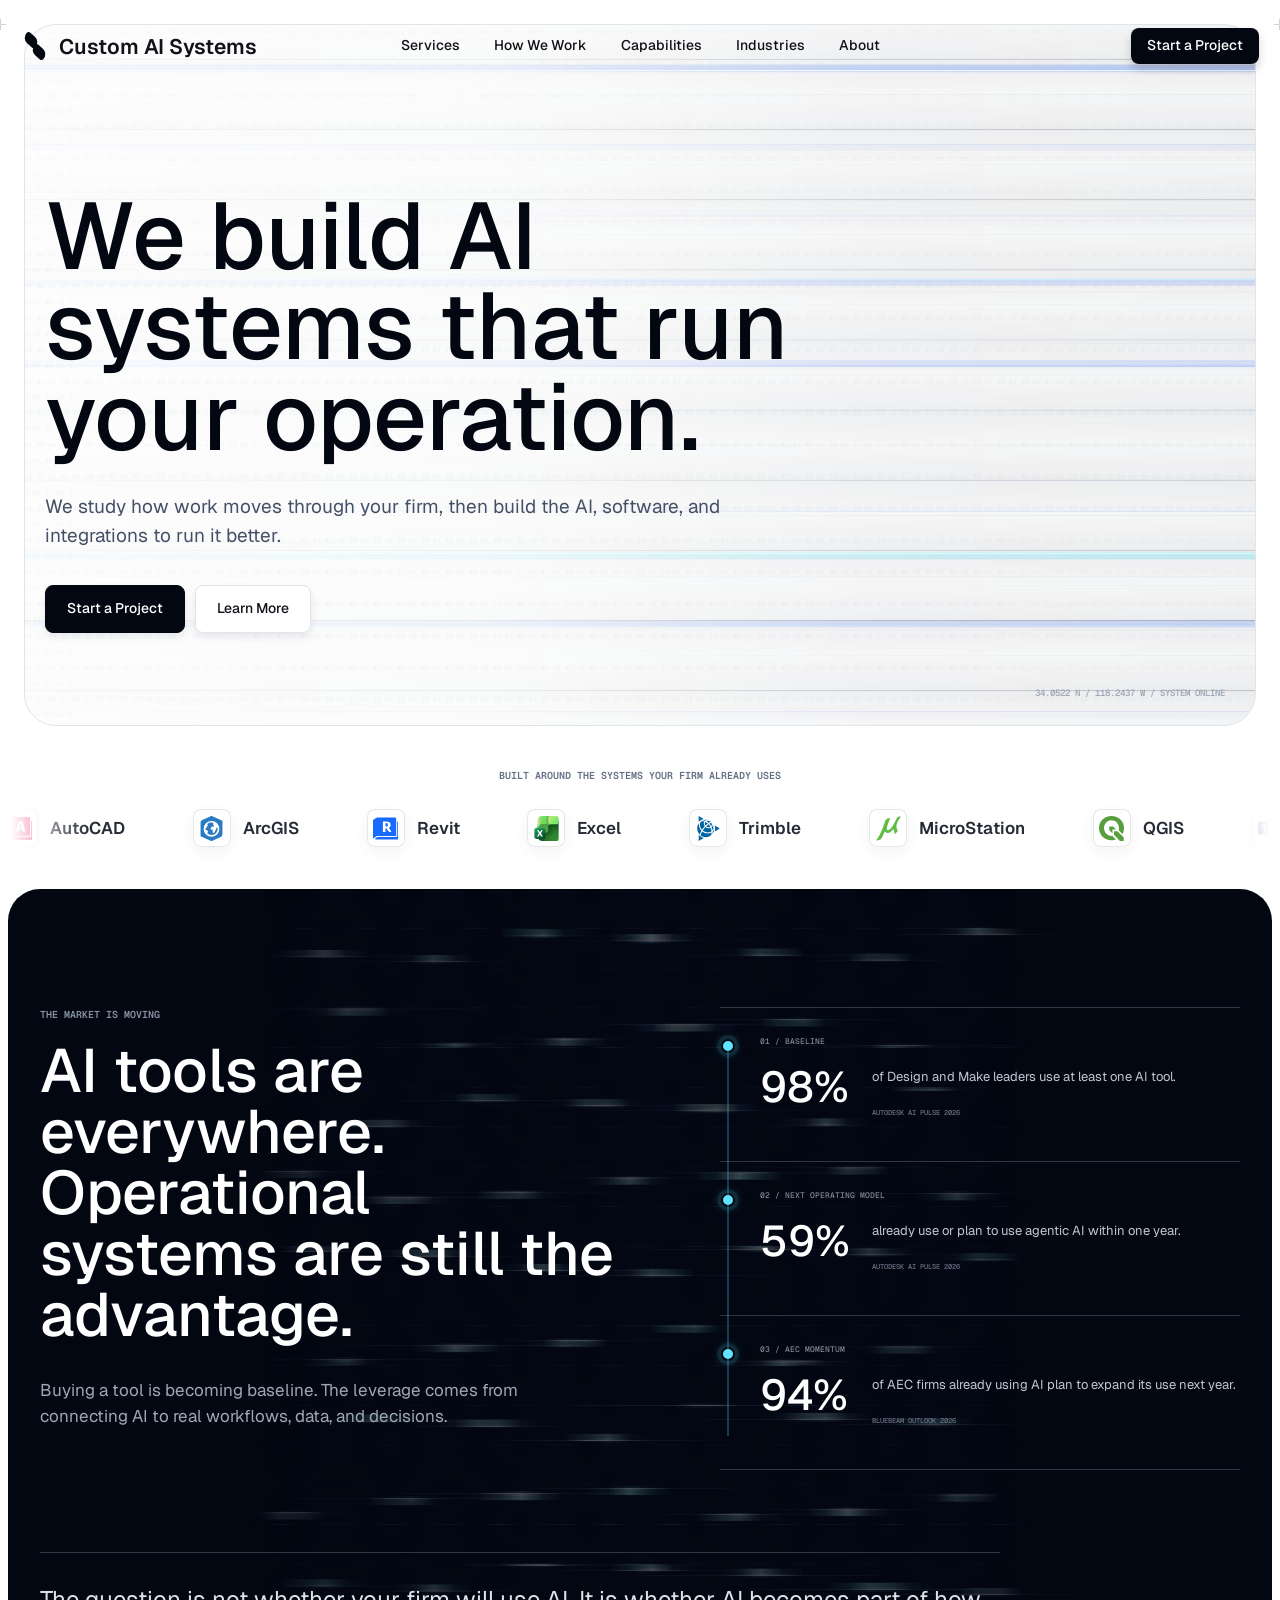
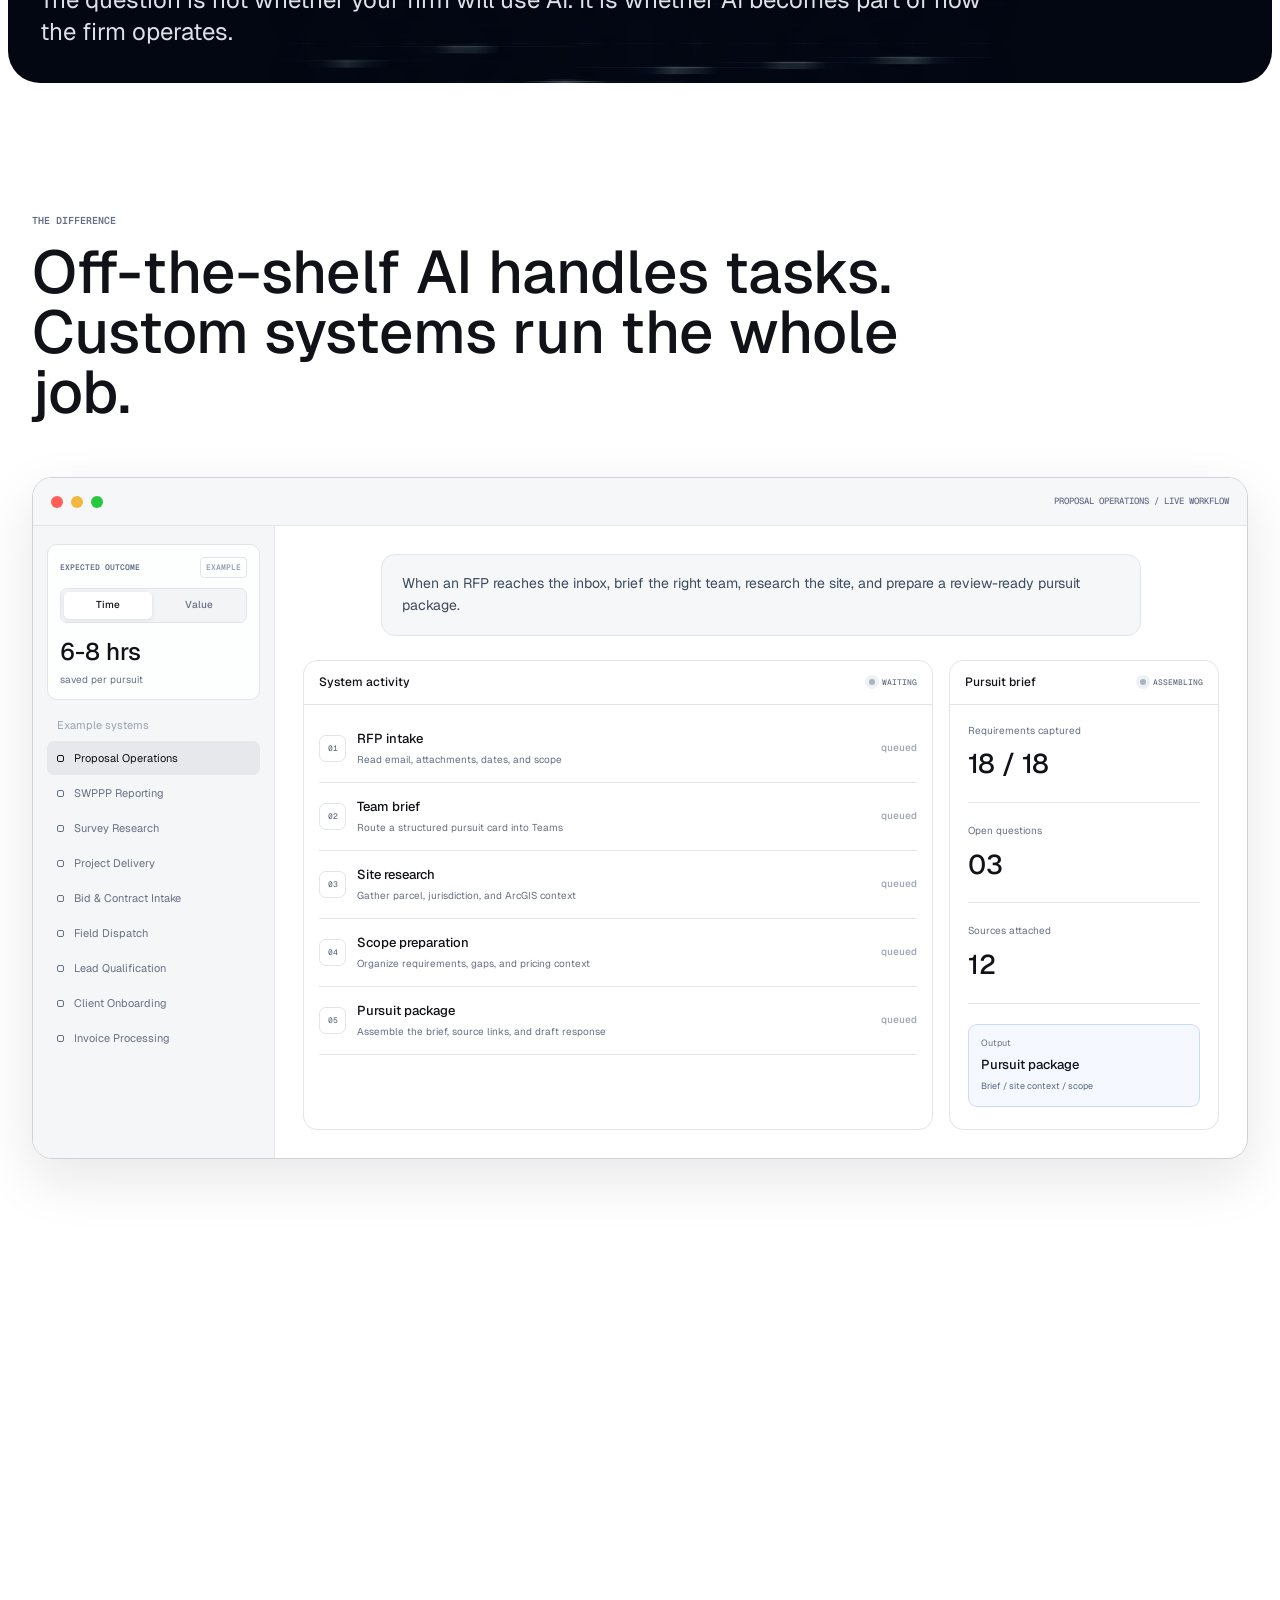
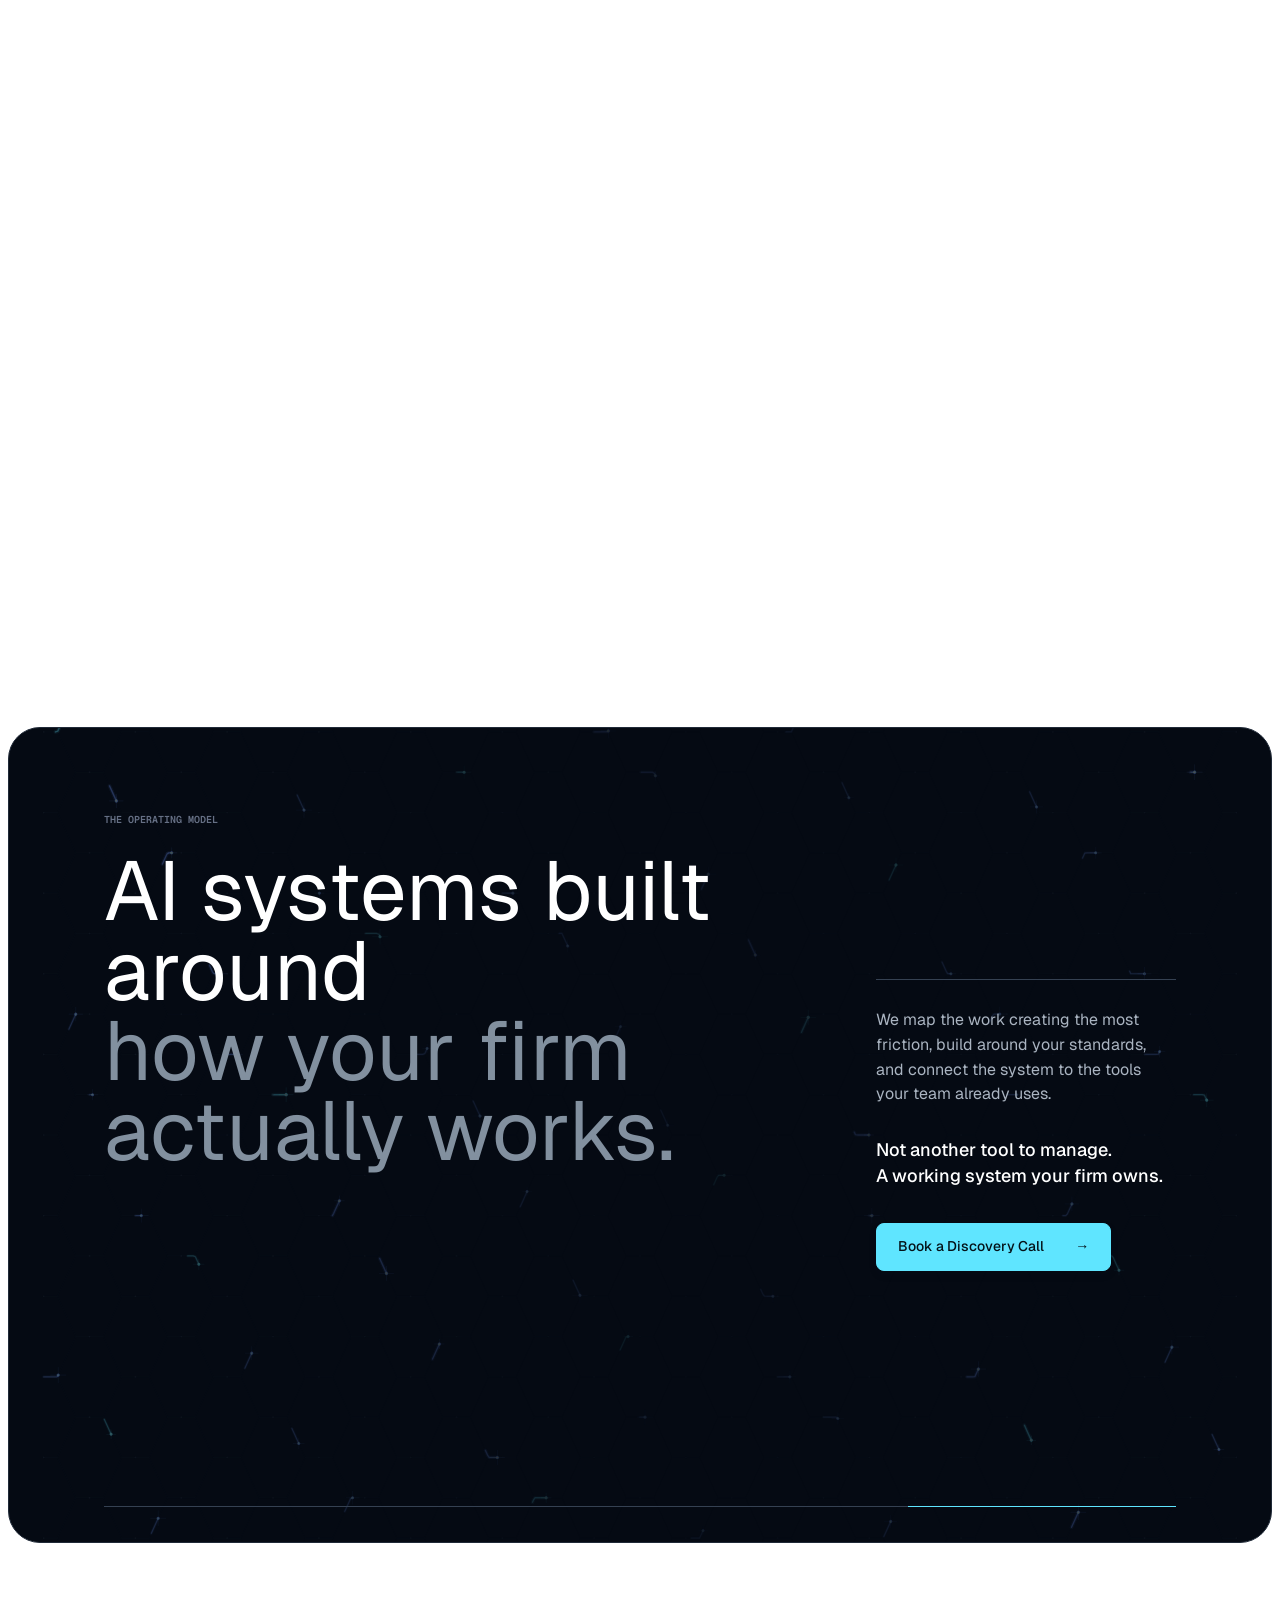
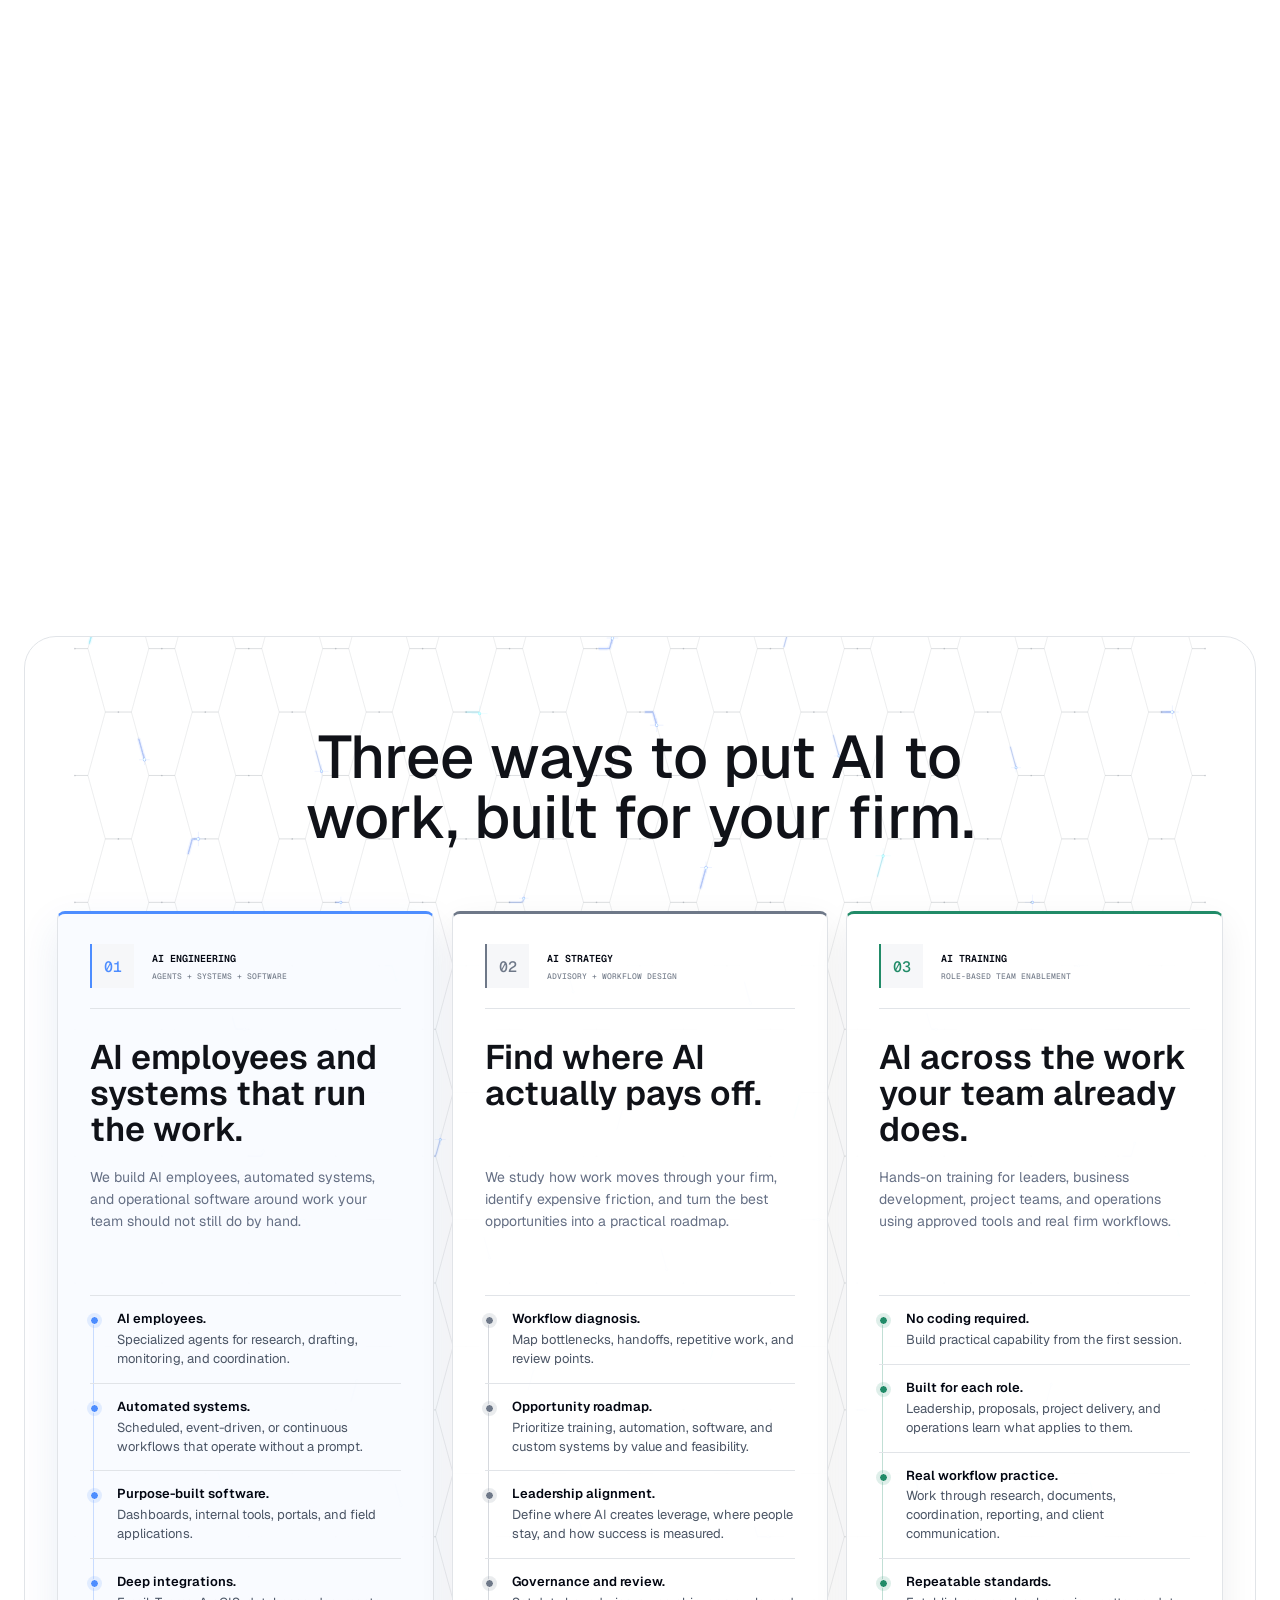
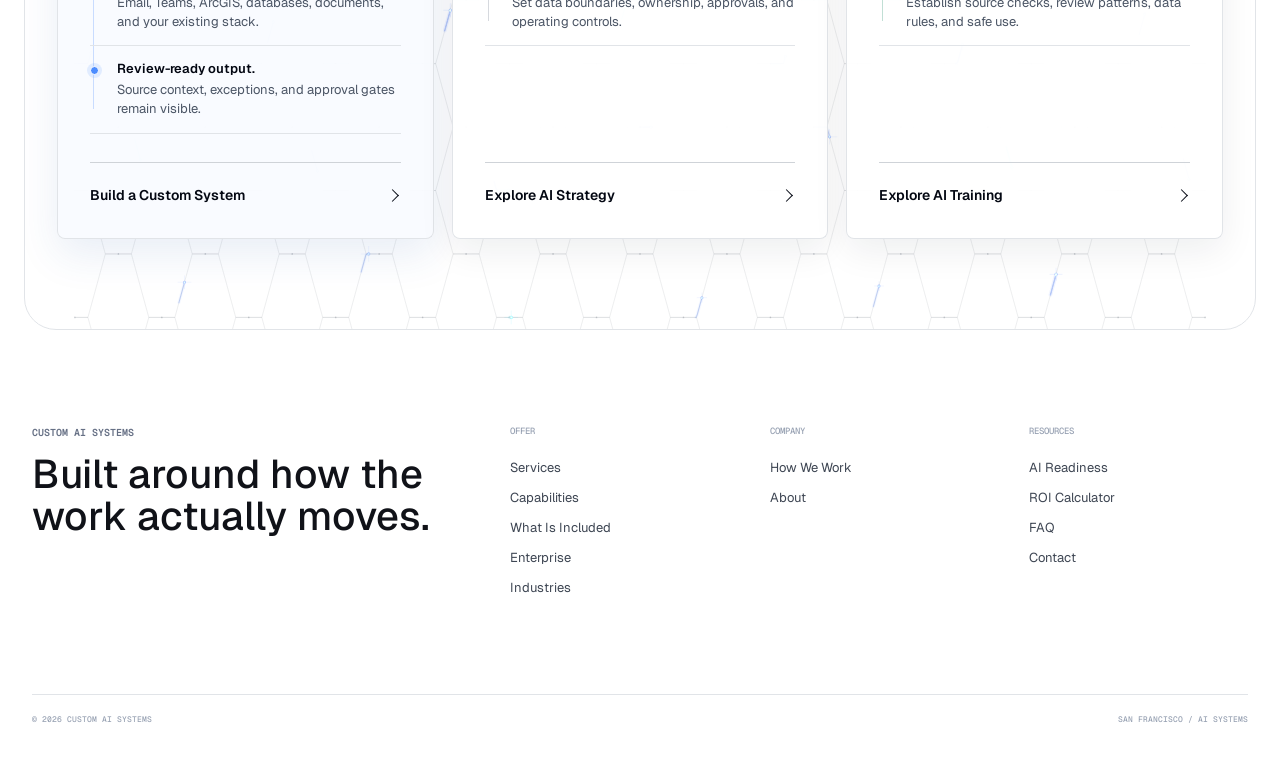
==== index.html @ 7b0bc975 "Refine website flows and add Calendly booking" ====
<!doctype html>
<html lang="en">
  <head>
    <meta charset="UTF-8" />
    <meta name="viewport" content="width=device-width, initial-scale=1.0" />
    <meta name="theme-color" content="#ffffff" />
    <meta name="description" content="Custom AI systems for civil engineering and land surveying operations." />
    <title>Custom AI Systems | Systems That Run the Work</title>
    <link rel="stylesheet" href="site.css?v=home-thesis-20260801-4" />
    <script src="site.js?v=home-thesis-20260801-4" defer></script>
  </head>
  <body class="home-page">
    <div data-site-header></div>

    <main>
      <section class="gamut-hero" aria-labelledby="hero-title">
        <div class="binary-layer" data-binary aria-hidden="true"></div>
        <canvas class="workflow-branch-visual" data-workflow-branch aria-hidden="true"></canvas>
        <div class="hero-content">
          <div class="hero-copy">
            <h1 id="hero-title">We build AI systems that run <span class="rotating-line" data-rotating-word data-words="your operation.|proposals end to end.|research at scale.|project delivery.|field reporting.|lead generation.|client follow-up.|compliance workflows.|document production.|back-office operations.|around the clock.|without a prompt." data-mobile-words="your firm.|proposals.|research.|projects.|fieldwork.|lead flow.|follow-up.|compliance.|documents.|back office.|24/7.|without prompts.">your operation.</span></h1>
            <p>We study how work moves through your firm, then build the AI, software, and integrations to run it better.</p>
            <div class="button-row"><a class="button button-dark" href="contact.html#schedule">Start a Project</a><a class="button button-light" href="#difference">Learn More</a></div>
          </div>
        </div>
        <span class="hero-coordinate">34.0522 N / 118.2437 W / SYSTEM ONLINE</span>
      </section>

      <section class="integration-strip" aria-label="Systems we work around">
        <p class="integration-label">Built around the systems your firm already uses</p>
        <div class="integration-track" aria-hidden="true">
          <div class="integration-set">
            <span class="integration-item"><i class="integration-logo"><img src="public/brand-icons/autocad.svg" alt="" /></i>AutoCAD</span>
            <span class="integration-item"><i class="integration-logo"><img src="public/brand-icons/arcgis.svg" alt="" /></i>ArcGIS</span>
            <span class="integration-item"><i class="integration-logo"><img src="public/brand-icons/revit.svg" alt="" /></i>Revit</span>
            <span class="integration-item"><i class="integration-logo"><img src="public/brand-icons/excel.svg" alt="" /></i>Excel</span>
            <span class="integration-item"><i class="integration-logo"><img src="public/brand-icons/trimble.svg" alt="" /></i>Trimble</span>
            <span class="integration-item"><i class="integration-logo"><img src="public/brand-icons/microstation.svg" alt="" /></i>MicroStation</span>
            <span class="integration-item"><i class="integration-logo"><img src="public/brand-icons/qgis.svg" alt="" /></i>QGIS</span>
            <span class="integration-item"><i class="integration-logo"><img src="public/brand-icons/teams.svg" alt="" /></i>Microsoft Teams</span>
            <span class="integration-item"><i class="integration-logo"><img src="public/brand-icons/outlook.svg" alt="" /></i>Outlook</span>
            <span class="integration-item"><i class="integration-logo"><img src="public/brand-icons/sharepoint.svg" alt="" /></i>SharePoint</span>
            <span class="integration-item"><i class="integration-logo"><img src="public/brand-icons/power-bi.svg" alt="" /></i>Power BI</span>
            <span class="integration-item"><i class="integration-logo"><img src="public/brand-icons/gmail.svg" alt="" /></i>Gmail</span>
            <span class="integration-item"><i class="integration-logo"><img src="public/brand-icons/google-drive.svg" alt="" /></i>Google Drive</span>
            <span class="integration-item"><i class="integration-logo"><img src="public/brand-icons/slack.svg" alt="" /></i>Slack</span>
            <span class="integration-item"><i class="integration-logo"><img src="public/brand-icons/monday.svg" alt="" /></i>monday.com</span>
            <span class="integration-item"><i class="integration-logo"><img src="public/brand-icons/onedrive.svg" alt="" /></i>OneDrive</span>
            <span class="integration-item"><i class="integration-logo"><img src="public/brand-icons/autodesk.svg" alt="" /></i>Autodesk</span>
            <span class="integration-item"><i class="integration-logo"><img src="public/brand-icons/airtable.svg" alt="" /></i>Airtable</span>
          </div>
          <div class="integration-set">
            <span class="integration-item"><i class="integration-logo"><img src="public/brand-icons/autocad.svg" alt="" /></i>AutoCAD</span>
            <span class="integration-item"><i class="integration-logo"><img src="public/brand-icons/arcgis.svg" alt="" /></i>ArcGIS</span>
            <span class="integration-item"><i class="integration-logo"><img src="public/brand-icons/revit.svg" alt="" /></i>Revit</span>
            <span class="integration-item"><i class="integration-logo"><img src="public/brand-icons/excel.svg" alt="" /></i>Excel</span>
            <span class="integration-item"><i class="integration-logo"><img src="public/brand-icons/trimble.svg" alt="" /></i>Trimble</span>
            <span class="integration-item"><i class="integration-logo"><img src="public/brand-icons/microstation.svg" alt="" /></i>MicroStation</span>
            <span class="integration-item"><i class="integration-logo"><img src="public/brand-icons/qgis.svg" alt="" /></i>QGIS</span>
            <span class="integration-item"><i class="integration-logo"><img src="public/brand-icons/teams.svg" alt="" /></i>Microsoft Teams</span>
            <span class="integration-item"><i class="integration-logo"><img src="public/brand-icons/outlook.svg" alt="" /></i>Outlook</span>
            <span class="integration-item"><i class="integration-logo"><img src="public/brand-icons/sharepoint.svg" alt="" /></i>SharePoint</span>
            <span class="integration-item"><i class="integration-logo"><img src="public/brand-icons/power-bi.svg" alt="" /></i>Power BI</span>
            <span class="integration-item"><i class="integration-logo"><img src="public/brand-icons/gmail.svg" alt="" /></i>Gmail</span>
            <span class="integration-item"><i class="integration-logo"><img src="public/brand-icons/google-drive.svg" alt="" /></i>Google Drive</span>
            <span class="integration-item"><i class="integration-logo"><img src="public/brand-icons/slack.svg" alt="" /></i>Slack</span>
            <span class="integration-item"><i class="integration-logo"><img src="public/brand-icons/monday.svg" alt="" /></i>monday.com</span>
            <span class="integration-item"><i class="integration-logo"><img src="public/brand-icons/onedrive.svg" alt="" /></i>OneDrive</span>
            <span class="integration-item"><i class="integration-logo"><img src="public/brand-icons/autodesk.svg" alt="" /></i>Autodesk</span>
            <span class="integration-item"><i class="integration-logo"><img src="public/brand-icons/airtable.svg" alt="" /></i>Airtable</span>
          </div>
        </div>
      </section>

      <section class="market-signal" data-market-signal aria-labelledby="market-signal-title">
        <canvas class="workflow-branch-visual" data-workflow-branch aria-hidden="true"></canvas>
        <div class="market-signal-inner">
          <div class="market-signal-copy">
            <p class="scramble-label" data-label="The market is moving">The market is moving</p>
            <h2 id="market-signal-title">AI tools are everywhere. Operational systems are still the advantage.</h2>
            <p>Buying a tool is becoming baseline. The leverage comes from connecting AI to real workflows, data, and decisions.</p>
          </div>

          <div class="market-trajectory" aria-label="AI adoption trajectory">
            <div class="market-trajectory-line" aria-hidden="true"><i></i></div>
            <article>
              <span>01 / Baseline</span>
              <strong><b data-market-count="98">0</b>%</strong>
              <p>of Design and Make leaders use at least one AI tool.</p>
              <a href="https://www.autodesk.com/design-make/articles/2026-ai-pulse" target="_blank" rel="noopener noreferrer">Autodesk AI Pulse 2026</a>
            </article>
            <article>
              <span>02 / Next operating model</span>
              <strong><b data-market-count="59">0</b>%</strong>
              <p>already use or plan to use agentic AI within one year.</p>
              <a href="https://www.autodesk.com/design-make/articles/2026-ai-pulse" target="_blank" rel="noopener noreferrer">Autodesk AI Pulse 2026</a>
            </article>
            <article>
              <span>03 / AEC momentum</span>
              <strong><b data-market-count="94">0</b>%</strong>
              <p>of AEC firms already using AI plan to expand its use next year.</p>
              <a href="https://press.bluebeam.com/2025/10/new-bluebeam-report-shows-early-ai-adopters-in-aec-seeing-significant-roi-despite-uneven-adoption/" target="_blank" rel="noopener noreferrer">Bluebeam Outlook 2026</a>
            </article>
          </div>
        </div>
        <p class="market-signal-thesis">The question is not whether your firm will use AI. It is whether AI becomes part of how the firm operates.</p>
      </section>

      <section class="content-section" id="difference" aria-labelledby="difference-title">
        <p class="scramble-label" data-label="The difference">The difference</p>
        <h2 class="difference-title reveal" id="difference-title">Off-the-shelf AI handles tasks.<br />Custom systems run the whole job.</h2>

        <div class="product-scroll-stage" data-demo-scroll>
          <div class="product-window reveal" data-product-demo>
            <div class="window-bar"><div class="window-dots"><i></i><i></i><i></i></div><span class="window-title">Proposal Operations / Live Workflow</span></div>
            <div class="window-body">
              <aside class="demo-sidebar">
                <div class="demo-outcome-card">
                  <div class="demo-outcome-head"><span>Expected outcome</span><i>Example</i></div>
                  <div class="demo-outcome-tabs" role="tablist" aria-label="Illustrative workflow outcome">
                    <button class="is-active" type="button" role="tab" aria-selected="true" data-outcome-tab="time">Time</button>
                    <button type="button" role="tab" aria-selected="false" data-outcome-tab="value">Value</button>
                  </div>
                  <div class="demo-outcome-panel" data-outcome-panel="time"><strong>6-8 hrs</strong><span>saved per pursuit</span></div>
                  <div class="demo-outcome-panel" data-outcome-panel="value" hidden><strong>$450-700</strong><span>capacity per pursuit</span></div>
                </div>
                <p class="demo-sidebar-label">Example systems</p>
                <div class="demo-system-list">
                  <div class="demo-nav-item is-active"><i></i>Proposal Operations</div>
                  <div class="demo-nav-item"><i></i>SWPPP Reporting</div>
                  <div class="demo-nav-item"><i></i>Survey Research</div>
                  <div class="demo-nav-item"><i></i>Project Delivery</div>
                  <div class="demo-nav-item"><i></i>Bid &amp; Contract Intake</div>
                  <div class="demo-nav-item"><i></i>Field Dispatch</div>
                  <div class="demo-nav-item"><i></i>Lead Qualification</div>
                  <div class="demo-nav-item"><i></i>Client Onboarding</div>
                  <div class="demo-nav-item"><i></i>Invoice Processing</div>
                </div>
              </aside>
              <div class="demo-main">
                <div class="demo-prompt">When an RFP reaches the inbox, brief the right team, research the site, and prepare a review-ready pursuit package.</div>
                <div class="demo-grid">
                  <div class="demo-log">
                    <div class="demo-panel-head"><span>System activity</span><span class="status-live" data-demo-status data-state="idle">waiting</span></div>
                    <div class="demo-steps">
                      <div class="demo-step"><span class="demo-step-icon">01</span><div><strong>RFP intake</strong><small>Read email, attachments, dates, and scope</small></div><span class="step-check">queued</span></div>
                      <div class="demo-step"><span class="demo-step-icon">02</span><div><strong>Team brief</strong><small>Route a structured pursuit card into Teams</small></div><span class="step-check">queued</span></div>
                      <div class="demo-step"><span class="demo-step-icon">03</span><div><strong>Site research</strong><small>Gather parcel, jurisdiction, and ArcGIS context</small></div><span class="step-check">queued</span></div>
                      <div class="demo-step"><span class="demo-step-icon">04</span><div><strong>Scope preparation</strong><small>Organize requirements, gaps, and pricing context</small></div><span class="step-check">queued</span></div>
                      <div class="demo-step"><span class="demo-step-icon">05</span><div><strong>Pursuit package</strong><small>Assemble the brief, source links, and draft response</small></div><span class="step-check">queued</span></div>
                    </div>
                  </div>
                  <aside class="demo-summary">
                    <div class="demo-panel-head"><span>Pursuit brief</span><span class="status-live" data-demo-summary-status data-state="idle">assembling</span></div>
                    <div class="summary-body">
                      <div class="summary-metric" data-summary-step="1"><span>Requirements captured</span><strong>18 / 18</strong></div>
                      <div class="summary-metric" data-summary-step="3"><span>Open questions</span><strong>03</strong></div>
                      <div class="summary-metric" data-summary-step="3"><span>Sources attached</span><strong>12</strong></div>
                      <div class="summary-result" data-summary-step="5"><span>Output</span><strong>Pursuit package</strong><small>Brief / site context / scope</small></div>
                    </div>
                  </aside>
                </div>
              </div>
            </div>
          </div>
        </div>
      </section>

      <section class="system-thesis" aria-labelledby="system-thesis-title">
        <div class="system-thesis-pin">
          <canvas class="workflow-branch-visual" data-workflow-branch aria-hidden="true"></canvas>
          <div class="system-thesis-grid">
            <div class="system-thesis-statement reveal">
              <p class="scramble-label" data-label="The operating model">The operating model</p>
              <h2 id="system-thesis-title">AI systems built around<br /><span class="system-thesis-resolve" data-scroll-words><i>how</i> <i>your</i> <i>firm</i> <i>actually</i> <i>works.</i></span></h2>
            </div>
            <div class="system-thesis-detail reveal">
              <p>We map the work creating the most friction, build around your standards, and connect the system to the tools your team already uses.</p>
              <strong>Not another tool to manage.<br />A working system your firm owns.</strong>
              <a class="button button-teal" href="contact.html#schedule">Book a Discovery Call <span aria-hidden="true">&rarr;</span></a>
            </div>
          </div>
          <div class="system-thesis-rail" aria-hidden="true"><i></i><i></i><i></i><i></i></div>
        </div>
      </section>

      <section class="offer-field" aria-labelledby="offers-title">
        <canvas class="workflow-branch-visual" data-workflow-branch aria-hidden="true"></canvas>
        <div class="offer-field-heading reveal"><h2 id="offers-title">Three ways to put AI to work, built for your firm.</h2></div>
        <div class="offer-grid">
          <article class="offer-card offer-card-primary reveal">
            <div class="offer-card-top"><span class="offer-number">01</span><div><p class="micro-label">AI Engineering</p><p class="offer-kicker">Agents + systems + software</p></div></div>
            <h3>AI employees and systems that run the work.</h3>
            <p class="offer-summary">We build AI employees, automated systems, and operational software around work your team should not still do by hand.</p>
            <ul class="offer-list">
              <li><span><strong>AI employees.</strong> Specialized agents for research, drafting, monitoring, and coordination.</span></li>
              <li><span><strong>Automated systems.</strong> Scheduled, event-driven, or continuous workflows that operate without a prompt.</span></li>
              <li><span><strong>Purpose-built software.</strong> Dashboards, internal tools, portals, and field applications.</span></li>
              <li><span><strong>Deep integrations.</strong> Email, Teams, ArcGIS, databases, documents, and your existing stack.</span></li>
              <li><span><strong>Review-ready output.</strong> Source context, exceptions, and approval gates remain visible.</span></li>
            </ul>
            <a class="offer-link" href="contact.html">Build a Custom System</a>
          </article>
          <article class="offer-card reveal">
            <div class="offer-card-top"><span class="offer-number">02</span><div><p class="micro-label">AI Strategy</p><p class="offer-kicker">Advisory + workflow design</p></div></div>
            <h3>Find where AI actually pays off.</h3>
            <p class="offer-summary">We study how work moves through your firm, identify expensive friction, and turn the best opportunities into a practical roadmap.</p>
            <ul class="offer-list">
              <li><span><strong>Workflow diagnosis.</strong> Map bottlenecks, handoffs, repetitive work, and review points.</span></li>
              <li><span><strong>Opportunity roadmap.</strong> Prioritize training, automation, software, and custom systems by value and feasibility.</span></li>
              <li><span><strong>Leadership alignment.</strong> Define where AI creates leverage, where people stay, and how success is measured.</span></li>
              <li><span><strong>Governance and review.</strong> Set data boundaries, ownership, approvals, and operating controls.</span></li>
            </ul>
            <a class="offer-link" href="services.html#strategy">Explore AI Strategy</a>
          </article>
          <article class="offer-card offer-card-training reveal">
            <div class="offer-card-top"><span class="offer-number">03</span><div><p class="micro-label">AI Training</p><p class="offer-kicker">Role-based team enablement</p></div></div>
            <h3>AI across the work your team already does.</h3>
            <p class="offer-summary">Hands-on training for leaders, business development, project teams, and operations using approved tools and real firm workflows.</p>
            <ul class="offer-list">
              <li><span><strong>No coding required.</strong> Build practical capability from the first session.</span></li>
              <li><span><strong>Built for each role.</strong> Leadership, proposals, project delivery, and operations learn what applies to them.</span></li>
              <li><span><strong>Real workflow practice.</strong> Work through research, documents, coordination, reporting, and client communication.</span></li>
              <li><span><strong>Repeatable standards.</strong> Establish source checks, review patterns, data rules, and safe use.</span></li>
            </ul>
            <a class="offer-link" href="services.html#training">Explore AI Training</a>
          </article>
        </div>
      </section>
    </main>

    <div data-site-footer></div>
  </body>
</html>
---- site.css ----
@font-face {
  font-family: "Geist";
  src: url("public/fonts/geist-400.woff2") format("woff2");
  font-weight: 400;
  font-style: normal;
  font-display: swap;
}

@font-face {
  font-family: "Geist";
  src: url("public/fonts/geist-500.woff2") format("woff2");
  font-weight: 500;
  font-style: normal;
  font-display: swap;
}

@font-face {
  font-family: "Geist";
  src: url("public/fonts/geist-600.woff2") format("woff2");
  font-weight: 600;
  font-style: normal;
  font-display: swap;
}

@font-face {
  font-family: "Geist Mono";
  src: url("public/fonts/geist-mono-500.woff2") format("woff2");
  font-weight: 500;
  font-style: normal;
  font-display: swap;
}

@font-face {
  font-family: "Geist Mono";
  src: url("public/fonts/geist-mono-600.woff2") format("woff2");
  font-weight: 600;
  font-style: normal;
  font-display: swap;
}

:root {
  --ink: #030712;
  --text: #101218;
  --muted: #667085;
  --faint: #98a2b3;
  --line: #e1e4e8;
  --line-strong: #cfd3d8;
  --soft: #f6f7f8;
  --panel: #ededee;
  --white: #ffffff;
  --blue: #4d8dff;
  --green: #20b86a;
  --amber: #f3b63f;
  --red: #ff5f57;
  --sans: "Geist", Arial, sans-serif;
  --mono: "Geist Mono", "SFMono-Regular", Consolas, monospace;
  --max: 1280px;
  --gutter: 32px;
  --nav-h: 70px;
  --radius-lg: 32px;
  --radius-md: 24px;
  --radius-sm: 8px;
  --shadow: 0 20px 55px rgba(16, 24, 40, 0.1);
}

* {
  box-sizing: border-box;
  letter-spacing: 0;
}

html {
  color: var(--text);
  background: var(--white);
  scroll-behavior: smooth;
}

body {
  margin: 0;
  overflow-x: clip;
  color: var(--text);
  background: var(--white);
  font-family: var(--sans);
  font-size: 16px;
  line-height: 1.55;
  -webkit-font-smoothing: antialiased;
}

body.menu-open {
  overflow: hidden;
}

img,
svg {
  display: block;
  max-width: 100%;
}

button,
input,
select,
textarea {
  color: inherit;
  font: inherit;
}

button,
a {
  -webkit-tap-highlight-color: transparent;
}

a {
  color: inherit;
  text-decoration: none;
}

h1,
h2,
h3,
h4,
p {
  margin-top: 0;
}

h1,
h2,
h3,
h4 {
  font-weight: 500;
}

::selection {
  color: var(--white);
  background: var(--ink);
}

.site-header {
  position: fixed;
  z-index: 100;
  top: 0;
  right: 0;
  left: 0;
  height: var(--nav-h);
  border-top: 1px solid rgba(207, 211, 216, 0.7);
  border-bottom: 1px solid rgba(207, 211, 216, 0.8);
  background: rgba(255, 255, 255, 0.97);
}

.home-page .site-header:not(.is-scrolled) {
  border-color: transparent;
  background: transparent;
  backdrop-filter: none;
}

.home-page .site-header:not(.is-scrolled) .nav-inner {
  border-color: transparent;
}

.nav-inner {
  position: relative;
  display: grid;
  grid-template-columns: minmax(250px, 1fr) auto minmax(250px, 1fr);
  align-items: center;
  max-width: var(--max);
  height: 100%;
  margin: 0 auto;
  padding: 0 20px;
  border-right: 1px solid rgba(207, 211, 216, 0.75);
  border-left: 1px solid rgba(207, 211, 216, 0.75);
  transition: transform 220ms cubic-bezier(.22, .61, .36, 1);
}

.nav-inner::before,
.nav-inner::after {
  position: absolute;
  top: 7px;
  width: 11px;
  height: 11px;
  content: "";
  background: linear-gradient(var(--line-strong), var(--line-strong)) center / 1px 11px no-repeat,
    linear-gradient(90deg, var(--line-strong), var(--line-strong)) center / 11px 1px no-repeat;
}

.nav-inner::before { left: -6px; }
.nav-inner::after { right: -6px; }

.brand {
  display: inline-flex;
  gap: 10px;
  align-items: center;
  width: max-content;
  font-size: 21px;
  font-weight: 600;
  line-height: 1;
}

.brand-mark {
  position: relative;
  display: block;
  width: 28px;
  height: 28px;
}

.brand-mark::before,
.brand-mark::after {
  position: absolute;
  width: 16px;
  height: 10px;
  border-radius: 3px 8px 3px 8px;
  content: "";
  background: var(--ink);
}

.brand-mark::before {
  top: 3px;
  left: 2px;
  transform: rotate(42deg);
}

.brand-mark::after {
  right: 2px;
  bottom: 3px;
  transform: rotate(42deg);
}

.site-nav {
  display: flex;
  gap: 34px;
  align-items: center;
}

.site-nav a,
.header-link {
  font-size: 14px;
  font-weight: 500;
}

.site-nav a {
  transition: color 180ms ease;
}

.site-nav a:hover,
.site-nav a[aria-current="page"] {
  color: var(--blue);
}

.header-actions {
  display: flex;
  justify-content: flex-end;
}

.header-link {
  display: inline-flex;
  min-height: 36px;
  padding: 0 16px;
  align-items: center;
  border-radius: var(--radius-sm);
  color: var(--white);
  background: var(--ink);
  box-shadow: 0 5px 10px rgba(3, 7, 18, 0.18);
  transition: transform 180ms ease, box-shadow 180ms ease;
}

.header-link:hover {
  transform: translateY(-1px);
  box-shadow: 0 8px 18px rgba(3, 7, 18, 0.2);
}

.menu-toggle {
  display: none;
  width: 42px;
  height: 42px;
  padding: 0;
  border: 0;
  background: transparent;
  cursor: pointer;
}

.menu-toggle span {
  display: block;
  width: 19px;
  height: 1px;
  margin: 5px auto;
  background: var(--ink);
  transition: transform 180ms ease;
}

.menu-open .menu-toggle span:first-child {
  transform: translateY(3px) rotate(45deg);
}

.menu-open .menu-toggle span:last-child {
  transform: translateY(-3px) rotate(-45deg);
}

.mobile-menu {
  position: fixed;
  z-index: 90;
  inset: var(--nav-h) 0 0;
  display: none;
  padding: 25px 24px 100px;
  background: rgba(255, 255, 255, 0.98);
  transform: translateY(-110%);
  transition: transform 280ms cubic-bezier(0.77, 0, 0.18, 1);
}

.mobile-menu a {
  display: flex;
  min-height: 58px;
  align-items: center;
  border-bottom: 1px solid var(--line);
  font-size: 24px;
  font-weight: 500;
}

.mobile-menu small {
  display: block;
  margin-top: 28px;
  color: var(--muted);
  font-family: var(--mono);
  font-size: 10px;
  text-transform: uppercase;
}

.menu-open .mobile-menu {
  transform: translateY(0);
}

.scroll-progress {
  position: absolute;
  right: 0;
  bottom: -1px;
  left: 0;
  height: 2px;
  background: var(--ink);
  transform: scaleX(0);
  transform-origin: left;
}

.mobile-sticky-cta {
  position: fixed;
  z-index: 85;
  right: 16px;
  bottom: 16px;
  left: 16px;
  display: none;
  min-height: 46px;
  align-items: center;
  justify-content: center;
  border-radius: 7px;
  color: var(--white);
  background: var(--ink);
  box-shadow: 0 9px 28px rgba(3, 7, 18, 0.26);
  font-size: 14px;
  font-weight: 500;
}

.button-row {
  display: flex;
  flex-wrap: wrap;
  gap: 10px;
  align-items: center;
}

.button {
  display: inline-flex;
  min-height: 48px;
  padding: 0 21px;
  align-items: center;
  justify-content: center;
  border: 1px solid var(--line);
  border-radius: var(--radius-sm);
  font-size: 14px;
  font-weight: 500;
  background: var(--white);
  box-shadow: 0 4px 8px rgba(16, 24, 40, 0.08);
  cursor: pointer;
  transition: transform 180ms ease, box-shadow 180ms ease, border-color 180ms ease;
}

.button:hover {
  border-color: var(--line-strong);
  transform: translateY(-2px);
  box-shadow: 0 8px 18px rgba(16, 24, 40, 0.12);
}

.button-dark,
.button-blue {
  color: var(--white);
  border-color: var(--ink);
  background: var(--ink);
}

.button-light,
.button-outline {
  color: var(--text);
  border-color: var(--line);
  background: var(--white);
}

.text-link {
  display: inline-flex;
  gap: 8px;
  align-items: center;
  font-size: 14px;
  font-weight: 500;
}

.text-link::after {
  content: "\2192";
  transition: transform 180ms ease;
}

.text-link:hover::after {
  transform: translateX(4px);
}

.eyebrow,
.section-index,
.micro-label,
.scramble-label,
.breadcrumbs,
.rule-label {
  margin: 0;
  color: var(--muted);
  font-family: var(--mono);
  font-size: 10px;
  font-weight: 600;
  line-height: 1.5;
  text-transform: uppercase;
}

.gamut-hero,
.page-hero,
.offer-field {
  position: relative;
  max-width: calc(100% - 48px);
  margin: 24px auto 0;
  overflow: hidden;
  border: 1px solid var(--line);
  border-radius: var(--radius-lg);
  background: var(--white);
}

.gamut-hero {
  min-height: 700px;
}

.binary-layer {
  position: absolute;
  z-index: 0;
  inset: 0;
  overflow: hidden;
  color: #edf1f4;
  font-family: var(--mono);
  font-size: 6px;
  line-height: 2.65;
  opacity: .46;
  word-break: break-all;
  white-space: pre-wrap;
  pointer-events: none;
  user-select: none;
}

.hero-content {
  position: relative;
  z-index: 3;
  display: flex;
  flex-direction: column;
  justify-content: center;
  min-height: 700px;
  max-width: var(--max);
  margin: 0 auto;
  padding: 150px 20px 76px;
}

.hero-copy {
  max-width: 820px;
}

.hero-copy h1 {
  max-width: 820px;
  min-height: 184px;
  margin: 0 0 30px;
  color: var(--ink);
  font-size: 94px;
  font-weight: 500;
  line-height: 0.96;
}

.rotating-line {
  display: block;
  width: max-content;
  max-width: none;
  white-space: nowrap;
  transform-origin: left center;
  transition: opacity 220ms ease, transform 220ms ease;
}

.rotating-line.is-changing {
  opacity: 0;
  transform: translateY(10px);
}

.hero-copy > p {
  max-width: 690px;
  margin-bottom: 34px;
  color: #445066;
  font-size: 19px;
  line-height: 1.55;
}

.ascii-visual {
  position: absolute;
  z-index: 1;
  top: 155px;
  right: 4%;
  bottom: -40px;
  width: 58%;
  overflow: hidden;
  color: #10141c;
  font-family: var(--mono);
  font-size: 9px;
  line-height: 0.9;
  white-space: pre;
  opacity: 0.88;
  pointer-events: none;
  transform: translateY(var(--ascii-shift, 0));
  will-change: transform;
}

.workflow-branch-visual {
  position: absolute;
  z-index: 1;
  top: -14px;
  right: 0;
  bottom: auto;
  width: 100%;
  height: calc(100% + 28px);
  opacity: .5;
  pointer-events: none;
  -webkit-mask-image: linear-gradient(90deg, rgba(0, 0, 0, .16) 0%, rgba(0, 0, 0, .3) 38%, rgba(0, 0, 0, .82) 68%, #000 100%);
  mask-image: linear-gradient(90deg, rgba(0, 0, 0, .16) 0%, rgba(0, 0, 0, .3) 38%, rgba(0, 0, 0, .82) 68%, #000 100%);
}

.hero-coordinate {
  position: absolute;
  z-index: 2;
  right: 30px;
  bottom: 24px;
  color: var(--faint);
  font-family: var(--mono);
  font-size: 9px;
}

.integration-strip {
  position: relative;
  padding: 42px 0 34px;
  overflow: hidden;
}

.integration-strip::before,
.integration-strip::after {
  position: absolute;
  z-index: 2;
  top: 78px;
  bottom: 18px;
  width: clamp(38px, 7vw, 110px);
  content: "";
  pointer-events: none;
}

.integration-strip::before {
  left: 0;
  background: linear-gradient(90deg, var(--white) 12%, rgba(255, 255, 255, 0));
}

.integration-strip::after {
  right: 0;
  background: linear-gradient(270deg, var(--white) 12%, rgba(255, 255, 255, 0));
}

.integration-label {
  margin-bottom: 25px;
  color: var(--muted);
  font-family: var(--mono);
  font-size: 10px;
  font-weight: 600;
  text-align: center;
  text-transform: uppercase;
}

.integration-track {
  display: flex;
  width: max-content;
  align-items: center;
  animation: marquee 52s linear infinite;
  will-change: transform;
}

.integration-set {
  display: flex;
  flex: none;
  gap: clamp(48px, 5.3vw, 78px);
  align-items: center;
  padding-right: clamp(48px, 5.3vw, 78px);
}

.integration-item {
  position: relative;
  display: inline-flex;
  gap: 12px;
  align-items: center;
  color: #252a34;
  font-size: 17px;
  font-weight: 600;
  white-space: nowrap;
  transition: color 180ms ease, transform 180ms ease;
}

.integration-logo {
  display: grid;
  width: 38px;
  height: 38px;
  place-items: center;
  border: 1px solid rgba(17, 24, 39, .1);
  border-radius: 8px;
  background: rgba(255, 255, 255, .9);
  box-shadow: 0 5px 16px rgba(17, 24, 39, .05);
  font-style: normal;
  transition: border-color 180ms ease, box-shadow 180ms ease, transform 180ms ease;
}

.integration-logo img {
  display: block;
  width: 25px;
  height: 25px;
  object-fit: contain;
}

.integration-item:hover {
  color: var(--text);
  transform: translateY(-2px);
}

.integration-item:hover .integration-logo {
  border-color: rgba(62, 139, 255, .34);
  box-shadow: 0 8px 22px rgba(39, 116, 255, .12);
  transform: scale(1.04);
}

.integration-strip:hover .integration-track {
  animation-play-state: paused;
}

@keyframes marquee {
  to { transform: translateX(-50%); }
}

.content-section,
.section {
  position: relative;
  max-width: var(--max);
  margin: 0 auto;
  padding: 122px var(--gutter);
}

.section-inner {
  max-width: var(--max);
  margin: 0 auto;
}

.section-paper,
.section-white {
  color: var(--text);
  background: var(--white);
}

.section-blue {
  color: var(--text);
  background: var(--panel);
}

.section-black {
  max-width: calc(100% - 16px);
  margin: 8px auto;
  padding-right: max(var(--gutter), calc((100vw - var(--max)) / 2 + var(--gutter)));
  padding-left: max(var(--gutter), calc((100vw - var(--max)) / 2 + var(--gutter)));
  border-radius: var(--radius-lg);
  color: var(--white);
  background: var(--ink);
}

.section-head {
  display: grid;
  grid-template-columns: minmax(0, 1fr) minmax(260px, 380px);
  gap: 70px;
  align-items: end;
  margin-bottom: 64px;
}

.section-head h2,
.section-title,
.editorial-title {
  max-width: 880px;
  margin: 14px 0 0;
  color: inherit;
  font-size: 60px;
  font-weight: 500;
  line-height: 1;
}

.section-head > p {
  margin: 0;
  color: var(--muted);
}

.section-black .section-head > p,
.section-black .section-index,
.dark-band .scramble-label,
.dark-band .feature-copy {
  color: #98a2b3;
}

.difference-title {
  max-width: 940px;
  margin: 14px 0 55px;
  font-size: 60px;
  font-weight: 500;
  line-height: 1;
}

.market-signal {
  position: relative;
  max-width: calc(100% - 16px);
  min-height: 760px;
  margin: 8px auto;
  padding: 118px max(var(--gutter), calc((100vw - var(--max)) / 2 + var(--gutter))) 0;
  overflow: hidden;
  border-radius: var(--radius-lg);
  color: var(--white);
  background: var(--ink);
}

.market-signal > .workflow-branch-visual {
  inset: -14px 0 auto;
  width: 100%;
  height: calc(100% + 28px);
  opacity: .28;
  filter: brightness(2.1);
  -webkit-mask-image: linear-gradient(90deg, rgba(0, 0, 0, .18), #000 48%, rgba(0, 0, 0, .54));
  mask-image: linear-gradient(90deg, rgba(0, 0, 0, .18), #000 48%, rgba(0, 0, 0, .54));
}

.market-signal-inner,
.market-signal-thesis {
  position: relative;
  z-index: 2;
}

.market-signal-inner {
  display: grid;
  grid-template-columns: minmax(0, 1.05fr) minmax(430px, .95fr);
  gap: 105px;
  align-items: start;
}

.market-signal .scramble-label {
  color: #8490a2;
}

.market-signal-copy h2 {
  max-width: 650px;
  margin: 18px 0 32px;
  color: var(--white);
  font-size: 61px;
  line-height: 1;
}

.market-signal-copy > p:last-child {
  max-width: 520px;
  margin: 0;
  color: #9da7b6;
  font-size: 17px;
}

.market-trajectory {
  --trajectory-x: 8px;
  --trajectory-color: #5fe5ff;
  position: relative;
  border-top: 1px solid #303744;
}

.market-trajectory-line {
  position: absolute;
  z-index: 1;
  top: 34px;
  bottom: 34px;
  left: var(--trajectory-x);
  width: 1px;
  transform: translateX(-50%);
  overflow: hidden;
  background: rgba(95, 229, 255, .16);
}

.market-trajectory-line i {
  display: block;
  width: 100%;
  height: 100%;
  background: rgba(95, 229, 255, .7);
  box-shadow: 0 0 11px rgba(95, 229, 255, .3);
  transform: scaleY(0);
  transform-origin: top;
}

.market-signal.is-visible .market-trajectory-line i {
  transform: scaleY(1);
  transition: transform 1150ms cubic-bezier(.22, .61, .36, 1) 180ms;
}

.market-trajectory article {
  position: relative;
  display: grid;
  min-height: 154px;
  padding: 27px 0 27px 40px;
  grid-template-columns: 92px minmax(0, 1fr);
  gap: 7px 20px;
  border-bottom: 1px solid #303744;
  opacity: .24;
  transform: translateX(18px);
}

.market-trajectory article::before {
  position: absolute;
  z-index: 2;
  top: 31px;
  left: var(--trajectory-x);
  width: 10px;
  height: 10px;
  transform: translateX(-50%);
  border: 2px solid var(--ink);
  border-radius: 50%;
  content: "";
  background: #4b5565;
}

.market-signal.is-visible .market-trajectory article {
  opacity: 1;
  transform: translateX(0);
  transition: opacity 560ms ease 300ms, transform 560ms cubic-bezier(.22, .61, .36, 1) 300ms;
}

.market-signal.is-visible .market-trajectory article:nth-of-type(2) { transition-delay: 510ms; }
.market-signal.is-visible .market-trajectory article:nth-of-type(3) { transition-delay: 720ms; }

.market-signal.is-visible .market-trajectory article::before {
  background: var(--trajectory-color);
  box-shadow: 0 0 0 4px rgba(95, 229, 255, .09), 0 0 11px rgba(95, 229, 255, .34);
  transition: background 300ms ease 620ms, box-shadow 300ms ease 620ms;
}

.market-trajectory article > span {
  grid-column: 1 / -1;
  color: #7f8998;
  font-family: var(--mono);
  font-size: 8px;
  text-transform: uppercase;
}

.market-trajectory article > strong {
  grid-row: 2 / span 2;
  color: var(--white);
  font-size: 43px;
  font-weight: 500;
  line-height: 1;
}

.market-trajectory article > strong b {
  font-weight: inherit;
}

.market-trajectory article > p {
  margin: 2px 0 0;
  color: #c1c8d2;
  font-size: 13px;
  line-height: 1.45;
}

.market-trajectory article > a {
  width: max-content;
  color: #697486;
  font-family: var(--mono);
  font-size: 7px;
  text-transform: uppercase;
  transition: color 180ms ease;
}

.market-trajectory article > a:hover {
  color: var(--blue);
}

.system-thesis {
  position: relative;
  min-height: 165vh;
  margin: 8px;
}

.system-thesis-pin {
  position: sticky;
  top: 76px;
  min-height: min(690px, calc(100vh - 84px));
  height: calc(100vh - 84px);
  overflow: hidden;
  border: 1px solid #202a38;
  border-radius: var(--radius-lg);
  color: var(--white);
  background: #050a13;
}

.system-thesis-pin > .workflow-branch-visual {
  inset: -16px;
  width: calc(100% + 32px);
  height: calc(100% + 32px);
  opacity: .43;
  mask-image: linear-gradient(90deg, rgba(0, 0, 0, .84), rgba(0, 0, 0, .2) 54%, rgba(0, 0, 0, .74));
}

.system-thesis-grid {
  position: relative;
  z-index: 2;
  display: grid;
  min-height: 615px;
  padding: 84px 7.5% 70px;
  grid-template-columns: minmax(0, 1.45fr) minmax(300px, .55fr);
  align-items: end;
  gap: clamp(50px, 8vw, 140px);
}

.system-thesis-statement { align-self: start; }

.system-thesis-statement h2 {
  max-width: 980px;
  margin: 24px 0 0;
  font-size: clamp(58px, 6.5vw, 108px);
  font-weight: 400;
  line-height: .96;
}

.system-thesis-resolve { color: inherit; }

.system-thesis-resolve i {
  color: #82909f;
  font-style: normal;
  transition: color 420ms cubic-bezier(.22, .61, .36, 1), text-shadow 420ms ease;
}

.system-thesis-resolve i.is-lit {
  color: var(--white);
  text-shadow: 0 0 18px rgba(95, 229, 255, .08);
}

.system-thesis-detail {
  padding: 28px 0 2px;
  border-top: 1px solid #354152;
}

.system-thesis-detail > p {
  margin: 0 0 30px;
  color: #aab4c1;
  font-size: 16px;
  line-height: 1.55;
}

.system-thesis-detail > strong {
  display: block;
  margin-bottom: 34px;
  font-size: 18px;
  font-weight: 500;
  line-height: 1.45;
}

.button.button-teal {
  justify-content: space-between;
  min-width: 235px;
  color: #041117;
  border-color: #5fe5ff;
  background: #5fe5ff;
}

.button.button-teal:hover {
  color: #041117;
  background: #8bedff;
}

.system-thesis-rail {
  position: absolute;
  z-index: 2;
  right: 7.5%;
  bottom: 35px;
  left: 7.5%;
  display: grid;
  grid-template-columns: repeat(4, 1fr);
}

.system-thesis-rail i {
  height: 1px;
  background: #354152;
  transform: scaleX(0);
  transform-origin: left;
}

.system-thesis:has(.reveal.is-visible) .system-thesis-rail i {
  transform: scaleX(1);
  transition: transform 700ms cubic-bezier(.22, .61, .36, 1);
}

.system-thesis-rail i:nth-child(2) { transition-delay: 120ms !important; }
.system-thesis-rail i:nth-child(3) { transition-delay: 240ms !important; }
.system-thesis-rail i:nth-child(4) { transition-delay: 360ms !important; background: #5fe5ff; }

.market-signal-thesis {
  max-width: 960px;
  margin: 82px 0 0;
  padding: 31px 0 35px;
  border-top: 1px solid #303744;
  color: #dce1e8;
  font-size: 24px;
  line-height: 1.35;
}

.product-scroll-stage {
  position: relative;
  min-height: calc(100vh + 820px);
}

.product-window {
  position: relative;
  min-height: 680px;
  overflow: hidden;
  border: 1px solid var(--line-strong);
  border-radius: 20px;
  background: var(--white);
  box-shadow: var(--shadow);
}

.product-scroll-stage .product-window {
  position: sticky;
  top: calc(var(--nav-h) + 18px);
}

.window-bar {
  display: flex;
  height: 48px;
  padding: 0 18px;
  align-items: center;
  border-bottom: 1px solid var(--line);
  background: var(--soft);
}

.window-dots {
  display: flex;
  gap: 8px;
}

.window-dots i {
  display: block;
  width: 12px;
  height: 12px;
  border-radius: 50%;
  background: var(--red);
}

.window-dots i:nth-child(2) { background: var(--amber); }
.window-dots i:nth-child(3) { background: #27c840; }

.window-title {
  margin-left: auto;
  color: var(--muted);
  font-family: var(--mono);
  font-size: 9px;
  text-transform: uppercase;
}

.window-body {
  display: grid;
  grid-template-columns: 242px minmax(0, 1fr);
  min-height: 632px;
}

.demo-sidebar {
  padding: 18px 14px;
  border-right: 1px solid var(--line);
  background: #f5f6f7;
}

.demo-outcome-card {
  padding: 12px;
  border: 1px solid var(--line);
  border-radius: 10px;
  background: rgba(255, 255, 255, .86);
}

.demo-outcome-head {
  display: flex;
  margin-bottom: 10px;
  align-items: center;
  justify-content: space-between;
  color: var(--muted);
  font-family: var(--mono);
  font-size: 8px;
  font-weight: 600;
  text-transform: uppercase;
}

.demo-outcome-head i {
  padding: 3px 5px;
  border: 1px solid var(--line);
  border-radius: 4px;
  color: var(--faint);
  font-style: normal;
}

.demo-outcome-tabs {
  display: grid;
  grid-template-columns: 1fr 1fr;
  gap: 3px;
  padding: 3px;
  border: 1px solid var(--line);
  border-radius: 7px;
  background: #f2f4f6;
}

.demo-outcome-tabs button {
  min-height: 27px;
  padding: 0 8px;
  border: 0;
  border-radius: 5px;
  color: var(--muted);
  background: transparent;
  font: 500 10px/1 var(--sans);
  cursor: pointer;
}

.demo-outcome-tabs button.is-active {
  color: var(--text);
  background: var(--white);
  box-shadow: 0 1px 4px rgba(17, 24, 39, .1);
}

.demo-outcome-panel {
  min-height: 61px;
  padding-top: 10px;
}

.demo-outcome-panel strong,
.demo-outcome-panel span {
  display: block;
}

.demo-outcome-panel strong {
  margin-bottom: 2px;
  font-size: 24px;
  font-weight: 500;
  letter-spacing: 0;
}

.demo-outcome-panel span {
  color: var(--muted);
  font-size: 10px;
}

.demo-sidebar-label {
  margin: 17px 10px 7px;
  color: var(--faint);
  font-size: 11px;
}

.demo-system-list {
  display: grid;
  gap: 1px;
}

.demo-nav-item {
  display: flex;
  gap: 10px;
  min-height: 34px;
  padding: 0 10px;
  align-items: center;
  border-radius: 7px;
  color: var(--muted);
  font-size: 11px;
}

.demo-nav-item.is-active {
  color: var(--text);
  background: #e6e8eb;
}

.demo-nav-item i {
  width: 7px;
  height: 7px;
  border: 1px solid currentColor;
  border-radius: 2px;
}

.demo-main {
  display: grid;
  grid-template-rows: auto 1fr;
  min-width: 0;
  padding: 28px;
}

.demo-prompt {
  max-width: 760px;
  margin: 0 auto 24px;
  padding: 18px 20px;
  border: 1px solid var(--line);
  border-radius: 14px;
  color: #3e4a5d;
  background: var(--soft);
  font-size: 14px;
}

.demo-grid {
  display: grid;
  grid-template-columns: minmax(0, 1.4fr) minmax(250px, 0.6fr);
  gap: 16px;
  min-height: 465px;
}

.demo-log,
.demo-summary {
  border: 1px solid var(--line);
  border-radius: 14px;
  background: var(--white);
}

.demo-panel-head {
  display: flex;
  min-height: 44px;
  padding: 0 15px;
  align-items: center;
  justify-content: space-between;
  border-bottom: 1px solid var(--line);
  font-size: 12px;
  font-weight: 500;
}

.status-live {
  display: inline-flex;
  gap: 7px;
  align-items: center;
  color: var(--muted);
  font-family: var(--mono);
  font-size: 8px;
  text-transform: uppercase;
}

.status-live::before {
  width: 6px;
  height: 6px;
  border-radius: 50%;
  content: "";
  background: var(--green);
  box-shadow: 0 0 0 4px rgba(32, 184, 106, 0.12);
}

.status-live[data-state="idle"]::before {
  background: #aab2bf;
  box-shadow: 0 0 0 4px rgba(102, 112, 133, .1);
}

.status-live[data-state="working"]::before {
  background: var(--blue);
  box-shadow: 0 0 0 4px rgba(70, 124, 255, .12);
  animation: status-pulse 1.4s ease-in-out infinite;
}

.status-live[data-state="complete"]::before {
  background: var(--green);
  box-shadow: 0 0 0 4px rgba(32, 184, 106, .12);
}

@keyframes status-pulse {
  50% { box-shadow: 0 0 0 7px rgba(70, 124, 255, 0); }
}

.demo-steps {
  padding: 10px 15px;
}

.demo-step {
  display: grid;
  grid-template-columns: 28px 1fr auto;
  gap: 10px;
  min-height: 68px;
  padding: 12px 0;
  align-items: center;
  border-bottom: 1px solid var(--line);
  opacity: 0.36;
  transform: translateY(8px);
  transition: opacity 420ms ease, transform 420ms ease;
}

.demo-step.is-complete {
  opacity: 1;
  transform: translateY(0);
}

.demo-step.is-active {
  opacity: 1;
  transform: translateY(0);
  background: linear-gradient(90deg, rgba(70, 124, 255, .08), rgba(70, 124, 255, 0) 82%);
}

.demo-step.is-active .demo-step-icon {
  border-color: rgba(70, 124, 255, .42);
  color: var(--blue);
  background: rgba(70, 124, 255, .06);
}

.demo-step.is-active .step-check {
  color: var(--blue);
}

.demo-step-icon {
  display: grid;
  width: 27px;
  height: 27px;
  place-items: center;
  border: 1px solid var(--line);
  border-radius: 7px;
  color: var(--muted);
  font-family: var(--mono);
  font-size: 8px;
}

.demo-step strong,
.demo-step small {
  display: block;
}

.demo-step strong {
  margin-bottom: 3px;
  font-size: 13px;
  font-weight: 500;
}

.demo-step small {
  color: var(--muted);
  font-size: 10px;
}

.step-check {
  color: var(--faint);
  font-family: var(--mono);
  font-size: 10px;
}

.demo-step.is-complete .step-check {
  color: var(--green);
}

.summary-body {
  padding: 18px;
}

.summary-metric {
  margin-bottom: 20px;
  padding-bottom: 17px;
  border-bottom: 1px solid var(--line);
  opacity: .2;
  transform: translateY(6px);
  transition: opacity 320ms ease, transform 320ms ease;
}

.summary-metric.is-visible {
  opacity: 1;
  transform: translateY(0);
}

.summary-metric span,
.summary-metric strong {
  display: block;
}

.summary-metric span {
  color: var(--muted);
  font-size: 10px;
}

.summary-metric strong {
  margin-top: 5px;
  font-size: 27px;
  font-weight: 500;
}

.summary-result {
  padding: 12px;
  border: 1px solid rgba(70, 124, 255, .24);
  border-radius: 9px;
  background: rgba(70, 124, 255, .05);
  opacity: .16;
  transform: translateY(6px);
  transition: opacity 320ms ease, transform 320ms ease;
}

.summary-result.is-visible {
  opacity: 1;
  transform: translateY(0);
}

.summary-result strong,
.summary-result span,
.summary-result small {
  display: block;
}

.summary-result span { margin-bottom: 4px; color: var(--muted); font-size: 9px; }
.summary-result strong { margin-bottom: 5px; font-size: 13px; font-weight: 500; }
.summary-result small { color: #526783; font-size: 9px; }

.feature-grid {
  display: grid;
  grid-template-columns: repeat(6, 1fr);
  gap: 14px;
}

.feature-card {
  position: relative;
  min-height: 430px;
  padding: 34px;
  contain: layout paint;
  overflow: hidden;
  border: 1px solid var(--line);
  border-radius: var(--radius-md);
  background: var(--soft);
}

.feature-card.feature-wide { grid-column: span 3; min-height: 520px; }
.feature-card.feature-third { grid-column: span 2; }
.feature-card.feature-half { grid-column: span 3; min-height: 350px; }

.dot-field {
  background-color: #fafafa;
  background-image: radial-gradient(#cfd5dd 0.8px, transparent 0.8px);
  background-size: 11px 11px;
}

.feature-card h3 {
  position: relative;
  z-index: 3;
  max-width: 480px;
  margin: 12px 0 12px;
  font-size: 30px;
  font-weight: 500;
  line-height: 1.08;
}

.feature-card p {
  position: relative;
  z-index: 3;
  max-width: 430px;
  margin: 0;
  color: var(--muted);
  font-size: 14px;
}

.feature-visual {
  position: absolute;
  right: 26px;
  bottom: 0;
  left: 26px;
  height: 55%;
}

.mini-browser,
.mini-dashboard,
.mini-log,
.mini-review {
  overflow: hidden;
  border: 1px solid var(--line-strong);
  border-radius: 14px 14px 0 0;
  background: var(--white);
  box-shadow: 0 18px 40px rgba(16, 24, 40, 0.12);
}

.mini-browser {
  display: grid;
  grid-template-rows: 35px 1fr;
  height: 100%;
}

.mini-browser-bar {
  display: flex;
  gap: 6px;
  padding: 0 12px;
  align-items: center;
  border-bottom: 1px solid var(--line);
}

.mini-browser-bar i {
  width: 7px;
  height: 7px;
  border-radius: 50%;
  background: var(--red);
}

.mini-browser-bar i:nth-child(2) { background: var(--amber); }
.mini-browser-bar i:nth-child(3) { background: #27c840; }

.parcel-map {
  position: relative;
  display: grid;
  grid-template-columns: 1.3fr .7fr;
  padding: 18px;
  background-image: linear-gradient(#e9edf2 1px, transparent 1px), linear-gradient(90deg, #e9edf2 1px, transparent 1px);
  background-size: 25px 25px;
}

.parcel-lines {
  position: relative;
  min-height: 175px;
  border: 2px solid var(--blue);
  clip-path: polygon(5% 12%, 90% 0, 100% 78%, 28% 100%, 0 70%);
}

.parcel-lines::before,
.parcel-lines::after {
  position: absolute;
  content: "";
  border: 1px solid var(--blue);
}

.parcel-lines::before { inset: 24px 35px; }
.parcel-lines::after { inset: 56px 16px 20px 70px; }

.map-facts {
  padding: 10px;
}

.map-facts span {
  display: block;
  margin-bottom: 10px;
  padding-bottom: 8px;
  border-bottom: 1px solid var(--line);
  color: var(--muted);
  font-size: 9px;
}

.mini-dashboard {
  position: relative;
  height: 100%;
  border-radius: 14px 14px 0 0;
  background-image: radial-gradient(#d3d7dc 0.8px, transparent 0.8px);
  background-size: 11px 11px;
}

.widget {
  position: absolute;
  min-width: 130px;
  padding: 12px;
  border: 1px solid var(--line);
  border-radius: 10px;
  background: var(--white);
  box-shadow: 0 8px 20px rgba(16, 24, 40, 0.1);
}

.widget span { color: var(--muted); font-size: 9px; }
.widget strong { display: block; margin-top: 7px; font-size: 22px; font-weight: 500; }
.widget:nth-child(1) { top: 42px; left: 28px; }
.widget:nth-child(2) { top: 30px; right: 27px; }
.widget:nth-child(3) { bottom: 28px; left: 35%; }

.app-cloud {
  display: flex;
  flex-wrap: wrap;
  gap: 9px;
  align-content: flex-end;
  height: 100%;
  padding-bottom: 34px;
}

.app-pill {
  display: inline-flex;
  gap: 8px;
  min-height: 40px;
  padding: 0 12px;
  align-items: center;
  border: 1px solid var(--line);
  border-radius: 10px;
  background: var(--white);
  box-shadow: 0 6px 16px rgba(16, 24, 40, 0.07);
  font-size: 11px;
}

.app-pill i {
  display: grid;
  width: 20px;
  height: 20px;
  place-items: center;
  border-radius: 6px;
  color: var(--white);
  background: var(--blue);
  font-family: var(--mono);
  font-size: 8px;
  font-style: normal;
}

.mini-log {
  height: 100%;
  padding: 20px;
  border-radius: 14px 14px 0 0;
}

.log-row {
  display: grid;
  grid-template-columns: 42px 1fr auto;
  gap: 10px;
  padding: 13px 0;
  border-bottom: 1px solid var(--line);
  color: var(--muted);
  font-family: var(--mono);
  font-size: 9px;
}

.log-row b { color: var(--text); font-weight: 500; }
.log-row em { color: var(--green); font-style: normal; }

.mini-review {
  height: 100%;
  padding: 22px;
  border-radius: 14px 14px 0 0;
}

.review-document {
  height: 100%;
  padding: 16px;
  border: 1px solid var(--line);
  border-radius: 10px;
}

.review-document span {
  display: block;
  height: 6px;
  margin-bottom: 9px;
  border-radius: 3px;
  background: #e5e7eb;
}

.review-document span:nth-child(2) { width: 76%; }
.review-document span:nth-child(3) { width: 90%; }

.review-actions {
  display: flex;
  gap: 8px;
  margin-top: 22px;
}

.review-actions i {
  display: grid;
  min-width: 76px;
  min-height: 34px;
  place-items: center;
  border-radius: 7px;
  color: var(--white);
  background: var(--blue);
  font-size: 9px;
  font-style: normal;
}

.review-actions i:last-child {
  color: var(--muted);
  background: var(--soft);
}

/* Gamut-style illustrated capability field */
.feature-card.feature-showcase {
  display: grid;
  min-height: 720px;
  padding: 0;
  grid-template-rows: minmax(420px, 1fr) auto;
}

.feature-card.feature-showcase.feature-compact {
  min-height: 650px;
  grid-template-rows: minmax(350px, 1fr) auto;
}

.capability-grid {
  grid-auto-rows: 680px;
}

.capability-grid .dot-field { background: #fafafa; }

.capability-grid .capability-hex-field {
  position: absolute;
  z-index: 0;
  inset: -12px;
  width: calc(100% + 24px);
  height: calc(100% + 24px);
  opacity: .34;
  pointer-events: none;
  mask-image: linear-gradient(180deg, #000 0%, rgba(0, 0, 0, .72) 72%, rgba(0, 0, 0, .34) 100%);
}

.capability-grid .feature-stage,
.capability-grid .feature-copy-block {
  position: relative;
  z-index: 2;
}

.capability-grid .feature-card.feature-compact {
  height: 100%;
  min-height: 0;
  grid-template-rows: 365px minmax(0, 1fr);
}

.capability-grid .feature-stage,
.capability-grid .precision-target-stage,
.capability-grid .interface-stage,
.capability-grid .connected-stage,
.capability-grid .trigger-stage,
.capability-grid .anywhere-stage,
.capability-grid .model-stage {
  min-height: 0;
}

.capability-grid .feature-copy-block {
  padding: 27px 30px 31px;
}

.capability-grid .feature-card h3 {
  font-size: 28px;
}

.capability-grid .feature-card p {
  font-size: 13px;
}

.feature-stage {
  position: relative;
  min-height: 350px;
  overflow: hidden;
}

.feature-stage canvas,
.vault-canvas {
  position: absolute;
  inset: 0;
  width: 100%;
  height: 100%;
}

.feature-copy-block {
  position: relative;
  z-index: 4;
  padding: 30px 34px 38px;
}

.feature-copy-block h3 {
  margin-top: 14px;
}

.precision-target-stage {
  min-height: 465px;
  isolation: isolate;
}

.interface-stage {
  min-height: 465px;
}

.floating-control {
  position: absolute;
  z-index: 3;
  border: 1px solid var(--line);
  border-radius: 12px;
  color: #596478;
  background: rgba(255,255,255,.96);
  box-shadow: 0 10px 24px rgba(16,24,40,.12);
  font-size: 11px;
  animation: float-control 5s ease-in-out infinite;
}

.search-control {
  top: 27%;
  left: 8%;
  width: 42%;
  padding: 15px 17px;
}

.search-control::before {
  margin-right: 10px;
  content: "\2315";
  color: #8d98a9;
}

.search-control b {
  margin-left: 8px;
  color: var(--blue);
  font-weight: 400;
}

.toggle-control {
  top: 27%;
  right: 7%;
  display: flex;
  min-width: 190px;
  padding: 12px 14px;
  align-items: center;
  justify-content: space-between;
  animation-delay: -1.2s;
}

.toggle-control span,
.toggle-control small {
  display: block;
}

.toggle-control small {
  color: var(--faint);
  font-size: 9px;
}

.toggle-control i {
  position: relative;
  width: 43px;
  height: 23px;
  border-radius: 12px;
  background: var(--blue);
}

.toggle-control i::after {
  position: absolute;
  top: 3px;
  right: 3px;
  width: 17px;
  height: 17px;
  border-radius: 50%;
  content: "";
  background: var(--white);
}

.approve-control {
  bottom: 17%;
  left: 10%;
  display: flex;
  gap: 12px;
  padding: 11px;
  align-items: center;
  animation-delay: -2s;
}

.approve-control strong {
  padding: 9px 13px;
  border-radius: 8px;
  color: var(--white);
  background: var(--blue);
  font-weight: 500;
}

.approve-control span {
  padding: 0 10px;
}

.range-control {
  right: 31%;
  bottom: 16%;
  width: 190px;
  padding: 13px 15px 18px;
  outline: 2px solid var(--blue);
  animation-delay: -.7s;
}

.range-control span {
  display: flex;
  justify-content: space-between;
}

.range-control i {
  position: relative;
  display: block;
  height: 5px;
  margin-top: 13px;
  border-radius: 4px;
  background: linear-gradient(90deg, var(--blue) 0 68%, #dce2ea 68%);
}

.range-control i::after {
  position: absolute;
  top: -5px;
  left: 65%;
  width: 14px;
  height: 14px;
  border: 1px solid var(--line-strong);
  border-radius: 50%;
  content: "";
  background: var(--white);
}

.check-control {
  right: 5%;
  bottom: 12%;
  display: grid;
  min-width: 155px;
  gap: 6px;
  padding: 14px;
  animation-delay: -3s;
}

.check-control strong {
  color: var(--text);
  font-weight: 500;
}

.capability-grid .interface-stage .floating-control {
  border-radius: 10px;
  font-size: 9px;
}

.capability-grid .search-control {
  top: 18%;
  left: 7%;
  width: 48%;
  padding: 12px 13px;
}

.capability-grid .toggle-control {
  top: 18%;
  right: 5%;
  min-width: 145px;
  padding: 9px 10px;
}

.capability-grid .toggle-control i {
  width: 36px;
  height: 20px;
}

.capability-grid .toggle-control i::after {
  width: 14px;
  height: 14px;
}

.capability-grid .approve-control {
  bottom: 13%;
  left: 7%;
  padding: 8px;
}

.capability-grid .approve-control strong {
  padding: 7px 10px;
}

.capability-grid .range-control {
  right: 6%;
  bottom: 13%;
  width: 145px;
  padding: 10px 12px 14px;
}

.capability-grid .check-control {
  display: none;
}

.connected-stage,
.trigger-stage,
.anywhere-stage {
  min-height: 365px;
}

.integration-sphere-stage {
  isolation: isolate;
}

.integration-tool-node {
  position: absolute;
  z-index: 3;
  display: grid;
  width: 42px;
  height: 42px;
  padding: 0;
  align-items: center;
  justify-content: center;
  border: 1px solid var(--line);
  border-radius: 10px;
  background: rgba(255,255,255,.96);
  box-shadow: 0 7px 18px rgba(16,24,40,.1);
  pointer-events: none;
  animation: integration-node-hover 5.4s ease-in-out infinite;
  will-change: transform;
}

.integration-tool-node img {
  display: block;
  width: 24px;
  height: 24px;
  object-fit: contain;
}

.node-outlook { --float-x: 3px; --float-y: -4px; top: 7%; left: 8%; animation-delay: -.8s; }
.node-teams { --float-x: -2px; --float-y: 5px; top: 6%; left: 50%; translate: -50% 0; animation-delay: -2.1s; }
.node-arcgis { --float-x: -4px; --float-y: -3px; top: 7%; right: 8%; animation-delay: -3.4s; }
.node-autocad { --float-x: 4px; --float-y: 3px; top: 46%; left: 5%; animation-delay: -1.5s; }
.node-excel { --float-x: -4px; --float-y: 4px; top: 46%; right: 5%; animation-delay: -4.2s; }
.node-sharepoint { --float-x: 3px; --float-y: -5px; bottom: 7%; left: 8%; animation-delay: -2.8s; }
.node-slack { --float-x: -3px; --float-y: 4px; bottom: 6%; left: 50%; translate: -50% 0; animation-delay: -4.8s; }
.node-revit { --float-x: 4px; --float-y: -3px; right: 8%; bottom: 7%; animation-delay: -.2s; }

@keyframes integration-node-hover {
  0%, 100% { transform: translate3d(0, 0, 0); }
  50% { transform: translate3d(var(--float-x), var(--float-y), 0); }
}

.agent-hierarchy-stage {
  isolation: isolate;
}

.hierarchy-terminal,
.hierarchy-agent {
  position: absolute;
  z-index: 3;
  box-sizing: border-box;
  border: 1px solid var(--line);
  border-radius: 8px;
  background: rgba(255, 255, 255, .96);
  box-shadow: 0 7px 18px rgba(16, 24, 40, .08);
  pointer-events: none;
}

.hierarchy-terminal {
  left: 50%;
  display: flex;
  width: 110px;
  height: 30px;
  align-items: center;
  justify-content: center;
  gap: 7px;
  color: var(--muted);
  font-family: var(--mono);
  font-size: 8px;
  text-transform: uppercase;
  translate: -50% 0;
}

.hierarchy-terminal i {
  width: 6px;
  height: 6px;
  border-radius: 50%;
  background: var(--blue);
  box-shadow: 0 0 0 4px rgba(77, 141, 255, .1);
}

.hierarchy-task {
  top: 5%;
}

.hierarchy-result {
  bottom: 5%;
}

.hierarchy-agent {
  display: flex;
  width: 98px;
  height: 46px;
  padding: 0 8px;
  align-items: center;
  gap: 7px;
}

.hierarchy-agent b {
  display: grid;
  width: 24px;
  height: 24px;
  flex: none;
  border-radius: 7px;
  place-items: center;
  color: #59677c;
  background: #edf1f6;
  font-family: var(--mono);
  font-size: 9px;
  font-weight: 600;
}

.hierarchy-agent > span,
.hierarchy-agent strong,
.hierarchy-agent small {
  display: block;
}

.hierarchy-agent > span {
  min-width: 0;
  line-height: 1.05;
}

.hierarchy-agent strong {
  margin-bottom: 4px;
  color: var(--text);
  font-size: 9px;
  font-weight: 600;
  white-space: nowrap;
}

.hierarchy-agent small {
  color: var(--faint);
  font-size: 7px;
  white-space: nowrap;
}

.hierarchy-root {
  top: 23%;
  left: 50%;
  width: 120px;
  border-color: rgba(77, 141, 255, .42);
  box-shadow: 0 8px 22px rgba(77, 141, 255, .1);
  translate: -50% 0;
}

.hierarchy-root b {
  color: var(--white);
  background: var(--blue);
}

.hierarchy-atlas {
  top: 56%;
  left: 3%;
}

.hierarchy-plato {
  top: 56%;
  left: 50%;
  translate: -50% 0;
}

.hierarchy-daedalus {
  top: 56%;
  right: 3%;
}

.channel-badge {
  position: absolute;
  z-index: 3;
  display: grid;
  width: 43px;
  height: 43px;
  padding: 8px;
  border: 1px solid var(--line);
  border-radius: 11px;
  place-items: center;
  background: rgba(255, 255, 255, .97);
  box-shadow: 0 8px 20px rgba(16, 24, 40, .1);
  animation: channel-drift 6s ease-in-out infinite;
  will-change: transform;
}

.channel-badge img {
  display: block;
  width: 26px;
  height: 26px;
  object-fit: contain;
}

.badge-teams { --channel-x: 3px; --channel-y: -3px; top: 9%; left: 8%; animation-delay: -.6s; }
.badge-slack { --channel-x: -3px; --channel-y: 3px; top: 8%; right: 8%; animation-delay: -2.8s; }
.badge-telegram { --channel-x: 4px; --channel-y: 2px; top: 43%; left: 4%; animation-delay: -4.4s; }
.badge-messenger { --channel-x: -4px; --channel-y: -2px; top: 44%; right: 4%; animation-delay: -1.7s; }
.badge-whatsapp { --channel-x: 3px; --channel-y: -4px; bottom: 5%; left: 50%; translate: -50% 0; animation-delay: -3.6s; }

@keyframes channel-drift {
  0%, 100% { transform: translate3d(0, 0, 0); }
  50% { transform: translate3d(var(--channel-x), var(--channel-y), 0); }
}

.is-page-scrolling .integration-track,
.is-page-scrolling .integration-tool-node,
.is-page-scrolling .channel-badge,
.is-page-scrolling .floating-control {
  animation-play-state: paused;
}

.feature-card.feature-full {
  grid-column: 1 / -1;
}

.feature-card.feature-horizontal {
  display: grid;
  min-height: 380px;
  padding: 0;
  grid-template-columns: 1fr 1fr;
}

.feature-horizontal .feature-copy-block {
  display: flex;
  flex-direction: column;
  justify-content: center;
  padding: 58px;
}

.feature-horizontal .feature-copy-block h3 {
  max-width: 630px;
  font-size: 39px;
}

.feature-horizontal .feature-copy-block > p {
  max-width: 650px;
}

.provider-line {
  display: flex;
  flex-wrap: wrap;
  gap: 0;
  margin-top: 30px;
  color: #718096;
  font-family: var(--mono);
  font-size: 9px;
}

.capability-grid .provider-line {
  margin-top: 18px;
  line-height: 1.7;
}

.provider-line span + span::before {
  margin: 0 10px;
  content: "/";
  color: var(--line-strong);
}

.model-stage {
  display: grid;
  min-height: 380px;
  place-items: center;
}

.model-routing {
  width: min(410px, 82%);
  overflow: hidden;
  border: 1px solid var(--line-strong);
  border-radius: 14px;
  background: rgba(255,255,255,.96);
  box-shadow: 0 12px 28px rgba(16,24,40,.1);
}

.model-routing > div {
  display: flex;
  min-height: 44px;
  padding: 0 15px;
  align-items: center;
  justify-content: space-between;
  border-bottom: 1px solid var(--line);
  color: var(--faint);
  font-family: var(--mono);
  font-size: 9px;
}

.model-routing em {
  color: var(--green);
  font-style: normal;
}

.model-routing p {
  display: grid;
  grid-template-columns: 88px 1fr;
  gap: 12px;
  margin: 0;
  padding: 13px 15px;
  align-items: center;
  border-bottom: 1px solid var(--line);
  color: var(--faint);
  font-size: 10px;
}

.model-routing b {
  display: flex;
  gap: 8px;
  min-height: 34px;
  padding: 0 10px;
  align-items: center;
  border: 1px solid var(--line);
  border-radius: 9px;
  color: #495365;
  background: var(--soft);
  font-family: var(--mono);
  font-size: 8px;
  font-weight: 500;
}

.model-routing b i {
  width: 7px;
  height: 7px;
  border-radius: 50%;
  background: var(--blue);
}

.deployment-stage {
  min-height: 380px;
}

.vault-canvas {
  position: relative;
  width: 100%;
  height: 100%;
  min-height: 560px;
}

@keyframes float-control {
  50% { transform: translateY(-7px); }
}

.system-band {
  max-width: calc(100% - 16px);
  min-height: 790px;
  margin: 8px auto;
  padding: 110px max(72px, calc((100vw - var(--max)) / 2 + 32px));
  overflow: hidden;
  border: 1px solid var(--line);
  border-radius: var(--radius-lg);
  background: var(--panel);
}

.system-band.dark-band {
  color: var(--white);
  border-color: #161a21;
  background: #05070b;
}

.band-grid {
  display: grid;
  grid-template-columns: minmax(0, .96fr) minmax(460px, 1.04fr);
  gap: 70px;
  min-height: 560px;
}

.band-copy {
  display: flex;
  flex-direction: column;
}

.band-copy h2 {
  max-width: 600px;
  margin: 16px 0 48px;
  font-size: 60px;
  font-weight: 500;
  line-height: 1;
}

.band-tabs {
  display: grid;
  grid-template-columns: repeat(4, minmax(90px, 1fr));
  gap: 8px;
  margin-bottom: 42px;
}

.band-scroll-progress {
  display: none;
}

.band-tab {
  display: flex;
  min-height: 37px;
  padding: 0 11px;
  align-items: center;
  justify-content: space-between;
  border: 1px solid var(--line-strong);
  border-radius: 7px;
  color: var(--faint);
  background: transparent;
  font-family: var(--mono);
  font-size: 8px;
  text-transform: uppercase;
  cursor: pointer;
}

.band-tab.is-active {
  color: var(--text);
  border-color: #969da6;
}

.dark-band .band-tab {
  border-color: #272c35;
  color: #666e7b;
}

.dark-band .band-tab.is-active {
  color: var(--white);
  border-color: #737b88;
}

.band-detail {
  display: none;
  max-width: 560px;
}

.band-detail.is-active {
  display: block;
  animation: detail-in 360ms ease both;
}

@keyframes detail-in {
  from { opacity: 0; transform: translateY(8px); }
  to { opacity: 1; transform: translateY(0); }
}

.band-detail h3 {
  margin: 0 0 18px;
  font-size: 34px;
  font-weight: 500;
  line-height: 1.08;
}

.band-detail p {
  max-width: 500px;
  color: var(--muted);
}

.dark-band .band-detail p {
  color: #9ba3b0;
}

.band-visual {
  position: relative;
  min-height: 560px;
  overflow: hidden;
  border: 1px solid var(--line-strong);
  border-radius: 18px;
  background: var(--white);
}

.thread-head {
  display: flex;
  height: 52px;
  padding: 0 18px;
  align-items: center;
  border-bottom: 1px solid var(--line);
  font-size: 12px;
  font-weight: 500;
}

.thread-body {
  padding: 28px 28px 90px;
}

.message {
  display: grid;
  grid-template-columns: 30px 1fr;
  gap: 10px;
  margin-bottom: 22px;
}

.message-avatar {
  display: grid;
  width: 30px;
  height: 30px;
  place-items: center;
  border-radius: 50%;
  color: var(--white);
  background: var(--ink);
  font-size: 9px;
  font-weight: 600;
}

.message.agent .message-avatar {
  background: var(--blue);
}

.message strong {
  display: block;
  margin-bottom: 5px;
  font-size: 12px;
  font-weight: 500;
}

.message p {
  margin: 0;
  padding: 12px 14px;
  border-radius: 0 12px 12px 12px;
  color: #3e4a5d;
  background: var(--soft);
  font-size: 13px;
}

.thread-input {
  position: absolute;
  right: 18px;
  bottom: 18px;
  left: 18px;
  display: flex;
  min-height: 48px;
  padding: 0 8px 0 14px;
  align-items: center;
  justify-content: space-between;
  border: 1px solid var(--line);
  border-radius: 12px;
  color: var(--faint);
  font-size: 12px;
  background: var(--white);
  box-shadow: 0 4px 10px rgba(16,24,40,.08);
}

.thread-input i {
  display: grid;
  width: 30px;
  height: 30px;
  place-items: center;
  border-radius: 8px;
  color: var(--white);
  background: var(--ink);
  font-style: normal;
}

.security-visual {
  display: grid;
  min-height: 560px;
  place-items: center;
}

.security-flow-copy h2 {
  margin-bottom: 22px;
}

.security-exit-line {
  margin: 0 0 34px;
  color: #9ba3b0;
  font-size: 18px;
}

.security-flow-tabs {
  display: grid;
  grid-template-columns: repeat(3, minmax(0, 1fr));
  gap: 8px;
  margin-bottom: 12px;
}

.security-flow-tab {
  display: flex;
  min-height: 40px;
  padding: 0 11px;
  align-items: center;
  justify-content: space-between;
  border: 1px solid #272c35;
  border-radius: 7px;
  color: #666e7b;
  background: transparent;
  font-family: var(--mono);
  font-size: 8px;
  text-transform: uppercase;
  cursor: pointer;
  transition: color 180ms ease, border-color 180ms ease, background 180ms ease;
}

.security-flow-tab span {
  color: #4f5866;
}

.security-flow-tab.is-complete {
  color: #a0a9b7;
  border-color: #3a424f;
}

.security-flow-tab.is-active {
  color: var(--white);
  border-color: rgba(77, 141, 255, .78);
  background: rgba(77, 141, 255, .08);
}

.security-flow-tab.is-active span {
  color: #79a9ff;
}

.security-flow-progress {
  position: relative;
  height: 3px;
  margin: 0 1px 38px;
  border-radius: 2px;
  background: #232936;
}

.security-flow-progress i {
  position: absolute;
  inset: 0;
  border-radius: inherit;
  background: var(--blue);
  transform: scaleX(var(--security-scroll-progress, 0));
  transform-origin: left;
}

.security-flow-progress b {
  position: absolute;
  top: 50%;
  left: 0;
  width: 9px;
  height: 9px;
  border: 2px solid #05070b;
  border-radius: 50%;
  background: #71a6ff;
  box-shadow: 0 0 0 3px rgba(77, 141, 255, .17);
  transform: translate(-50%, -50%);
}

.security-flow-details {
  min-height: 136px;
}

.security-flow-detail {
  display: none;
  max-width: 520px;
}

.security-flow-detail.is-active {
  display: block;
  animation: detail-in 360ms ease both;
}

.security-flow-detail h3 {
  margin: 0 0 16px;
  color: var(--white);
  font-size: 34px;
  font-weight: 500;
  line-height: 1.08;
}

.security-flow-detail p {
  max-width: 480px;
  margin: 0;
  color: #9ba3b0;
}

.security-lock-visual {
  position: relative;
  overflow: hidden;
}

.security-lock-canvas {
  display: block;
  width: 100%;
  height: 100%;
  min-height: 560px;
}

.security-orbit {
  position: relative;
  width: 270px;
  height: 270px;
  transform: rotate(var(--orbit-rotation, 0deg));
  transition: transform 600ms ease;
}

.security-orbit i {
  position: absolute;
  inset: 0;
  border: 1px solid #d9dde4;
  border-radius: 50%;
}

.security-orbit i:nth-child(1) { transform: scaleX(.35); }
.security-orbit i:nth-child(2) { transform: scaleY(.35); }
.security-orbit i:nth-child(3) { transform: rotate(45deg) scaleX(.35); }
.security-orbit i:nth-child(4) { transform: rotate(-45deg) scaleX(.35); }

.security-orbit::after {
  position: absolute;
  top: 50%;
  left: 50%;
  width: 5px;
  height: 5px;
  border-radius: 50%;
  content: "";
  background: var(--white);
  transform: translate(-50%, -50%);
  box-shadow: 0 0 0 8px rgba(255,255,255,.06);
}

.offer-field {
  min-height: 790px;
  padding: 90px max(32px, calc((100vw - var(--max)) / 2 + 20px));
}

.offer-field > .workflow-branch-visual {
  opacity: .5;
  -webkit-mask-image: none;
  mask-image: none;
}

.offer-field-heading {
  position: relative;
  z-index: 3;
  max-width: 780px;
  margin: 0 auto 64px;
  text-align: center;
}

.offer-field-heading h2 {
  margin: 0;
  font-size: 60px;
  line-height: 1;
}

.offer-grid {
  position: relative;
  z-index: 3;
  display: grid;
  grid-template-columns: repeat(3, 1fr);
  gap: 18px;
}

.offer-card {
  --offer-accent: #6e7888;
  position: relative;
  display: flex;
  flex-direction: column;
  min-height: 820px;
  padding: 30px 32px 28px;
  border: 1px solid var(--line);
  border-top: 3px solid var(--offer-accent);
  border-radius: var(--radius-sm);
  background: rgba(255,255,255,.96);
  box-shadow: 0 12px 36px rgba(16,24,40,.07);
}

.offer-card-training {
  --offer-accent: #218b68;
}

.offer-card-primary {
  --offer-accent: var(--blue);
  background: rgba(249,251,255,.97);
  box-shadow: 0 16px 40px rgba(39,88,165,.1);
}

.offer-card-top {
  display: grid;
  grid-template-columns: 46px 1fr;
  gap: 16px;
  min-height: 0;
  padding-bottom: 20px;
  align-items: center;
  border-bottom: 1px solid var(--line);
}

.offer-number {
  display: grid;
  width: 44px;
  height: 44px;
  margin: 0;
  place-items: center;
  border-left: 2px solid var(--offer-accent);
  color: var(--offer-accent);
  background: #f6f7f9;
  font-family: var(--mono);
  font-size: 15px;
  line-height: 1;
}

.offer-card-top .micro-label {
  color: var(--ink);
}

.offer-kicker {
  margin: 4px 0 0;
  color: #7b8390;
  font-family: var(--mono);
  font-size: 8px;
  text-transform: uppercase;
}

.offer-card h3 {
  min-height: 112px;
  margin: 30px 0 16px;
  font-size: 34px;
  font-weight: 600;
  line-height: 1.06;
}

.offer-summary {
  min-height: 126px;
  margin: 0;
  color: var(--muted);
  font-size: 14px;
  line-height: 1.55;
}

.offer-list {
  position: relative;
  margin: 2px 0 28px;
  padding: 0;
  border-top: 1px solid var(--line);
  list-style: none;
}

.offer-list::before {
  position: absolute;
  top: 25px;
  bottom: 25px;
  left: 3px;
  width: 1px;
  content: "";
  background: color-mix(in srgb, var(--offer-accent) 28%, transparent);
}

.offer-list li {
  position: relative;
  padding: 14px 0 14px 27px;
  border-bottom: 1px solid var(--line);
  color: #4b5565;
  font-size: 13px;
  line-height: 1.45;
}

.offer-list li + li {
  margin-top: 0;
}

.offer-list strong {
  display: block;
  margin-bottom: 2px;
  color: var(--ink);
  font-weight: 600;
}

.offer-list li::before {
  position: absolute;
  top: 20px;
  left: 0;
  width: 7px;
  height: 7px;
  border: 1px solid var(--white);
  border-radius: 50%;
  content: "";
  background: var(--offer-accent);
  box-shadow: 0 0 0 3px color-mix(in srgb, var(--offer-accent) 14%, transparent);
}

.offer-link {
  display: flex;
  min-height: 48px;
  margin-top: auto;
  padding-top: 18px;
  align-items: center;
  justify-content: space-between;
  border-top: 1px solid var(--line-strong);
  color: var(--ink);
  font-size: 14px;
  font-weight: 600;
  text-decoration: none;
}

.offer-link::after {
  width: 8px;
  height: 8px;
  margin-right: 4px;
  border-top: 1.5px solid currentColor;
  border-right: 1.5px solid currentColor;
  content: "";
  transform: rotate(45deg);
  transition: transform 180ms ease;
}

.offer-link:hover {
  color: var(--offer-accent);
}

.offer-link:hover::after {
  transform: translateX(4px) rotate(45deg);
}

.service-stack {
  display: grid;
  gap: 16px;
}

.service-row {
  display: grid;
  grid-template-columns: 70px minmax(330px, .9fr) minmax(390px, 1.1fr);
  gap: 34px;
  min-height: 500px;
  padding: 42px;
  overflow: hidden;
  border: 1px solid var(--line);
  border-radius: var(--radius-md);
  background: var(--soft);
}

.service-number {
  color: var(--faint);
  font-family: var(--mono);
  font-size: 11px;
}

.service-main {
  display: flex;
  flex-direction: column;
}

.service-main h3 {
  max-width: 520px;
  margin: 52px 0 20px;
  font-size: 48px;
  line-height: 1;
}

.service-main > p {
  max-width: 530px;
  color: var(--muted);
  font-size: 14px;
}

.service-main .text-link {
  margin-top: auto;
}

.service-points {
  margin: 34px 0 35px;
  padding: 0;
  list-style: none;
}

.service-points li {
  padding: 10px 0;
  border-bottom: 1px solid var(--line);
  color: #465064;
  font-size: 13px;
}

.service-points strong {
  color: var(--text);
  font-weight: 500;
}

.service-visual {
  position: relative;
  min-height: 410px;
  overflow: hidden;
  border: 1px solid var(--line);
  border-radius: 18px;
  background: #f4f6f8;
}

.service-visual > .workflow-branch-visual {
  inset: -14px 0 auto;
  width: 100%;
  height: calc(100% + 28px);
  opacity: .3;
  -webkit-mask-image: linear-gradient(90deg, rgba(0, 0, 0, .65), #000 50%, rgba(0, 0, 0, .65));
  mask-image: linear-gradient(90deg, rgba(0, 0, 0, .65), #000 50%, rgba(0, 0, 0, .65));
}

.service-ui {
  position: absolute;
  z-index: 2;
  inset: 44px 34px;
  display: flex;
  flex-direction: column;
  overflow: hidden;
  border: 1px solid var(--line-strong);
  border-radius: 14px;
  background: rgba(255, 255, 255, .95);
  box-shadow: 0 18px 45px rgba(16, 24, 40, .09);
  backdrop-filter: blur(2px);
  transform-origin: 50% 55%;
}

.service-ui-head {
  display: flex;
  min-height: 52px;
  padding: 0 18px;
  align-items: center;
  justify-content: space-between;
  border-bottom: 1px solid var(--line);
  font-size: 12px;
  font-weight: 500;
}

.service-ui-status {
  display: inline-flex;
  gap: 8px;
  align-items: center;
  color: var(--muted);
  font-family: var(--mono);
  font-size: 8px;
  font-weight: 400;
  text-transform: uppercase;
}

.service-ui-status::before {
  width: 6px;
  height: 6px;
  border-radius: 50%;
  content: "";
  background: var(--green);
  box-shadow: 0 0 0 4px rgba(32, 184, 106, .12);
  animation: service-status-pulse 2.8s ease-in-out infinite;
}

.service-ui-status[data-tone="blue"]::before {
  background: var(--blue);
  box-shadow: 0 0 0 4px rgba(70, 124, 255, .12);
}

.service-system-map,
.service-decision-map,
.service-enablement-map {
  display: flex;
  flex: 1;
  min-height: 0;
  padding: 18px;
  flex-direction: column;
  justify-content: center;
}

.service-system-flow {
  display: grid;
  grid-template-columns: minmax(0, 1fr) 22px minmax(0, 1.15fr) 22px minmax(0, 1fr);
  align-items: center;
}

.service-system-flow article {
  position: relative;
  min-height: 112px;
  padding: 17px 13px;
  border: 1px solid var(--line);
  border-radius: 8px;
  background: rgba(255, 255, 255, .92);
}

.service-system-flow article:nth-of-type(2) {
  border-color: rgba(77, 141, 255, .44);
  box-shadow: 0 8px 24px rgba(77, 141, 255, .09);
}

.service-system-flow article::before {
  position: absolute;
  top: 13px;
  right: 12px;
  width: 6px;
  height: 6px;
  border-radius: 50%;
  content: "";
  background: var(--blue);
  box-shadow: 0 0 0 4px rgba(77, 141, 255, .1);
}

.service-system-flow > i {
  position: relative;
  height: 1px;
  overflow: hidden;
  background: var(--line-strong);
}

.service-system-flow > i::after {
  position: absolute;
  inset: 0;
  content: "";
  background: var(--blue);
  transform: scaleX(0);
  transform-origin: left;
}

.service-system-flow span,
.service-control-grid span,
.service-criteria-grid span,
.service-priority > span,
.service-role-grid span,
.service-decision-foot span {
  display: block;
  color: var(--muted);
  font-family: var(--mono);
  font-size: 7px;
  line-height: 1.45;
  text-transform: uppercase;
}

.service-system-flow strong {
  display: block;
  margin-top: 35px;
  font-size: 10px;
  line-height: 1.3;
}

.service-control-grid {
  display: grid;
  margin-top: 14px;
  grid-template-columns: repeat(3, minmax(0, 1fr));
  border-top: 1px solid var(--line);
  border-left: 1px solid var(--line);
}

.service-control-grid article {
  min-height: 66px;
  padding: 12px;
  border-right: 1px solid var(--line);
  border-bottom: 1px solid var(--line);
}

.service-control-grid strong,
.service-criteria-grid strong {
  display: block;
  margin-top: 9px;
  font-size: 10px;
  font-weight: 500;
}

.service-priority {
  position: relative;
  padding: 4px 0 17px 16px;
  border-bottom: 1px solid var(--line);
  border-left: 2px solid var(--blue);
}

.service-priority::after {
  position: absolute;
  top: 0;
  right: 0;
  width: 9px;
  height: 9px;
  border: 2px solid var(--white);
  border-radius: 50%;
  content: "";
  background: var(--blue);
  box-shadow: 0 0 0 3px rgba(77, 141, 255, .12);
}

.service-priority strong,
.service-priority small {
  display: block;
}

.service-priority strong {
  margin-top: 8px;
  font-size: 19px;
  line-height: 1.1;
}

.service-priority small {
  margin-top: 5px;
  color: var(--muted);
  font-size: 9px;
}

.service-criteria-grid {
  display: grid;
  margin-top: 15px;
  grid-template-columns: repeat(2, minmax(0, 1fr));
  border-top: 1px solid var(--line);
  border-left: 1px solid var(--line);
}

.service-criteria-grid article {
  min-height: 57px;
  padding: 10px 12px;
  border-right: 1px solid var(--line);
  border-bottom: 1px solid var(--line);
}

.service-decision-foot {
  display: flex;
  margin-top: auto;
  padding-top: 12px;
  align-items: center;
  justify-content: space-between;
}

.service-decision-foot strong {
  color: var(--blue);
  font-family: var(--mono);
  font-size: 8px;
  font-weight: 500;
  text-transform: uppercase;
}

.service-role-grid {
  display: grid;
  grid-template-columns: repeat(3, minmax(0, 1fr));
  border-top: 1px solid var(--line);
  border-left: 1px solid var(--line);
}

.service-role-grid article {
  min-height: 150px;
  padding: 16px 13px;
  border-right: 1px solid var(--line);
  border-bottom: 1px solid var(--line);
  background: rgba(255, 255, 255, .78);
}

.service-role-grid strong,
.service-role-grid small {
  display: block;
}

.service-role-grid strong {
  margin-top: 47px;
  font-size: 15px;
  line-height: 1.1;
}

.service-role-grid small {
  margin-top: 7px;
  color: var(--muted);
  font-size: 8px;
  line-height: 1.35;
}

.service-adoption-path {
  display: grid;
  position: relative;
  margin-top: 24px;
  grid-template-columns: repeat(3, 1fr);
}

.service-adoption-path::before,
.service-adoption-path::after {
  position: absolute;
  top: 4px;
  right: 16.66%;
  left: 16.66%;
  height: 1px;
  content: "";
  background: var(--line-strong);
}

.service-adoption-path::after {
  background: var(--blue);
  transform: scaleX(0);
  transform-origin: left;
}

.service-adoption-path span {
  position: relative;
  padding-top: 19px;
  color: var(--muted);
  font-family: var(--mono);
  font-size: 7px;
  text-align: center;
  text-transform: uppercase;
}

.service-adoption-path span::before {
  position: absolute;
  z-index: 1;
  top: 0;
  left: 50%;
  width: 8px;
  height: 8px;
  border: 1px solid var(--blue);
  border-radius: 50%;
  content: "";
  background: var(--white);
  transform: translateX(-50%);
}

.motion .service-row .service-ui {
  opacity: .2;
  transform: translateY(24px) scale(.985);
}

.motion .service-row.is-visible .service-ui {
  opacity: 1;
  transform: translateY(0) scale(1);
  transition: opacity 720ms ease 120ms, transform 720ms cubic-bezier(.22, .61, .36, 1) 120ms;
}

.motion .service-row .service-ui-head,
.motion .service-row .service-system-map,
.motion .service-row .service-decision-map,
.motion .service-row .service-enablement-map {
  opacity: 0;
  transform: translateY(10px);
}

.motion .service-row.is-visible .service-ui-head,
.motion .service-row.is-visible .service-system-map,
.motion .service-row.is-visible .service-decision-map,
.motion .service-row.is-visible .service-enablement-map {
  opacity: 1;
  transform: translateY(0);
  transition: opacity 520ms ease 380ms, transform 520ms ease 380ms;
}

.motion .service-row.is-visible .service-system-flow > i::after,
.motion .service-row.is-visible .service-adoption-path::after {
  transform: scaleX(1);
  transition: transform 900ms cubic-bezier(.22, .61, .36, 1) 650ms;
}

.service-ui-list {
  padding: 12px 18px;
}

.service-ui-item {
  display: grid;
  grid-template-columns: 36px minmax(0, 1fr) auto;
  gap: 13px;
  min-height: 62px;
  padding: 10px 0;
  align-items: center;
  border-bottom: 1px solid var(--line);
}

.service-ui-item:last-child {
  border-bottom: 0;
}

.service-ui-item i {
  display: grid;
  width: 34px;
  height: 34px;
  border-radius: 8px;
  place-items: center;
  color: var(--white);
  background: var(--blue);
  font-family: var(--mono);
  font-size: 9px;
  font-style: normal;
}

.service-ui-item strong,
.service-ui-item small {
  display: block;
}

.service-ui-item strong {
  overflow: hidden;
  font-size: 12px;
  font-weight: 500;
  text-overflow: ellipsis;
  white-space: nowrap;
}

.service-ui-item small {
  margin-top: 3px;
  overflow: hidden;
  color: var(--muted);
  font-size: 9px;
  line-height: 1.35;
  text-overflow: ellipsis;
  white-space: nowrap;
}

.service-ui-state {
  color: var(--green);
  font-family: var(--mono);
  font-size: 8px;
  text-transform: uppercase;
}

.service-ui-state[data-tone="blue"] {
  color: var(--blue);
}

.service-ui-state[data-tone="neutral"] {
  color: var(--muted);
}

@keyframes service-status-pulse {
  50% { box-shadow: 0 0 0 7px rgba(32, 184, 106, 0); }
}

@media (max-width: 1000px) {
  .calendly-section {
    padding: 55px 28px;
    grid-template-columns: 1fr;
    gap: 38px;
  }

  .calendly-intro { position: relative; top: 0; padding-top: 0; }
}

@media (max-width: 760px) {
  .system-thesis {
    min-height: 175vh;
    margin: 6px;
  }

  .system-thesis-pin {
    top: 64px;
    min-height: calc(100vh - 70px);
    height: calc(100vh - 70px);
  }

  .system-thesis-grid {
    min-height: 620px;
    padding: 54px 26px 75px;
    grid-template-columns: 1fr;
    align-content: space-between;
    gap: 55px;
  }

  .system-thesis-statement h2 {
    margin-top: 18px;
    font-size: 48px;
    line-height: 1;
  }

  .system-thesis-detail { padding-top: 22px; }
  .system-thesis-detail > p { font-size: 14px; }
  .system-thesis-detail > strong { font-size: 16px; }
  .button.button-teal { width: 100%; min-width: 0; }
  .system-thesis-rail { right: 26px; bottom: 28px; left: 26px; }
  .calendly-section { max-width: calc(100% - 12px); padding: 42px 16px; }
  .calendly-intro { padding: 0 8px; }
  .calendly-intro h2 { font-size: 41px; }
  .calendly-frame { min-height: 700px; border-radius: 6px; }
  .calendly-inline-widget { height: 700px; }
}

@media (max-width: 1000px) {
  .calendly-section {
    padding: 55px 28px;
    grid-template-columns: minmax(0, 1fr);
    gap: 38px;
  }

  .calendly-intro { position: relative; top: 0; padding-top: 0; }
}

@media (max-width: 760px) {
  .calendly-section { max-width: calc(100% - 12px); padding: 42px 16px; }
  .calendly-intro { padding: 0 8px; }
  .calendly-intro h2 { font-size: 41px; }
  .calendly-frame { min-height: 700px; border-radius: 6px; }
  .calendly-inline-widget { width: 100%; min-width: 0; height: 700px; }
}

@media (prefers-reduced-motion: reduce) {
  .service-ui-status::before {
    animation: none;
  }
}

.site-footer {
  display: grid;
  grid-template-columns: 2fr repeat(3, 1fr);
  gap: 40px;
  max-width: var(--max);
  margin: 0 auto;
  padding: 95px var(--gutter) 40px;
}

.footer-brand h2 {
  max-width: 480px;
  margin: 14px 0 0;
  font-size: 40px;
  font-weight: 500;
  line-height: 1.04;
}

.footer-column {
  display: flex;
  flex-direction: column;
  gap: 10px;
}

.footer-column h3 {
  margin: 0 0 9px;
  color: var(--faint);
  font-family: var(--mono);
  font-size: 9px;
  text-transform: uppercase;
}

.footer-column a {
  width: max-content;
  color: #3e4653;
  font-size: 13px;
}

.footer-base {
  grid-column: 1 / -1;
  display: flex;
  justify-content: space-between;
  margin-top: 55px;
  padding-top: 18px;
  border-top: 1px solid var(--line);
  color: var(--faint);
  font-family: var(--mono);
  font-size: 8px;
  text-transform: uppercase;
}

/* Inner pages */
.page-hero {
  display: grid;
  grid-template-columns: minmax(0, 1.2fr) minmax(330px, .8fr);
  min-height: 540px;
}

.page-hero-hex > .workflow-branch-visual {
  opacity: .5;
}

.page-hero-hex .page-hero-art {
  pointer-events: none;
}

.page-hero-copy {
  position: relative;
  z-index: 3;
  display: flex;
  flex-direction: column;
  justify-content: space-between;
  min-height: 540px;
  padding: 120px max(32px, calc((100vw - var(--max)) / 2 + 20px)) 55px;
}

.breadcrumbs {
  display: flex;
  gap: 8px;
}

.page-hero h1 {
  max-width: 900px;
  margin: 30px 0 22px;
  font-size: 72px;
  font-weight: 500;
  line-height: .98;
}

.page-hero-copy > div:last-child > p,
.page-hero-copy > p {
  max-width: 610px;
  margin: 0;
  color: #465265;
  font-size: 18px;
}

.page-hero-art {
  position: relative;
  z-index: 2;
  min-height: 540px;
}

.page-hero-art img,
.case-art img,
.enterprise-band-art img,
.diagnostic-visual img {
  display: none;
}

.page-hero-art .ascii-visual {
  top: 90px;
  right: -20%;
  bottom: -60px;
  width: 125%;
  font-size: 8px;
}

.intro-statement {
  display: grid;
  grid-template-columns: 190px minmax(0, 1fr);
  gap: 80px;
}

.intro-statement h2 {
  max-width: 960px;
  margin: -9px 0 40px;
  font-size: 64px;
  font-weight: 500;
  line-height: 1;
}

.intro-actions {
  display: flex;
  gap: 24px;
  align-items: center;
}

.intro-actions p {
  max-width: 560px;
  color: var(--muted);
}

.numbered-list {
  border-top: 1px solid currentColor;
}

.numbered-row {
  display: grid;
  grid-template-columns: 60px minmax(220px, .7fr) minmax(280px, 1fr);
  gap: 34px;
  padding: 30px 0;
  border-bottom: 1px solid currentColor;
}

.numbered-row > span {
  color: var(--faint);
  font-family: var(--mono);
  font-size: 9px;
}

.numbered-row h3 {
  margin: 0;
  font-size: 30px;
  line-height: 1.08;
}

.numbered-row p {
  max-width: 620px;
  margin: 0;
  color: var(--muted);
  font-size: 14px;
}

.section-black .numbered-row p { color: #9da5b2; }

.scope-grid,
.industry-grid,
.case-grid {
  display: grid;
  grid-template-columns: repeat(2, 1fr);
  gap: 14px;
}

.scope-card,
.industry-card,
.case-card {
  min-height: 330px;
  padding: 30px;
  border: 1px solid var(--line);
  border-radius: 18px;
  color: var(--text);
  background: var(--soft);
}

.scope-card h3,
.industry-card h3,
.case-card h3 {
  margin: 55px 0 15px;
  font-size: 36px;
  line-height: 1.04;
}

.scope-card p,
.industry-card p,
.case-card p {
  color: var(--muted);
  font-size: 13px;
}

.scope-card ul,
.industry-card ul {
  margin: 28px 0 0;
  padding: 15px 0 0;
  border-top: 1px solid var(--line);
  list-style: none;
}

.scope-card li,
.industry-card li {
  display: inline;
  color: var(--muted);
  font-family: var(--mono);
  font-size: 8px;
  text-transform: uppercase;
}

.scope-card li + li::before,
.industry-card li + li::before {
  margin: 0 8px;
  content: "/";
}

.industry-spectrum {
  display: grid;
  grid-template-columns: repeat(2, minmax(0, 1fr));
  border-top: 1px solid var(--line-strong);
  border-left: 1px solid var(--line);
}

.industry-spectrum article {
  display: grid;
  min-height: 118px;
  padding: 26px 28px;
  grid-template-columns: 42px minmax(0, 1fr);
  gap: 18px;
  align-items: center;
  border-right: 1px solid var(--line);
  border-bottom: 1px solid var(--line);
  transition: background-color 180ms ease;
}

.industry-spectrum article:hover {
  background: #f6f8fa;
}

.industry-spectrum span {
  color: var(--faint);
  font-family: var(--mono);
  font-size: 9px;
}

.industry-spectrum h3 {
  margin: 0;
  font-size: 28px;
  font-weight: 500;
  line-height: 1.1;
}

.open-scope-section {
  overflow: hidden;
}

.open-scope-field {
  border-top: 1px solid #343a44;
}

.open-scope-lines span {
  display: block;
  padding: 23px 0;
  border-bottom: 1px solid #343a44;
  color: var(--white);
  font-size: 60px;
  font-weight: 500;
  line-height: 1;
}

.open-scope-form {
  display: grid;
  padding: 32px 0;
  grid-template-columns: 190px minmax(0, 1fr);
  gap: 80px;
  border-bottom: 1px solid #343a44;
}

.open-scope-form .micro-label,
.scope-scale > .micro-label {
  color: #7f8998;
}

.open-scope-form strong {
  max-width: 870px;
  color: var(--white);
  font-size: 26px;
  font-weight: 500;
  line-height: 1.3;
}

.scope-scale {
  margin-top: 54px;
}

.scope-continuum {
  display: grid;
  position: relative;
  margin-top: 24px;
  grid-template-columns: repeat(4, 1fr);
}

.scope-continuum::before {
  position: absolute;
  top: 4px;
  right: 12.5%;
  left: 12.5%;
  height: 1px;
  content: "";
  background: #343a44;
}

.scope-continuum span {
  position: relative;
  padding-top: 22px;
  color: #a4adba;
  font-family: var(--mono);
  font-size: 8px;
  text-align: center;
  text-transform: uppercase;
}

.scope-continuum span::before {
  position: absolute;
  z-index: 1;
  top: 0;
  left: 50%;
  width: 8px;
  height: 8px;
  border: 1px solid var(--blue);
  border-radius: 50%;
  content: "";
  background: #050912;
  transform: translateX(-50%);
}

/* About */
.about-model-grid {
  display: grid;
  grid-template-columns: repeat(4, minmax(0, 1fr));
  border-top: 1px solid var(--line-strong);
  border-left: 1px solid var(--line);
}

.about-model-grid article {
  min-height: 250px;
  padding: 28px;
  border-right: 1px solid var(--line);
  border-bottom: 1px solid var(--line);
  transition: background-color 180ms ease;
}

.about-model-grid article:hover {
  background: #f6f8fa;
}

.about-model-grid article > span,
.founder-profile header {
  color: var(--faint);
  font-family: var(--mono);
  font-size: 9px;
  font-style: normal;
  text-transform: uppercase;
}

.about-model-grid h3 {
  margin: 76px 0 14px;
  font-size: 30px;
  line-height: 1.05;
}

.about-model-grid p {
  max-width: 240px;
  margin: 0;
  color: var(--muted);
  font-size: 13px;
}

.founder-grid {
  display: grid;
  grid-template-columns: repeat(2, minmax(0, 1fr));
  border-top: 1px solid #343a44;
  border-bottom: 1px solid #343a44;
}

.founder-profile {
  min-height: 500px;
  padding: 38px 50px 40px 0;
}

.founder-profile + .founder-profile {
  padding-right: 0;
  padding-left: 50px;
  border-left: 1px solid #343a44;
}

.founder-profile header {
  display: flex;
  align-items: center;
  justify-content: space-between;
  color: #7f8998;
}

.founder-profile header i {
  font-style: normal;
}

.founder-profile h3 {
  margin: 52px 0 18px;
  color: var(--white);
  font-size: 48px;
  line-height: 1;
}

.founder-lede {
  max-width: 520px;
  margin: 0 0 22px;
  color: #eef2f7;
  font-size: 22px;
  line-height: 1.35;
}

.founder-copy {
  max-width: 550px;
  margin: 0;
  color: #9da5b2;
  font-size: 14px;
  line-height: 1.7;
}

.founder-evidence {
  display: flex;
  margin: 36px 0 0;
  padding: 0;
  border-top: 1px solid #343a44;
  list-style: none;
}

.founder-evidence li {
  flex: 1;
  padding: 14px 12px 0 0;
  color: #7f8998;
  font-family: var(--mono);
  font-size: 8px;
  line-height: 1.45;
  text-transform: uppercase;
}

.about-sf-grid {
  display: grid;
  grid-template-columns: 190px minmax(0, 1fr);
  gap: 80px;
}

.about-sf h2 {
  max-width: 920px;
  margin: -9px 0 42px;
  font-size: 64px;
  line-height: 1;
}

.about-sf-copy {
  display: grid;
  grid-template-columns: repeat(2, minmax(0, 1fr));
  gap: 48px;
  max-width: 930px;
}

.about-sf-copy p {
  margin: 0;
  color: var(--muted);
}

.about-facts {
  display: grid;
  grid-template-columns: repeat(3, minmax(0, 1fr));
  max-width: 930px;
  margin: 58px 0 0;
  border-top: 1px solid var(--line-strong);
  border-left: 1px solid var(--line);
}

.about-facts div {
  min-height: 130px;
  padding: 24px;
  border-right: 1px solid var(--line);
  border-bottom: 1px solid var(--line);
}

.about-facts dt {
  margin-bottom: 34px;
  font-size: 26px;
  font-weight: 500;
  line-height: 1;
}

.about-facts dd {
  margin: 0;
  color: var(--muted);
  font-family: var(--mono);
  font-size: 8px;
  line-height: 1.5;
  text-transform: uppercase;
}

.engagement-grid {
  display: grid;
  grid-template-columns: repeat(3, 1fr);
  gap: 14px;
}

.engagement-step {
  min-height: 270px;
  padding: 28px;
  border: 1px solid var(--line);
  border-radius: 18px;
  background: var(--soft);
}

.engagement-step h3 {
  margin: 62px 0 15px;
  font-size: 34px;
}

.engagement-step p:last-child {
  color: var(--muted);
  font-size: 13px;
}

.section-black .engagement-step {
  border-color: #282d35;
  background: #0c0f15;
}

.section-black .engagement-step p:last-child { color: #9da5b2; }

.process-story {
  --process-progress: 0;
  position: relative;
  height: 520vh;
  max-width: calc(100% - 16px);
  margin: 8px auto 24px;
}

.process-sticky {
  position: sticky;
  top: var(--nav-h);
  height: calc(100svh - var(--nav-h) - 8px);
  min-height: 620px;
  overflow: hidden;
  border: 1px solid var(--line);
  border-radius: var(--radius-lg);
  background: var(--soft);
}

.process-story-inner {
  display: grid;
  grid-template-columns: 140px minmax(320px, .78fr) minmax(430px, 1.22fr);
  gap: 54px;
  width: 100%;
  max-width: var(--max);
  height: 100%;
  margin: 0 auto;
  padding: 64px 20px 56px;
}

.process-rail {
  position: relative;
  min-height: 0;
}

.process-rail > p {
  margin-bottom: 30px;
}

.process-rail ol {
  display: flex;
  height: calc(100% - 44px);
  margin: 0;
  padding: 0;
  flex-direction: column;
  justify-content: space-between;
  list-style: none;
}

.process-rail li {
  position: relative;
  z-index: 2;
  display: grid;
  grid-template-columns: 26px minmax(0, 1fr);
  align-items: center;
  padding-left: 18px;
  color: var(--faint);
  transition: color 320ms ease;
}

.process-rail li::before {
  position: absolute;
  top: 50%;
  left: 3px;
  width: 7px;
  height: 7px;
  border: 1px solid #c7ccd3;
  border-radius: 50%;
  content: "";
  background: var(--soft);
  transform: translateY(-50%);
  transition: border-color 320ms ease, background-color 320ms ease, box-shadow 320ms ease;
}

.process-rail li span,
.process-rail li b {
  font-family: var(--mono);
  font-size: 8px;
  font-weight: 500;
  text-transform: uppercase;
}

.process-rail li.is-complete,
.process-rail li.is-active {
  color: var(--text);
}

.process-rail li.is-complete::before {
  border-color: var(--blue);
  background: var(--blue);
}

.process-rail li.is-active::before {
  border-color: var(--blue);
  background: var(--white);
  box-shadow: 0 0 0 5px rgba(77, 141, 255, .14);
}

.process-rail-line {
  position: absolute;
  z-index: 1;
  top: 50px;
  bottom: 4px;
  left: 6px;
  width: 1px;
  overflow: hidden;
  background: #d7dbe0;
}

.process-rail-line i {
  display: block;
  width: 100%;
  height: 100%;
  background: var(--blue);
  transform: scaleY(var(--process-progress));
  transform-origin: top;
}

.process-narrative {
  position: relative;
  min-height: 0;
}

.process-step {
  position: absolute;
  top: 50%;
  right: 0;
  left: 0;
  visibility: hidden;
  opacity: 0;
  clip-path: inset(0 0 100% 0);
  transform: translateY(calc(-50% + 24px));
  transition: opacity 420ms ease, clip-path 520ms cubic-bezier(.22,.61,.36,1), transform 520ms cubic-bezier(.22,.61,.36,1);
}

.process-step.is-active {
  visibility: visible;
  opacity: 1;
  clip-path: inset(0);
  transform: translateY(-50%);
}

.process-step h2 {
  max-width: 480px;
  margin: 22px 0 28px;
  font-size: 58px;
  line-height: 1;
}

.process-step > p:not(.micro-label) {
  max-width: 450px;
  margin-bottom: 34px;
  color: var(--muted);
  font-size: 16px;
  line-height: 1.65;
}

.process-output {
  display: block;
  max-width: 450px;
  padding-top: 15px;
  border-top: 1px solid var(--line-strong);
  color: #495365;
  font-family: var(--mono);
  font-size: 9px;
  text-transform: uppercase;
}

.process-stage {
  position: relative;
  min-width: 0;
  min-height: 0;
  overflow: hidden;
  border: 1px solid var(--line);
  border-radius: 18px;
  background: #f8f9fb;
}

.process-stage-head {
  position: relative;
  z-index: 4;
  display: flex;
  min-height: 54px;
  padding: 0 20px;
  align-items: center;
  justify-content: space-between;
  border-bottom: 1px solid var(--line);
  background: rgba(255,255,255,.94);
  font-family: var(--mono);
  font-size: 9px;
  text-transform: uppercase;
}

.process-stage-status {
  display: inline-flex;
  gap: 8px;
  align-items: center;
  color: var(--muted);
}

.process-stage-status i {
  width: 6px;
  height: 6px;
  border-radius: 50%;
  background: var(--blue);
  box-shadow: 0 0 0 4px rgba(77, 141, 255, .12);
}

.process-stage-status b {
  font-weight: 500;
}

.process-stage-views {
  position: absolute;
  top: 54px;
  right: 0;
  bottom: 0;
  left: 0;
}

.process-stage-view {
  position: absolute;
  inset: 0;
  padding: 30px 32px 26px;
  visibility: hidden;
  opacity: 0;
  clip-path: inset(0 0 100% 0);
  transform: translateY(18px);
  transition: opacity 360ms ease, clip-path 500ms cubic-bezier(.22,.61,.36,1), transform 500ms cubic-bezier(.22,.61,.36,1);
}

.process-stage-view.is-active {
  visibility: visible;
  opacity: 1;
  clip-path: inset(0);
  transform: translateY(0);
}

.process-board {
  display: grid;
  width: 100%;
  height: 100%;
  min-height: 0;
  grid-template-rows: auto minmax(0, 1fr) auto;
  gap: 24px;
}

.process-board-head {
  display: flex;
  padding-bottom: 22px;
  align-items: flex-start;
  justify-content: space-between;
  border-bottom: 1px solid var(--line);
}

.process-board-head > div {
  display: grid;
  gap: 7px;
}

.process-board-head span,
.process-board-head em,
.process-board-foot span,
.process-board-foot b {
  font-family: var(--mono);
  font-size: 8px;
  font-style: normal;
  font-weight: 500;
  text-transform: uppercase;
}

.process-board-head span,
.process-board-head em,
.process-board-foot span {
  color: var(--faint);
}

.process-board-head strong {
  max-width: 390px;
  font-size: 20px;
  font-weight: 500;
  line-height: 1.15;
}

.process-board-head em {
  padding-top: 2px;
  white-space: nowrap;
}

.process-board-foot {
  display: flex;
  min-height: 42px;
  padding-top: 14px;
  align-items: center;
  justify-content: space-between;
  border-top: 1px solid var(--line);
}

.process-board-foot b {
  color: var(--text);
  text-align: right;
}

.discovery-visual,
.audit-visual,
.roadmap-visual,
.deployment-visual,
.optimization-visual {
  align-self: center;
  min-width: 0;
}

.discovery-visual {
  display: grid;
  gap: 28px;
}

.discovery-focus {
  padding: 4px 0 5px 20px;
  border-left: 2px solid var(--blue);
}

.discovery-focus span,
.discovery-signals dt,
.audit-flow span,
.audit-baseline > span,
.audit-baseline li,
.roadmap-list i,
.roadmap-list em,
.roadmap-criteria span,
.roadmap-criteria b,
.deployment-track i,
.deployment-system span,
.optimization-visual span,
.measure-grid small {
  font-family: var(--mono);
  font-size: 8px;
  text-transform: uppercase;
}

.discovery-focus span,
.discovery-signals dt,
.audit-flow span,
.audit-baseline > span,
.roadmap-list i,
.roadmap-criteria span,
.deployment-system span,
.measure-intro span,
.measure-grid span,
.measure-grid small {
  color: var(--faint);
}

.discovery-focus strong {
  display: block;
  margin-top: 10px;
  font-size: 28px;
  font-weight: 500;
  line-height: 1.05;
}

.discovery-focus p {
  max-width: 380px;
  margin: 9px 0 0;
  color: var(--muted);
  font-size: 12px;
}

.discovery-signals {
  display: grid;
  margin: 0;
  grid-template-columns: repeat(2, minmax(0, 1fr));
  gap: 0 28px;
  border-top: 1px solid var(--line);
}

.discovery-signals > div {
  padding: 15px 0;
  border-bottom: 1px solid var(--line);
}

.discovery-signals dd {
  margin: 7px 0 0;
  font-size: 13px;
  font-weight: 500;
}

.audit-visual {
  width: 100%;
}

.audit-flow {
  position: relative;
  display: grid;
  grid-template-columns: repeat(4, minmax(0, 1fr));
  gap: 14px;
}

.audit-flow::before,
.audit-flow::after,
.deployment-track::before,
.deployment-track::after {
  position: absolute;
  right: 20px;
  left: 20px;
  height: 1px;
  content: "";
}

.audit-flow::before,
.audit-flow::after {
  top: 17px;
}

.audit-flow::before,
.deployment-track::before {
  background: #d9dee5;
}

.audit-flow::after,
.deployment-track::after {
  background: var(--blue);
  transform: scaleX(0);
  transform-origin: left;
  transition: transform 850ms 180ms cubic-bezier(.22,.61,.36,1);
}

.process-stage-view.is-active .audit-flow::after,
.process-stage-view.is-active .deployment-track::after {
  transform: scaleX(1);
}

.audit-flow article {
  position: relative;
  z-index: 1;
  min-width: 0;
}

.audit-flow i,
.deployment-track i {
  display: grid;
  position: relative;
  z-index: 2;
  width: 34px;
  height: 34px;
  border: 1px solid var(--line-strong);
  border-radius: 50%;
  place-items: center;
  color: var(--muted);
  background: #f8f9fb;
  font-family: var(--mono);
  font-size: 8px;
  font-style: normal;
}

.audit-flow span,
.audit-flow b {
  display: block;
}

.audit-flow span {
  margin-top: 20px;
}

.audit-flow b {
  margin-top: 7px;
  font-size: 12px;
  font-weight: 500;
  line-height: 1.3;
}

.audit-baseline {
  display: grid;
  margin-top: 52px;
  padding: 18px 0;
  grid-template-columns: 140px minmax(0, 1fr);
  gap: 24px;
  align-items: center;
  border-top: 1px solid var(--line);
  border-bottom: 1px solid var(--line);
}

.audit-baseline ul {
  display: flex;
  gap: 7px;
  margin: 0;
  padding: 0;
  flex-wrap: wrap;
  list-style: none;
}

.audit-baseline li {
  padding: 6px 8px;
  border: 1px solid var(--line);
  border-radius: 4px;
  color: #465164;
  background: var(--white);
}

.roadmap-visual {
  width: 100%;
}

.roadmap-list {
  border-top: 1px solid var(--line-strong);
}

.roadmap-list article {
  display: grid;
  min-height: 72px;
  padding: 13px 0;
  grid-template-columns: 38px minmax(0, 1fr) auto;
  gap: 14px;
  align-items: center;
  border-bottom: 1px solid var(--line);
}

.roadmap-list i {
  display: grid;
  width: 30px;
  height: 30px;
  border: 1px solid #b7c6dc;
  border-radius: 50%;
  place-items: center;
  color: var(--blue);
  font-style: normal;
}

.roadmap-list b,
.roadmap-list small {
  display: block;
}

.roadmap-list b {
  font-size: 13px;
  font-weight: 500;
}

.roadmap-list small {
  margin-top: 4px;
  color: var(--muted);
  font-size: 9px;
}

.roadmap-list em {
  color: var(--blue);
  font-style: normal;
}

.roadmap-criteria {
  display: flex;
  gap: 7px;
  margin-top: 20px;
  align-items: center;
  flex-wrap: wrap;
}

.roadmap-criteria span {
  margin-right: 4px;
}

.roadmap-criteria b {
  padding: 6px 8px;
  border: 1px solid var(--line);
  border-radius: 4px;
  color: #465164;
  background: var(--white);
  font-weight: 500;
}

.deployment-visual {
  width: 100%;
}

.deployment-track {
  position: relative;
  display: grid;
  grid-template-columns: repeat(4, minmax(0, 1fr));
  gap: 14px;
}

.deployment-track::before,
.deployment-track::after {
  top: 19px;
}

.deployment-track::after {
  right: 14%;
}

.deployment-track article {
  position: relative;
  z-index: 1;
  text-align: center;
}

.deployment-track i {
  margin: 2px auto 16px;
}

.deployment-track .is-complete i {
  border-color: var(--blue);
  color: var(--white);
  background: var(--blue);
}

.deployment-track .is-current i {
  border-color: var(--blue);
  color: var(--blue);
  box-shadow: 0 0 0 5px rgba(77, 141, 255, .1);
}

.deployment-track b,
.deployment-track small {
  display: block;
}

.deployment-track b {
  font-size: 12px;
  font-weight: 500;
}

.deployment-track small {
  margin-top: 5px;
  color: var(--muted);
  font-size: 8px;
}

.deployment-system {
  display: grid;
  margin-top: 54px;
  padding: 20px 0;
  grid-template-columns: minmax(0, 1fr) auto minmax(0, 1.15fr) auto minmax(0, 1fr);
  gap: 12px;
  align-items: center;
  border-top: 1px solid var(--line);
  border-bottom: 1px solid var(--line);
}

.deployment-system > div {
  min-width: 0;
  text-align: center;
}

.deployment-system span,
.deployment-system b {
  display: block;
}

.deployment-system b {
  margin-top: 7px;
  overflow: hidden;
  font-size: 10px;
  font-weight: 500;
  text-overflow: ellipsis;
  white-space: nowrap;
}

.deployment-system > i {
  color: #9aa5b5;
  font-size: 14px;
  font-style: normal;
}

.deployment-system .is-core b {
  color: var(--blue);
}

.optimization-visual {
  width: 100%;
}

.measure-intro {
  padding-left: 18px;
  border-left: 2px solid var(--blue);
}

.measure-intro span,
.measure-intro strong {
  display: block;
}

.measure-intro strong {
  margin-top: 8px;
  font-size: 18px;
  font-weight: 500;
}

.measure-grid {
  display: grid;
  margin-top: 26px;
  grid-template-columns: repeat(2, minmax(0, 1fr));
  border-top: 1px solid var(--line);
  border-left: 1px solid var(--line);
}

.measure-grid article {
  min-width: 0;
  padding: 17px;
  border-right: 1px solid var(--line);
  border-bottom: 1px solid var(--line);
}

.measure-grid span,
.measure-grid b,
.measure-grid small {
  display: block;
}

.measure-grid b {
  margin-top: 12px;
  color: var(--blue);
  font-size: 20px;
  font-weight: 500;
}

.measure-grid small {
  margin-top: 5px;
  overflow: hidden;
  text-overflow: ellipsis;
  white-space: nowrap;
}

.optimization-loop {
  display: grid;
  position: relative;
  margin-top: 23px;
  grid-template-columns: repeat(4, 1fr);
}

.optimization-loop::before {
  position: absolute;
  top: 4px;
  right: 11%;
  left: 11%;
  height: 1px;
  content: "";
  background: #cfd6df;
}

.optimization-loop span {
  position: relative;
  padding-top: 17px;
  color: #465164;
  text-align: center;
}

.optimization-loop span::before {
  position: absolute;
  z-index: 1;
  top: 0;
  left: 50%;
  width: 8px;
  height: 8px;
  border: 1px solid var(--blue);
  border-radius: 50%;
  content: "";
  background: #f8f9fb;
  transform: translateX(-50%);
}

.comparison {
  display: grid;
  grid-template-columns: 1fr 1fr;
  gap: 14px;
  max-width: var(--max);
  margin: 0 auto;
}

.comparison-column {
  min-height: 360px;
  padding: 34px;
  border: 1px solid var(--line);
  border-radius: 18px;
  background: var(--soft);
}

.comparison-column h3 {
  margin: 75px 0 30px;
  font-size: 38px;
}

.comparison-column ul {
  margin: 0;
  padding: 0;
  list-style: none;
}

.comparison-column li {
  padding: 11px 0;
  border-bottom: 1px solid var(--line);
  color: var(--muted);
  font-family: var(--mono);
  font-size: 9px;
  text-transform: uppercase;
}

.case-study,
.enterprise-band,
.security-split,
.diagnostic-split {
  display: grid;
  grid-template-columns: 1fr 1fr;
  max-width: calc(100% - 16px);
  min-height: 570px;
  margin: 8px auto;
  overflow: hidden;
  border: 1px solid var(--line);
  border-radius: var(--radius-lg);
  background: var(--panel);
}

.case-art,
.enterprise-band-art,
.security-art,
.diagnostic-visual {
  position: relative;
  min-height: 570px;
  border-right: 1px solid var(--line);
  background-color: #fafafa;
  background-image: radial-gradient(#cfd5dd 0.8px, transparent 0.8px);
  background-size: 11px 11px;
}

.diagnostic-visual::after {
  position: absolute;
  inset: 17%;
  border: 1px solid var(--line-strong);
  border-radius: 50%;
  content: "";
  box-shadow: 0 0 0 38px rgba(255,255,255,.72), 0 0 0 39px var(--line-strong);
}

.case-system,
.system-glyph {
  position: absolute;
  inset: 15%;
  display: grid;
  grid-template-rows: auto 1fr auto 1fr auto;
  justify-items: center;
  align-items: center;
}

.case-system span,
.system-glyph span {
  position: relative;
  z-index: 2;
  display: grid;
  width: min(260px, 78%);
  min-height: 68px;
  padding: 12px 18px;
  border: 1px solid var(--line-strong);
  border-radius: 11px;
  place-items: center;
  color: var(--text);
  background: rgba(255,255,255,.94);
  box-shadow: 0 9px 24px rgba(16,24,40,.08);
  font-size: 13px;
  font-weight: 500;
}

.case-system span:nth-of-type(2),
.system-glyph span:nth-of-type(2) {
  color: var(--white);
  border-color: var(--ink);
  background: var(--ink);
}

.case-system i,
.system-glyph i {
  width: 1px;
  height: 100%;
  background: var(--line-strong);
}

.case-system i::after,
.system-glyph i::after {
  display: block;
  width: 5px;
  height: 5px;
  margin: calc(100% + 5px) 0 0 -2px;
  border-radius: 50%;
  content: "";
  background: var(--blue);
}

.case-copy,
.enterprise-band-copy,
.security-copy,
.diagnostic-copy {
  display: flex;
  flex-direction: column;
  justify-content: space-between;
  padding: 64px;
}

.case-copy h2,
.enterprise-band-copy h2,
.security-copy h2,
.diagnostic-copy h2 {
  margin: 16px 0 24px;
  font-size: 54px;
  line-height: 1;
}

.case-copy p,
.enterprise-band-copy p,
.security-copy p,
.diagnostic-copy p {
  color: var(--muted);
}

.case-list {
  display: grid;
  grid-template-columns: 1fr 1fr;
  margin: 35px 0 20px;
  border-top: 1px solid var(--line);
}

.case-list span {
  padding: 11px 10px 11px 0;
  border-bottom: 1px solid var(--line);
  color: var(--muted);
  font-family: var(--mono);
  font-size: 8px;
  text-transform: uppercase;
}

.security-controls {
  display: grid;
  grid-template-columns: repeat(4, 1fr);
  margin-bottom: 24px;
  border-top: 1px solid var(--line);
}

.security-controls span {
  padding: 13px 5px 13px 0;
  color: var(--muted);
  font-family: var(--mono);
  font-size: 8px;
  text-transform: uppercase;
}

.security-flow {
  display: grid;
  grid-template-columns: 1fr 1.1fr 1fr;
  gap: 14px;
}

.flow-stage {
  min-height: 360px;
  padding: 28px;
  border: 1px solid currentColor;
  border-radius: 18px;
}

.flow-stage h3 {
  margin: 90px 0 15px;
  font-size: 32px;
}

.flow-stage p { color: var(--muted); font-size: 13px; }
.flow-vault { display: grid; place-items: center; background: #0c0f15; }
.flow-vault .security-orbit { width: 220px; height: 220px; }

.faq-list {
  border-top: 1px solid var(--line-strong);
}

.faq-item {
  border-bottom: 1px solid var(--line-strong);
}

.faq-question {
  display: grid;
  grid-template-columns: 48px 1fr 28px;
  width: 100%;
  padding: 23px 0;
  align-items: center;
  border: 0;
  text-align: left;
  background: transparent;
  cursor: pointer;
}

.faq-question > span {
  color: var(--faint);
  font-family: var(--mono);
  font-size: 9px;
}

.faq-question strong {
  font-size: 23px;
  font-weight: 500;
}

.faq-question i {
  position: relative;
  width: 20px;
  height: 20px;
}

.faq-question i::before,
.faq-question i::after {
  position: absolute;
  top: 50%;
  left: 4px;
  width: 12px;
  height: 1px;
  content: "";
  background: currentColor;
}

.faq-question i::after {
  transform: rotate(90deg);
  transition: transform 180ms ease;
}

.faq-item.is-open .faq-question i::after { transform: rotate(0); }

.faq-answer {
  display: grid;
  grid-template-rows: 0fr;
  transition: grid-template-rows 240ms ease;
}

.faq-answer > div { overflow: hidden; }
.faq-answer p { max-width: 700px; margin: 0 0 25px 48px; color: var(--muted); }
.faq-item.is-open .faq-answer { grid-template-rows: 1fr; }

.cta {
  position: relative;
  max-width: calc(100% - 48px);
  min-height: 470px;
  margin: 24px auto;
  padding: 80px max(32px, calc((100vw - var(--max)) / 2 + 20px));
  overflow: hidden;
  border: 1px solid var(--line);
  border-radius: var(--radius-lg);
  background: var(--soft);
}

.cta::before {
  position: absolute;
  inset: 0;
  content: "01010010 01000110 01010000 00100000 01000111 01001001 01010011 00100000 01000100 01000001 01010100 01000001 00100000 01010010 01000101 01010110 01001001 01000101 01010111 00100000 01000110 01001001 01000101 01001100 01000100 00100000 01010011 01011001 01010011 01010100 01000101 01001101 00100000 01010010 01000110 01010000 00100000 01000111 01001001 01010011 00100000 01000100 01000001 01010100 01000001 00100000 01010010 01000101 01010110 01001001 01000101 01010111 00100000 01000110 01001001 01000101 01001100 01000100 00100000 01010011 01011001 01010011 01010100 01000101 01001101";
  color: #e8edf1;
  font-family: var(--mono);
  font-size: 6px;
  line-height: 2.55;
  opacity: .36;
  word-break: break-all;
}

.cta-hex::before {
  display: none;
}

.cta-hex > .workflow-branch-visual {
  inset: -14px 0 auto;
  width: 100%;
  height: calc(100% + 28px);
  opacity: .42;
  -webkit-mask-image: linear-gradient(90deg, rgba(0,0,0,.38), rgba(0,0,0,.54) 42%, #000);
  mask-image: linear-gradient(90deg, rgba(0,0,0,.38), rgba(0,0,0,.54) 42%, #000);
}

.cta-inner {
  position: relative;
  z-index: 2;
  display: flex;
  flex-direction: column;
  justify-content: space-between;
  min-height: 300px;
}

.cta-kicker {
  display: grid;
  gap: 17px;
}

.cta-stat {
  display: grid;
  gap: 3px;
  width: max-content;
  max-width: 100%;
}

.cta-stat p {
  margin: 0;
  color: #4c5668;
  font-family: var(--mono);
  font-size: 10px;
  line-height: 1.5;
  text-transform: uppercase;
}

.cta-stat strong {
  color: var(--text);
  font-weight: 600;
}

.cta-stat a {
  width: max-content;
  max-width: 100%;
  color: var(--faint);
  font-family: var(--mono);
  font-size: 7px;
  text-transform: uppercase;
  transition: color 180ms ease;
}

.cta-stat a:hover {
  color: var(--blue);
}

.cta h2 {
  max-width: 830px;
  margin: 16px 0 30px;
  font-size: 65px;
  line-height: 1;
}

.cta-message > h2 {
  margin-bottom: 18px;
}

.cta-message > p {
  max-width: 660px;
  margin: 0 0 28px;
  color: var(--muted);
  font-size: 16px;
}

.quiz-shell,
.calculator-shell,
.contact-shell {
  display: grid;
  grid-template-columns: minmax(270px, .7fr) minmax(0, 1.3fr);
  gap: 65px;
  align-items: start;
}

.tool-aside {
  position: sticky;
  top: 105px;
}

.tool-aside h2 {
  margin: 15px 0 22px;
  font-size: 49px;
  line-height: 1;
}

.tool-aside p { max-width: 390px; color: var(--muted); }

.quiz-progress {
  height: 3px;
  margin-top: 38px;
  overflow: hidden;
  border-radius: 2px;
  background: var(--line);
}

.quiz-progress span {
  display: block;
  width: var(--quiz-progress, 0%);
  height: 100%;
  background: var(--ink);
  transition: width 260ms ease;
}

.quiz-card,
.calculator-panel,
.contact-panel {
  min-height: 560px;
  padding: 40px;
  border: 1px solid var(--line-strong);
  border-radius: var(--radius-md);
  background: var(--soft);
}

.quiz-card h3 {
  max-width: 720px;
  margin: 60px 0 34px;
  font-size: 43px;
  line-height: 1.06;
}

.quiz-options {
  display: grid;
  gap: 9px;
}

.quiz-option {
  display: grid;
  grid-template-columns: 34px 1fr;
  width: 100%;
  padding: 15px;
  align-items: center;
  border: 1px solid var(--line);
  border-radius: 9px;
  text-align: left;
  background: var(--white);
  cursor: pointer;
}

.quiz-option span { color: var(--faint); font-family: var(--mono); font-size: 9px; }
.quiz-option:hover, .quiz-option.is-selected { color: var(--white); border-color: var(--ink); background: var(--ink); }

.quiz-nav,
.form-actions {
  display: flex;
  justify-content: space-between;
  margin-top: 34px;
}

.quiz-result { display: none; }
.quiz-result.is-visible { display: block; }
.result-score { font-size: 92px; font-weight: 500; line-height: .85; }
.result-score small { font-size: 32px; }
.result-stage { margin: 28px 0 15px; font-size: 44px; font-weight: 500; }
.result-actions { margin: 32px 0; border-top: 1px solid var(--line-strong); }
.result-actions span { display: block; padding: 11px 0; border-bottom: 1px solid var(--line); font-family: var(--mono); font-size: 8px; text-transform: uppercase; }

.calculator-grid,
.form-grid {
  display: grid;
  grid-template-columns: repeat(2, 1fr);
  gap: 20px;
}

.field { display: grid; gap: 8px; }
.field-wide { grid-column: 1 / -1; }
.field label { color: var(--muted); font-family: var(--mono); font-size: 9px; text-transform: uppercase; }
.field input, .field select, .field textarea { width: 100%; min-height: 50px; padding: 12px; border: 1px solid var(--line); border-radius: 8px; outline: none; background: var(--white); }
.field textarea { min-height: 130px; resize: vertical; }
.field input:focus, .field select:focus, .field textarea:focus { border-color: var(--ink); }

.check-grid { display: grid; grid-template-columns: 1fr 1fr; gap: 8px; margin-top: 8px; }
.check-option { position: relative; }
.check-option input { position: absolute; opacity: 0; }
.check-option label { display: flex; min-height: 44px; padding: 10px 12px; align-items: center; border: 1px solid var(--line); border-radius: 8px; background: var(--white); cursor: pointer; }
.check-option input:checked + label { color: var(--white); border-color: var(--ink); background: var(--ink); }

.roi-output { display: grid; grid-template-columns: 1fr 1fr; gap: 9px; margin-top: 32px; }
.roi-metric { min-height: 130px; padding: 18px; border: 1px solid var(--line); border-radius: 12px; background: var(--soft); }
.roi-metric strong { display: block; margin: 18px 0 4px; font-size: 38px; font-weight: 500; line-height: 1; }
.roi-metric span { color: var(--muted); font-family: var(--mono); font-size: 8px; text-transform: uppercase; }
.tool-note { margin-top: 18px; color: var(--faint); font-size: 11px; }

.contact-steps { display: flex; gap: 5px; margin: 30px 0; }
.contact-steps span { flex: 1; height: 3px; border-radius: 2px; background: var(--line); }
.contact-steps span.is-active { background: var(--ink); }
.form-step { display: none; }
.form-step.is-active { display: block; }
.form-step h3 { margin: 14px 0 32px; font-size: 40px; line-height: 1.05; }

.calendly-section {
  display: grid;
  scroll-margin-top: 74px;
  max-width: calc(100% - 16px);
  margin: 8px auto;
  padding: 80px clamp(28px, 6vw, 100px);
  grid-template-columns: minmax(270px, .62fr) minmax(520px, 1.38fr);
  gap: clamp(45px, 7vw, 110px);
  align-items: start;
  border: 1px solid var(--line);
  border-radius: var(--radius-lg);
  background: #f7f8fa;
}

.calendly-intro {
  position: sticky;
  top: 105px;
  padding-top: 18px;
}

.calendly-intro h2 {
  max-width: 500px;
  margin: 18px 0 24px;
  font-size: clamp(42px, 4vw, 67px);
  font-weight: 500;
  line-height: 1;
}

.calendly-intro > p {
  max-width: 430px;
  color: var(--muted);
  font-size: 16px;
  line-height: 1.55;
}

.booking-prep {
  max-width: 430px;
  margin: 38px 0 30px;
  padding: 20px 0;
  border-top: 1px solid var(--line-strong);
  border-bottom: 1px solid var(--line-strong);
}

.booking-prep span {
  display: block;
  margin-bottom: 8px;
  font-family: var(--mono);
  font-size: 9px;
  text-transform: uppercase;
}

.booking-prep p { margin: 0; color: var(--muted); font-size: 13px; line-height: 1.5; }

.calendly-frame {
  min-width: 0;
  min-height: 760px;
  overflow: hidden;
  border: 1px solid var(--line-strong);
  border-radius: var(--radius-md);
  background: var(--white);
  box-shadow: 0 18px 50px rgba(18, 29, 45, .07);
}

.calendly-inline-widget {
  min-width: 320px;
  height: 760px;
}

.calendly-frame noscript p { padding: 30px; }

.proof-note { max-width: 720px; margin: 55px 0 0 auto; padding-top: 20px; border-top: 1px solid currentColor; font-size: 27px; line-height: 1.15; }

@media (min-width: 901px) {
  .collaboration-band {
    min-height: calc(100vh + 1100px);
    padding-top: 0;
    padding-bottom: 0;
    overflow: visible;
    --band-scroll-progress: 0;
  }

  .collaboration-band .band-grid {
    position: sticky;
    top: calc(var(--nav-h) + 8px);
    height: calc(100vh - var(--nav-h) - 16px);
    min-height: 620px;
    align-items: center;
  }

  .collaboration-band .band-tabs {
    margin-bottom: 12px;
  }

  .collaboration-band .band-tab {
    position: relative;
    transition: color 180ms ease, border-color 180ms ease, background 180ms ease;
  }

  .collaboration-band .band-tab.is-complete {
    color: #526078;
    border-color: #bdc5d0;
  }

  .collaboration-band .band-tab.is-active {
    color: #245ea9;
    border-color: rgba(77, 141, 255, .7);
    background: rgba(77, 141, 255, .055);
  }

  .collaboration-band .band-scroll-progress {
    position: relative;
    display: block;
    height: 3px;
    margin: 0 1px 39px;
    border-radius: 2px;
    background: #d8dde5;
  }

  .collaboration-band .band-scroll-progress i {
    position: absolute;
    inset: 0;
    border-radius: inherit;
    background: var(--blue);
    transform: scaleX(var(--band-scroll-progress));
    transform-origin: left;
  }

  .collaboration-band .band-scroll-progress b {
    position: absolute;
    top: 50%;
    left: 0;
    width: 9px;
    height: 9px;
    border: 2px solid var(--white);
    border-radius: 50%;
    background: var(--blue);
    box-shadow: 0 0 0 3px rgba(77, 141, 255, .13);
    transform: translate(-50%, -50%);
  }

  .security-scroll-band {
    min-height: calc(100vh + 1000px);
    padding-top: 0;
    padding-bottom: 0;
    overflow: visible;
    --security-scroll-progress: 0;
  }

  .security-scroll-band .band-grid {
    position: sticky;
    top: calc(var(--nav-h) + 8px);
    height: calc(100vh - var(--nav-h) - 16px);
    min-height: 620px;
    align-items: center;
  }
}

@media (min-width: 761px) {
  .home-page .site-header:not(.is-scrolled) .nav-inner {
    transform: translateY(11px);
  }
}

@media (min-width: 761px) and (max-width: 900px) {
  .collaboration-band,
  .security-scroll-band {
    min-height: auto;
    padding: 76px 48px;
    overflow: hidden;
  }

  .collaboration-band .band-grid,
  .security-scroll-band .band-grid {
    grid-template-columns: 1fr;
    gap: 45px;
    min-height: 0;
  }

  .security-flow-tabs,
  .security-flow-progress {
    display: none;
  }

  .security-flow-details {
    min-height: 0;
  }

  .security-flow-detail {
    display: block;
    padding: 22px 0;
    border-top: 1px solid #2c313a;
  }

  .security-flow-detail:last-child {
    border-bottom: 1px solid #2c313a;
  }
}

.motion .reveal {
  opacity: .4;
  transform: translateY(24px);
  transition: opacity 650ms ease, transform 650ms cubic-bezier(.22,.61,.36,1);
}

.motion .reveal.is-visible {
  opacity: 1;
  transform: translateY(0);
}

.motion .reveal-line {
  opacity: .55;
  transform: translateY(16px);
  transition: opacity 700ms ease, transform 700ms cubic-bezier(.22,.61,.36,1);
}

.motion .reveal-line.is-visible {
  opacity: 1;
  transform: translateY(0);
}

@media (max-width: 1050px) {
  :root { --gutter: 24px; }
  .nav-inner { grid-template-columns: 1fr auto; }
  .site-nav, .header-actions { display: none; }
  .menu-toggle { display: block; }
  .mobile-menu { display: block; }
  .hero-copy h1 { font-size: 74px; min-height: 150px; }
  .ascii-visual { right: -8%; width: 70%; }
  .workflow-branch-visual { right: 0; width: 100%; }
  .window-body { grid-template-columns: 205px minmax(0, 1fr); }
  .demo-sidebar { padding-right: 10px; padding-left: 10px; }
  .demo-main { padding: 20px; }
  .demo-grid { grid-template-columns: minmax(0, 1.2fr) minmax(210px, .8fr); gap: 12px; }
  .section-head h2, .section-title, .editorial-title, .difference-title { font-size: 51px; }
  .feature-card.feature-third { grid-column: span 3; }
  .band-grid { grid-template-columns: 1fr 1fr; gap: 35px; }
  .band-copy h2 { font-size: 50px; }
  .band-tabs { grid-template-columns: 1fr 1fr; }
  .offer-grid { gap: 14px; }
  .offer-card { min-height: 960px; padding: 24px; }
  .offer-card-top { grid-template-columns: 40px 1fr; gap: 12px; }
  .offer-number { width: 38px; height: 38px; font-size: 13px; }
  .offer-card h3 { min-height: 126px; font-size: 29px; }
  .offer-summary { min-height: 154px; font-size: 13px; }
  .offer-list li { font-size: 12px; }
  .service-row { grid-template-columns: 55px minmax(300px, .9fr) minmax(330px, 1.1fr); padding: 32px; }
  .service-main h3 { font-size: 41px; }
  .page-hero h1 { font-size: 62px; }
  .about-model-grid { grid-template-columns: repeat(2, minmax(0, 1fr)); }
  .process-story-inner {
    grid-template-columns: minmax(250px, .82fr) minmax(360px, 1.18fr);
    grid-template-rows: 58px minmax(0, 1fr);
    gap: 24px 34px;
    padding: 38px 24px 34px;
  }
  .process-rail {
    display: grid;
    grid-column: 1 / -1;
    grid-template-columns: 130px 1fr;
    align-items: center;
  }
  .process-rail > p { margin: 0; }
  .process-rail ol {
    height: auto;
    flex-direction: row;
  }
  .process-rail li {
    display: flex;
    min-width: 0;
    padding-left: 0;
    padding-top: 26px;
    justify-content: center;
  }
  .process-rail li::before {
    top: 8px;
    left: 50%;
    transform: translate(-50%, -50%);
  }
  .process-rail li span { display: none; }
  .process-rail li b {
    overflow: hidden;
    text-overflow: ellipsis;
    white-space: nowrap;
  }
  .process-rail-line {
    top: 20px;
    right: 0;
    bottom: auto;
    left: 130px;
    width: auto;
    height: 1px;
  }
  .process-rail-line i {
    transform: scaleX(var(--process-progress));
    transform-origin: left;
  }
  .process-narrative { grid-column: 1; grid-row: 2; }
  .process-stage { grid-column: 2; grid-row: 2; }
  .process-step h2 { font-size: 44px; }
}

@media (max-width: 760px) {
  :root { --nav-h: 62px; --gutter: 24px; --radius-lg: 26px; }
  body { padding-bottom: 76px; font-size: 15px; }
  .nav-inner { padding: 0 24px; border-right: 0; border-left: 0; }
  .brand { font-size: 21px; }
  .brand-mark { width: 27px; height: 27px; }
  .mobile-sticky-cta { display: flex; }
  .gamut-hero, .page-hero, .offer-field, .cta { max-width: calc(100% - 16px); margin-top: 8px; }
  .gamut-hero { min-height: 670px; }
  .hero-content { display: block; min-height: 670px; padding: 102px 39px 48px; }
  .hero-copy h1 { max-width: 315px; min-height: 148px; margin-bottom: 32px; font-size: 48px; line-height: .96; }
  .hero-copy > p { max-width: 305px; margin-bottom: 28px; font-size: 18px; line-height: 1.7; }
  .ascii-visual { top: 115px; right: -42%; bottom: -20px; width: 122%; font-size: 8px; opacity: .82; }
  .workflow-branch-visual { top: -10px; right: auto; left: -10%; width: 120%; height: calc(100% + 20px); opacity: .4; }
  .hero-content .button { min-height: 47px; padding: 0 17px; }
  .hero-coordinate { display: none; }
  .integration-strip { padding-top: 38px; }
  .integration-set { gap: 46px; padding-right: 46px; }
  .integration-item { gap: 10px; font-size: 16px; }
  .integration-logo { width: 35px; height: 35px; }
  .integration-logo img { width: 23px; height: 23px; }
  .content-section, .section { padding: 92px var(--gutter); }
  .market-signal {
    min-height: 0;
    padding: 82px 24px 0;
  }
  .market-signal > .workflow-branch-visual {
    left: -10%;
    width: 120%;
    opacity: .24;
  }
  .market-signal-inner {
    grid-template-columns: 1fr;
    gap: 54px;
  }
  .market-signal-copy h2 {
    max-width: 330px;
    font-size: 42px;
    line-height: 1.02;
  }
  .market-signal-copy > p:last-child { font-size: 15px; }
  .market-trajectory article {
    min-height: 160px;
    padding-left: 34px;
    grid-template-columns: 76px minmax(0, 1fr);
    gap: 8px 14px;
  }
  .market-trajectory article > strong { font-size: 35px; }
  .market-trajectory article > p { font-size: 12px; }
  .market-signal-thesis {
    margin-top: 58px;
    padding-bottom: 38px;
    font-size: 20px;
  }
  .section-head { grid-template-columns: 1fr; gap: 20px; margin-bottom: 44px; }
  .section-head h2, .section-title, .editorial-title, .difference-title { font-size: 38px; line-height: 1.06; }
  .difference-title { margin-bottom: 34px; }
  .product-scroll-stage { min-height: auto; }
  .product-scroll-stage .product-window { position: relative; top: auto; }
  .product-window { min-height: auto; overflow: visible; border: 0; border-radius: 0; box-shadow: none; }
  .window-bar { display: none; }
  .demo-sidebar { display: block; padding: 0; border: 0; background: transparent; }
  .demo-outcome-card { margin-bottom: 18px; }
  .demo-sidebar-label, .demo-system-list { display: none; }
  .window-body { display: block; min-height: auto; }
  .demo-main { display: block; padding: 0; }
  .demo-prompt { margin-bottom: 18px; padding: 16px; border: 0; border-radius: 15px; }
  .demo-grid { grid-template-columns: 1fr; min-height: 0; }
  .demo-log, .demo-summary { border-radius: 14px; box-shadow: 0 10px 24px rgba(16,24,40,.08); }
  .demo-summary { min-height: 270px; }
  .demo-step { grid-template-columns: 28px 1fr; }
  .step-check { display: none; }
  .feature-grid { grid-template-columns: 1fr; }
  .feature-card, .feature-card.feature-wide, .feature-card.feature-third, .feature-card.feature-half { grid-column: auto; min-height: 540px; padding: 30px; }
  .capability-grid { grid-auto-rows: auto; }
  .capability-grid .feature-card.feature-compact { height: auto; }
  .feature-card.feature-showcase,
  .feature-card.feature-showcase.feature-wide,
  .feature-card.feature-showcase.feature-third {
    min-height: 620px;
    padding: 0;
    grid-template-rows: minmax(350px, 1fr) auto;
  }
  .feature-card.feature-full.feature-horizontal {
    grid-column: auto;
    grid-template-columns: 1fr;
    min-height: 670px;
    padding: 0;
  }
  .feature-horizontal .feature-copy-block { padding: 31px 28px 38px; }
  .feature-horizontal .feature-copy-block h3 { font-size: 30px; }
  .feature-horizontal-reverse .deployment-stage { order: 1; }
  .feature-horizontal-reverse .feature-copy-block { order: 2; }
  .feature-stage, .precision-target-stage, .interface-stage, .connected-stage, .trigger-stage, .anywhere-stage, .model-stage, .deployment-stage { min-height: 350px; }
  .feature-copy-block { padding: 26px 28px 34px; }
  .floating-control { font-size: 9px; }
  .toggle-control { min-width: 155px; }
  .range-control { right: 28%; width: 155px; }
  .check-control { min-width: 132px; }
  .integration-tool-node { width: 38px; height: 38px; }
  .integration-tool-node img { width: 22px; height: 22px; }
  .provider-line { gap: 5px 0; }
  .model-routing { width: 88%; }
  .capability-grid .search-control { top: 14%; width: 54%; }
  .capability-grid .toggle-control { top: 42%; right: 6%; min-width: 145px; }
  .vault-canvas { min-height: 330px; }
  .feature-card h3 { font-size: 28px; }
  .feature-visual { right: 20px; left: 20px; height: 54%; }
  .system-band { max-width: calc(100% - 16px); min-height: auto; padding: 76px 24px; }
  .band-grid { grid-template-columns: 1fr; gap: 45px; min-height: 0; }
  .band-copy h2 { margin-bottom: 38px; font-size: 38px; line-height: 1.04; }
  .band-tabs { display: none; }
  .band-detail { display: block; padding: 22px 0; border-top: 1px solid var(--line-strong); }
  .band-detail:last-child { border-bottom: 1px solid var(--line-strong); }
  .band-detail h3 { position: relative; padding-left: 30px; font-size: 16px; line-height: 1.35; }
  .band-detail h3::before { position: absolute; left: 0; color: var(--faint); content: attr(data-number); font-family: var(--mono); font-size: 9px; }
  .band-detail p { padding-left: 30px; font-size: 14px; }
  .dark-band .band-detail { border-color: #2c313a; }
  .band-visual { min-height: 520px; }
  .security-visual { min-height: 330px; }
  .security-lock-canvas { min-height: 360px; }
  .security-flow-tabs, .security-flow-progress { display: none; }
  .security-flow-details { min-height: 0; }
  .security-flow-detail { display: block; padding: 22px 0; border-top: 1px solid #2c313a; }
  .security-flow-detail:last-child { border-bottom: 1px solid #2c313a; }
  .security-flow-detail h3 { font-size: 21px; }
  .security-flow-detail p { font-size: 14px; }
  .security-orbit { width: 210px; height: 210px; }
  .offer-field { padding: 76px 24px; }
  .offer-field-heading { margin-bottom: 42px; }
  .offer-field-heading h2 { font-size: 39px; line-height: 1.04; }
  .offer-grid { grid-template-columns: 1fr; }
  .offer-card { min-height: 0; padding: 28px; }
  .offer-card-top { grid-template-columns: 44px 1fr; gap: 14px; margin-bottom: 28px; }
  .offer-number { width: 42px; height: 42px; font-size: 14px; }
  .offer-card h3 { min-height: 0; margin-top: 0; font-size: 34px; }
  .offer-summary { min-height: 0; font-size: 14px; }
  .offer-list { margin: 28px 0; }
  .offer-list li { font-size: 13px; }
  .offer-link { margin-top: 0; }
  .service-row { grid-template-columns: 1fr; gap: 12px; min-height: 850px; padding: 28px; }
  .service-main h3 { margin-top: 25px; font-size: 39px; }
  .service-main .text-link { margin-top: 10px; }
  .service-visual { min-height: 380px; }
  .service-ui { inset: 35px 17px; }
  .service-system-map,
  .service-decision-map,
  .service-enablement-map { padding: 14px; }
  .service-system-flow {
    grid-template-columns: minmax(0, 1fr) 10px minmax(0, 1fr) 10px minmax(0, 1fr);
  }
  .service-system-flow article {
    min-height: 106px;
    padding: 13px 7px;
  }
  .service-system-flow article::before {
    top: 10px;
    right: 7px;
  }
  .service-system-flow span,
  .service-control-grid span { font-size: 6px; }
  .service-system-flow strong {
    margin-top: 34px;
    font-size: 9px;
  }
  .service-control-grid article { padding: 10px 8px; }
  .service-control-grid strong { font-size: 9px; }
  .service-role-grid { grid-template-columns: 1fr; }
  .service-role-grid article {
    display: grid;
    min-height: 62px;
    padding: 10px 12px;
    grid-template-columns: 60px 60px minmax(0, 1fr);
    gap: 7px;
    align-items: center;
  }
  .service-role-grid strong,
  .service-role-grid small { margin-top: 0; }
  .service-role-grid strong { font-size: 12px; }
  .service-role-grid small { font-size: 7px; }
  .service-adoption-path { margin-top: 18px; }
  .process-page { padding-bottom: 0; }
  .process-page .mobile-sticky-cta { display: none; }
  .process-story {
    height: 520vh;
  }
  .process-sticky {
    height: calc(100svh - var(--nav-h) - 8px);
    min-height: 610px;
  }
  .process-story-inner {
    grid-template-columns: 1fr;
    grid-template-rows: 40px 170px minmax(0, 1fr);
    gap: 10px;
    padding: 22px 16px 16px;
  }
  .process-rail {
    display: block;
    grid-column: 1;
    grid-row: 1;
  }
  .process-rail > p { display: none; }
  .process-rail ol {
    height: 40px;
    align-items: start;
  }
  .process-rail li {
    width: 20%;
    padding-top: 20px;
  }
  .process-rail li::before { top: 5px; }
  .process-rail li b { font-size: 7px; }
  .process-rail-line {
    top: 5px;
    right: 10%;
    left: 10%;
  }
  .process-narrative {
    grid-column: 1;
    grid-row: 2;
  }
  .process-step { top: 50%; }
  .process-step h2 {
    margin: 13px 0 12px;
    font-size: 32px;
  }
  .process-step > p:not(.micro-label) {
    margin-bottom: 14px;
    font-size: 13px;
    line-height: 1.45;
  }
  .process-output {
    padding-top: 9px;
    font-size: 7px;
  }
  .process-stage {
    grid-column: 1;
    grid-row: 3;
    border-radius: 15px;
  }
  .process-stage-head {
    min-height: 42px;
    padding: 0 13px;
    font-size: 7px;
  }
  .process-stage-views { top: 42px; }
  .process-stage-view {
    inset: 0;
    padding: 13px 14px 12px;
  }
  .process-board { gap: 10px; }
  .process-board-head {
    padding-bottom: 10px;
  }
  .process-board-head > div { gap: 3px; }
  .process-board-head span,
  .process-board-head em,
  .process-board-foot span,
  .process-board-foot b,
  .discovery-focus span,
  .discovery-signals dt,
  .audit-flow span,
  .audit-baseline > span,
  .audit-baseline li,
  .roadmap-list i,
  .roadmap-list em,
  .roadmap-criteria span,
  .roadmap-criteria b,
  .deployment-track i,
  .deployment-system span,
  .optimization-visual span,
  .measure-grid small {
    font-size: 6px;
  }
  .process-board-head strong {
    max-width: 235px;
    font-size: 13px;
  }
  .process-board-head em { padding-top: 0; }
  .process-board-foot {
    min-height: 27px;
    padding-top: 7px;
  }
  .process-board-foot b { max-width: 225px; }
  .discovery-visual { gap: 13px; }
  .discovery-focus {
    padding: 2px 0 2px 11px;
  }
  .discovery-focus strong {
    margin-top: 5px;
    font-size: 17px;
  }
  .discovery-focus p {
    margin-top: 5px;
    font-size: 8px;
    line-height: 1.4;
  }
  .discovery-signals { gap: 0 14px; }
  .discovery-signals > div { padding: 8px 0; }
  .discovery-signals dd {
    margin-top: 4px;
    font-size: 9px;
  }
  .audit-flow { gap: 6px; }
  .audit-flow::before,
  .audit-flow::after { top: 12px; }
  .audit-flow i,
  .deployment-track i {
    width: 24px;
    height: 24px;
    font-size: 6px;
  }
  .audit-flow span { margin-top: 10px; }
  .audit-flow b {
    margin-top: 4px;
    font-size: 8px;
  }
  .audit-baseline {
    margin-top: 25px;
    padding: 10px 0;
    grid-template-columns: 82px minmax(0, 1fr);
    gap: 10px;
  }
  .audit-baseline ul { gap: 4px; }
  .audit-baseline li { padding: 4px 5px; }
  .roadmap-list article {
    min-height: 52px;
    padding: 7px 0;
    grid-template-columns: 28px minmax(0, 1fr) auto;
    gap: 8px;
  }
  .roadmap-list i {
    width: 24px;
    height: 24px;
  }
  .roadmap-list b { font-size: 9px; }
  .roadmap-list small {
    margin-top: 3px;
    font-size: 7px;
  }
  .roadmap-criteria {
    gap: 4px;
    margin-top: 10px;
  }
  .roadmap-criteria b { padding: 4px 5px; }
  .deployment-track { gap: 6px; }
  .deployment-track::before,
  .deployment-track::after { top: 13px; }
  .deployment-track i { margin: 1px auto 8px; }
  .deployment-track .is-current i { box-shadow: 0 0 0 3px rgba(77, 141, 255, .1); }
  .deployment-track b { font-size: 8px; }
  .deployment-track small {
    margin-top: 3px;
    font-size: 6px;
  }
  .deployment-system {
    margin-top: 27px;
    padding: 11px 0;
    gap: 5px;
  }
  .deployment-system b {
    margin-top: 4px;
    font-size: 7px;
  }
  .deployment-system > i { font-size: 10px; }
  .measure-intro { padding-left: 10px; }
  .measure-intro strong {
    margin-top: 4px;
    font-size: 12px;
  }
  .measure-grid { margin-top: 12px; }
  .measure-grid article { padding: 9px; }
  .measure-grid b {
    margin-top: 5px;
    font-size: 13px;
  }
  .measure-grid small {
    margin-top: 3px;
  }
  .optimization-loop { margin-top: 12px; }
  .optimization-loop span { padding-top: 12px; }
  .optimization-loop span::before {
    width: 6px;
    height: 6px;
  }
  .optimization-loop::before { top: 3px; }
  .cta-stat {
    width: 100%;
  }
  .cta-stat p {
    max-width: 285px;
    white-space: normal;
  }
  .cta-stat a {
    width: auto;
    max-width: 285px;
    line-height: 1.45;
    white-space: normal;
  }
  .site-footer { grid-template-columns: 1fr 1fr; padding: 75px 24px 25px; }
  .footer-brand { grid-column: 1 / -1; margin-bottom: 20px; }
  .footer-column:last-of-type { grid-column: 1 / -1; }
  .footer-base { align-items: start; flex-direction: column; gap: 8px; }
  .page-hero { display: block; min-height: 590px; }
  .page-hero-copy { min-height: 590px; padding: 100px 32px 42px; }
  .page-hero h1 { max-width: 500px; font-size: 48px; line-height: .98; }
  .page-hero-copy > div:last-child > p, .page-hero-copy > p { font-size: 16px; }
  .page-hero-art { position: absolute; inset: 0; min-height: 590px; }
  .page-hero-art .ascii-visual { top: 125px; right: -45%; width: 130%; opacity: .45; }
  .intro-statement { grid-template-columns: 1fr; gap: 30px; }
  .intro-statement h2 { font-size: 43px; }
  .intro-actions { align-items: start; flex-direction: column; }
  .numbered-row { grid-template-columns: 38px 1fr; gap: 12px; }
  .numbered-row p { grid-column: 2; }
  .numbered-row h3 { font-size: 26px; }
  .scope-grid, .industry-grid, .case-grid, .engagement-grid, .comparison { grid-template-columns: 1fr; }
  .scope-card, .industry-card, .case-card { min-height: 300px; }
  .industry-spectrum {
    grid-template-columns: 1fr;
  }
  .industry-spectrum article {
    min-height: 86px;
    padding: 20px;
    grid-template-columns: 32px minmax(0, 1fr);
    gap: 14px;
  }
  .industry-spectrum h3 { font-size: 21px; }
  .open-scope-lines span {
    padding: 18px 0;
    font-size: 36px;
    line-height: 1.04;
  }
  .open-scope-form {
    padding: 24px 0;
    grid-template-columns: 1fr;
    gap: 12px;
  }
  .open-scope-form strong { font-size: 20px; }
  .scope-scale { margin-top: 40px; }
  .scope-continuum { margin-top: 20px; }
  .scope-continuum span {
    padding-top: 18px;
    font-size: 6px;
  }
  .about-model-grid { grid-template-columns: 1fr; }
  .about-model-grid article {
    min-height: 180px;
    padding: 22px;
  }
  .about-model-grid h3 {
    margin-top: 42px;
    font-size: 26px;
  }
  .founder-grid { grid-template-columns: 1fr; }
  .founder-profile {
    min-height: 0;
    padding: 30px 0 36px;
  }
  .founder-profile + .founder-profile {
    padding: 36px 0;
    border-top: 1px solid #343a44;
    border-left: 0;
  }
  .founder-profile h3 {
    margin-top: 38px;
    font-size: 38px;
  }
  .founder-lede { font-size: 19px; }
  .founder-evidence {
    display: grid;
    grid-template-columns: 1fr;
  }
  .founder-evidence li {
    padding: 11px 0;
    border-bottom: 1px solid #242a33;
  }
  .about-sf-grid {
    grid-template-columns: 1fr;
    gap: 30px;
  }
  .about-sf h2 {
    margin-top: 0;
    font-size: 43px;
  }
  .about-sf-copy { grid-template-columns: 1fr; gap: 20px; }
  .about-facts { grid-template-columns: 1fr; }
  .about-facts div { min-height: 110px; }
  .about-facts dt { margin-bottom: 24px; }
  .comparison-column { min-height: 300px; }
  .case-study, .enterprise-band, .security-split, .diagnostic-split { grid-template-columns: 1fr; }
  .case-art, .enterprise-band-art, .security-art, .diagnostic-visual { min-height: 370px; border-right: 0; border-bottom: 1px solid var(--line); }
  .case-copy, .enterprise-band-copy, .security-copy, .diagnostic-copy { min-height: 480px; padding: 42px 26px; }
  .case-copy h2, .enterprise-band-copy h2, .security-copy h2, .diagnostic-copy h2 { font-size: 43px; }
  .case-list { grid-template-columns: 1fr; }
  .security-flow { grid-template-columns: 1fr; }
  .flow-stage { min-height: 280px; }
  .flow-stage h3 { margin-top: 65px; }
  .faq-question { grid-template-columns: 34px 1fr 24px; }
  .faq-question strong { font-size: 19px; }
  .faq-answer p { margin-left: 34px; }
  .cta { min-height: 440px; padding: 65px 28px; }
  .cta h2 { font-size: 46px; }
  .quiz-shell, .calculator-shell, .contact-shell { grid-template-columns: 1fr; gap: 38px; }
  .tool-aside { position: relative; top: 0; }
  .tool-aside h2 { font-size: 42px; }
  .quiz-card, .calculator-panel, .contact-panel { min-height: 500px; padding: 25px 20px; }
  .quiz-card h3 { margin-top: 44px; font-size: 35px; }
  .calculator-grid, .form-grid, .check-grid { grid-template-columns: 1fr; }
  .field-wide { grid-column: auto; }
  .roi-output { grid-template-columns: 1fr; }
  .form-step h3 { font-size: 34px; }
}

@media (prefers-reduced-motion: reduce) {
  html { scroll-behavior: auto; }
  *, *::before, *::after { animation-duration: .01ms !important; animation-iteration-count: 1 !important; transition-duration: .01ms !important; }
  .motion .reveal, .motion .reveal-line { opacity: 1; transform: none; }
  .product-scroll-stage { min-height: auto; }
  .product-scroll-stage .product-window { position: relative; top: auto; }
  .collaboration-band { min-height: 790px; padding-top: 110px; padding-bottom: 110px; overflow: hidden; }
  .collaboration-band .band-grid { position: relative; top: auto; height: auto; min-height: 560px; }
  .collaboration-band .band-scroll-progress { display: none; }
  .security-scroll-band { min-height: 790px; padding-top: 110px; padding-bottom: 110px; overflow: hidden; }
  .security-scroll-band .band-grid { position: relative; top: auto; height: auto; min-height: 560px; }
  .security-flow-progress { display: none; }
}

@media (max-width: 1000px) {
  .calendly-section {
    padding: 55px 28px;
    grid-template-columns: minmax(0, 1fr);
    gap: 38px;
  }

  .calendly-intro { position: relative; top: 0; padding-top: 0; }
}

@media (max-width: 760px) {
  .calendly-section { max-width: calc(100% - 12px); padding: 42px 16px; }
  .calendly-intro { padding: 0 8px; }
  .calendly-intro h2 { font-size: 41px; }
  .calendly-frame { min-height: 700px; border-radius: 6px; }
  .calendly-inline-widget { width: 100%; min-width: 0; height: 700px; }
}
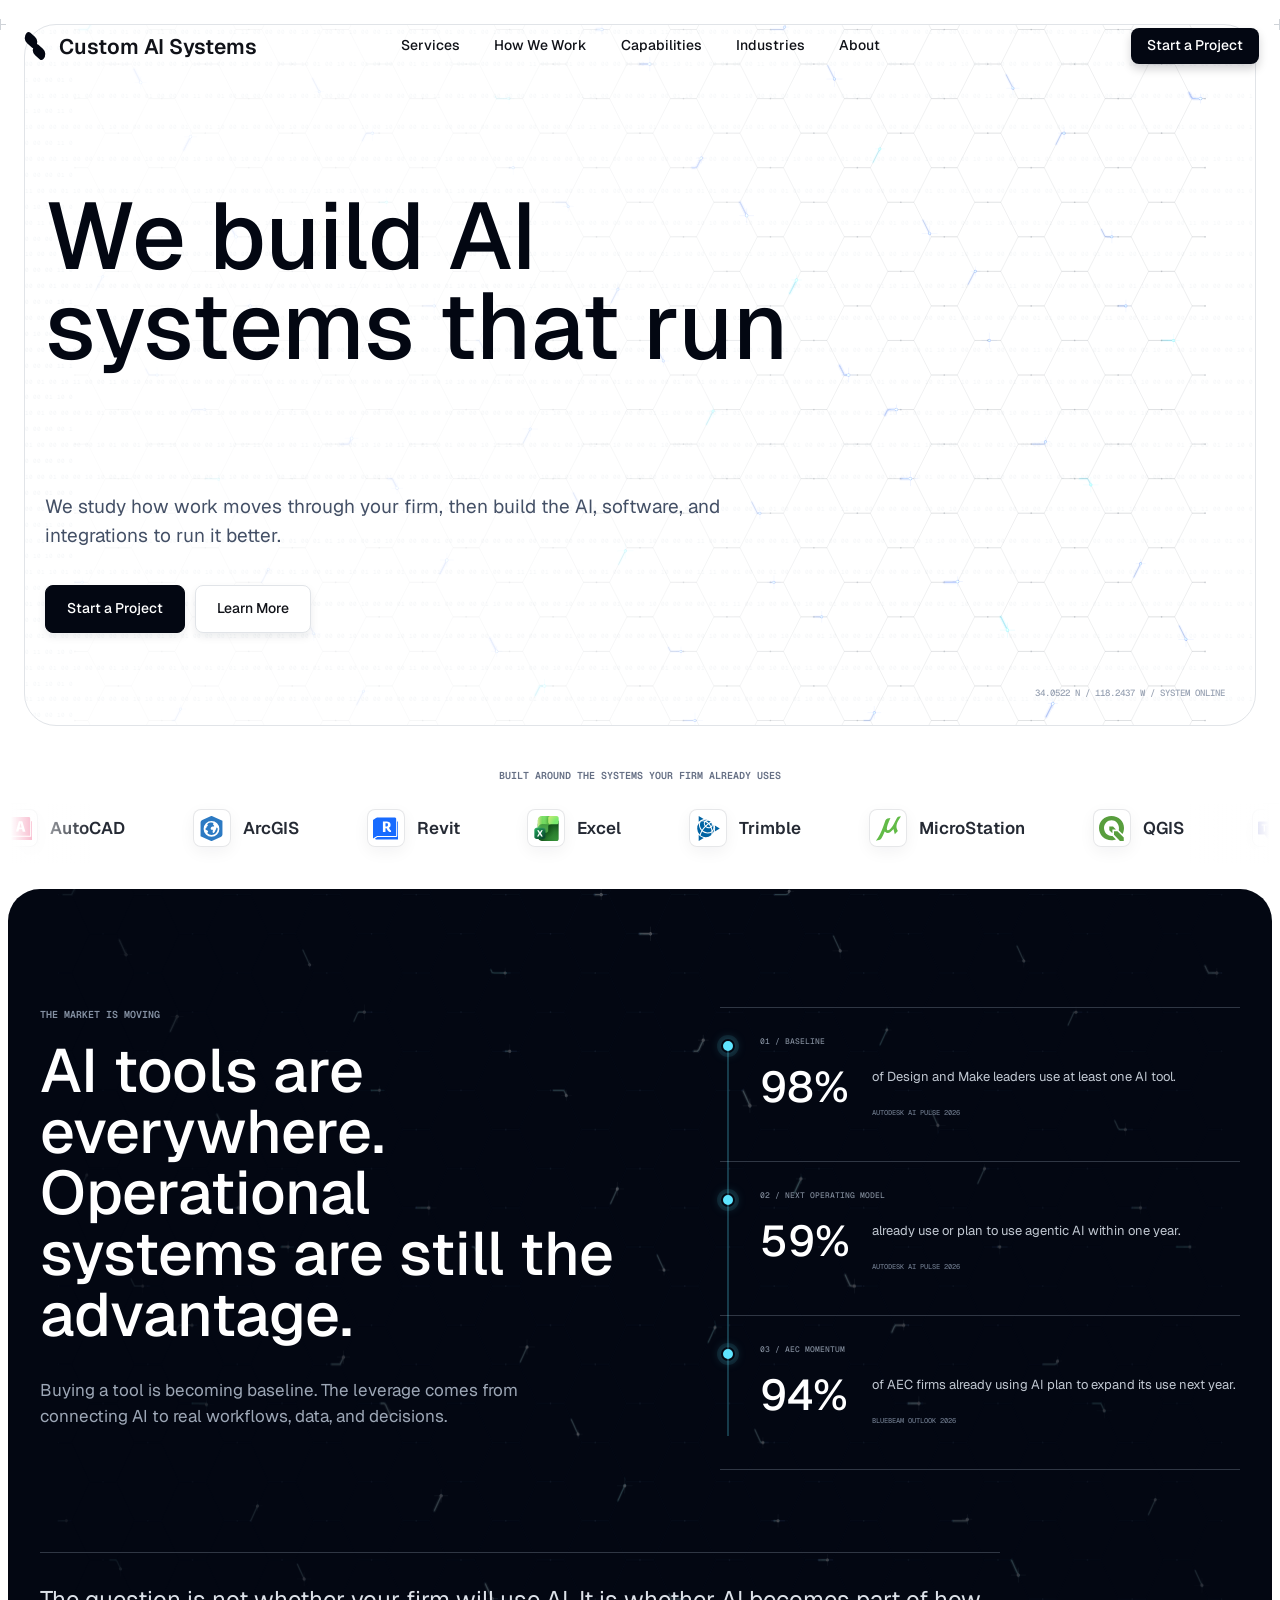
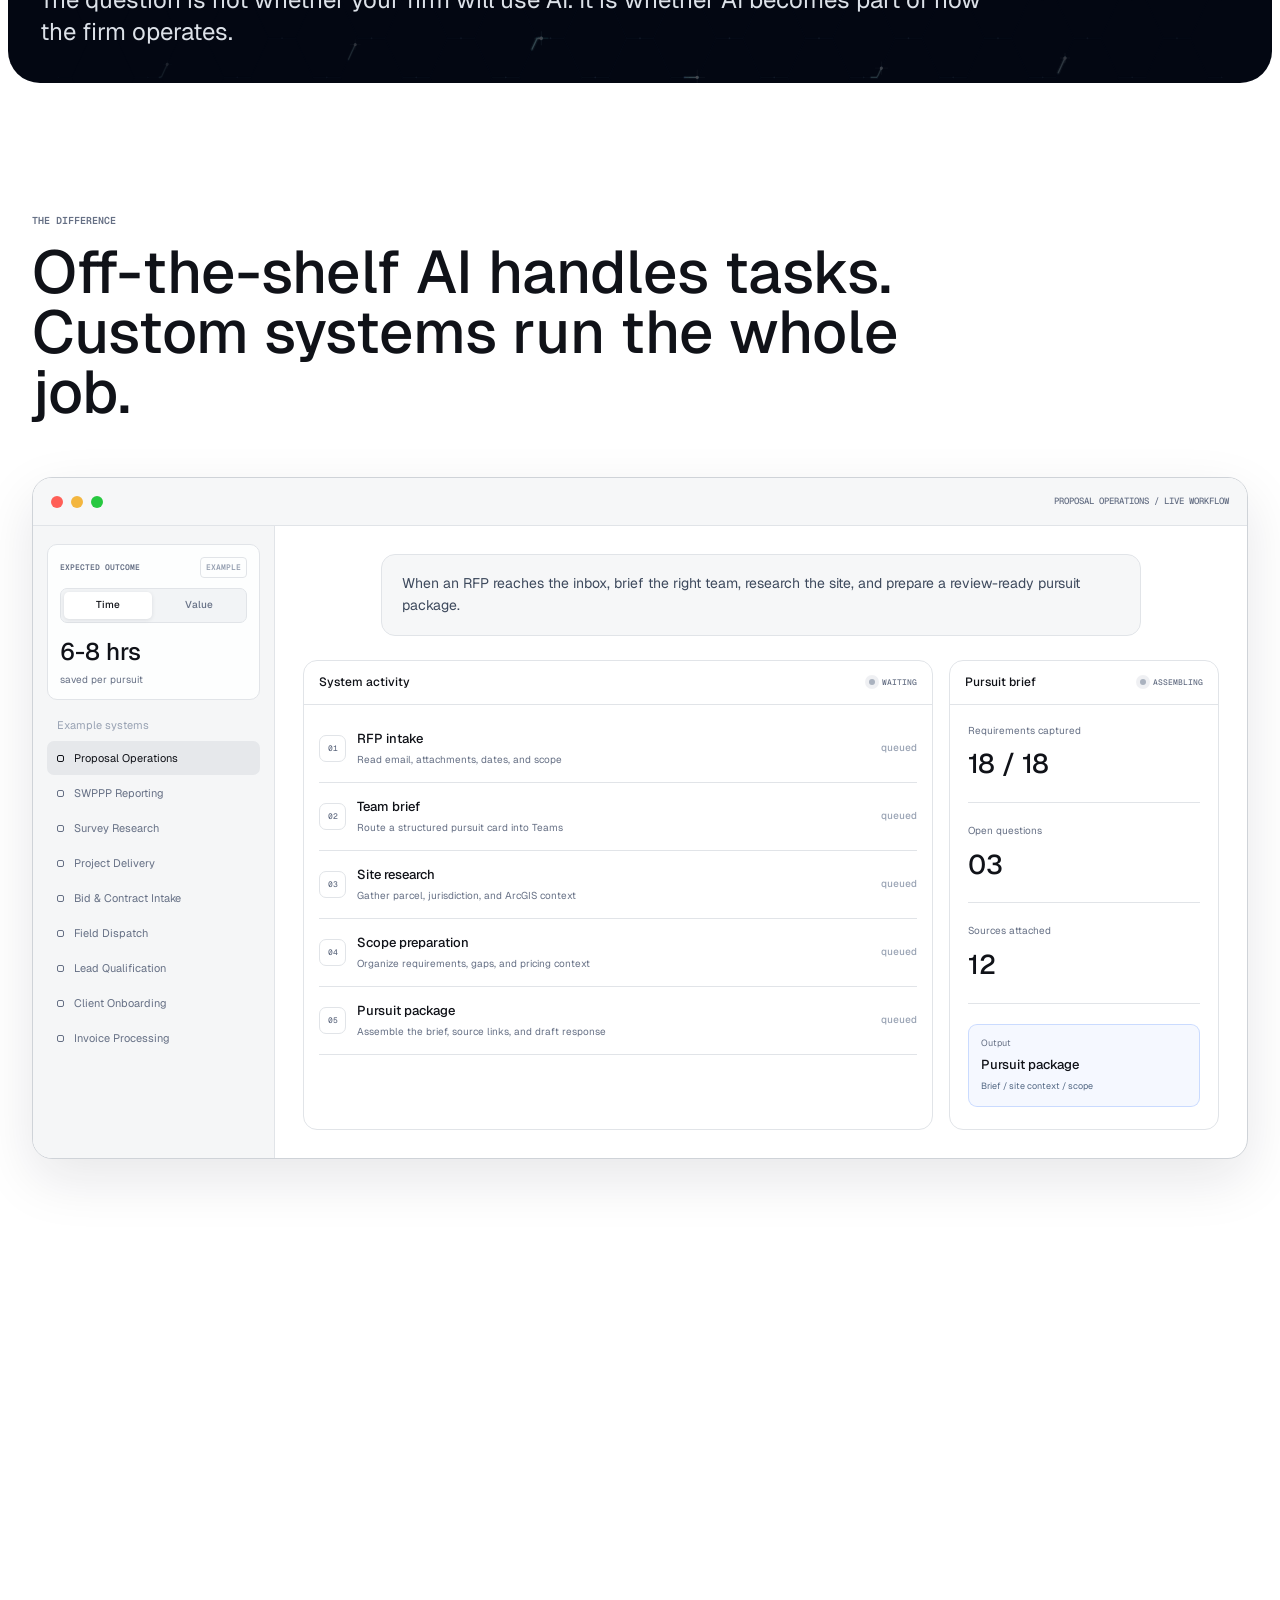
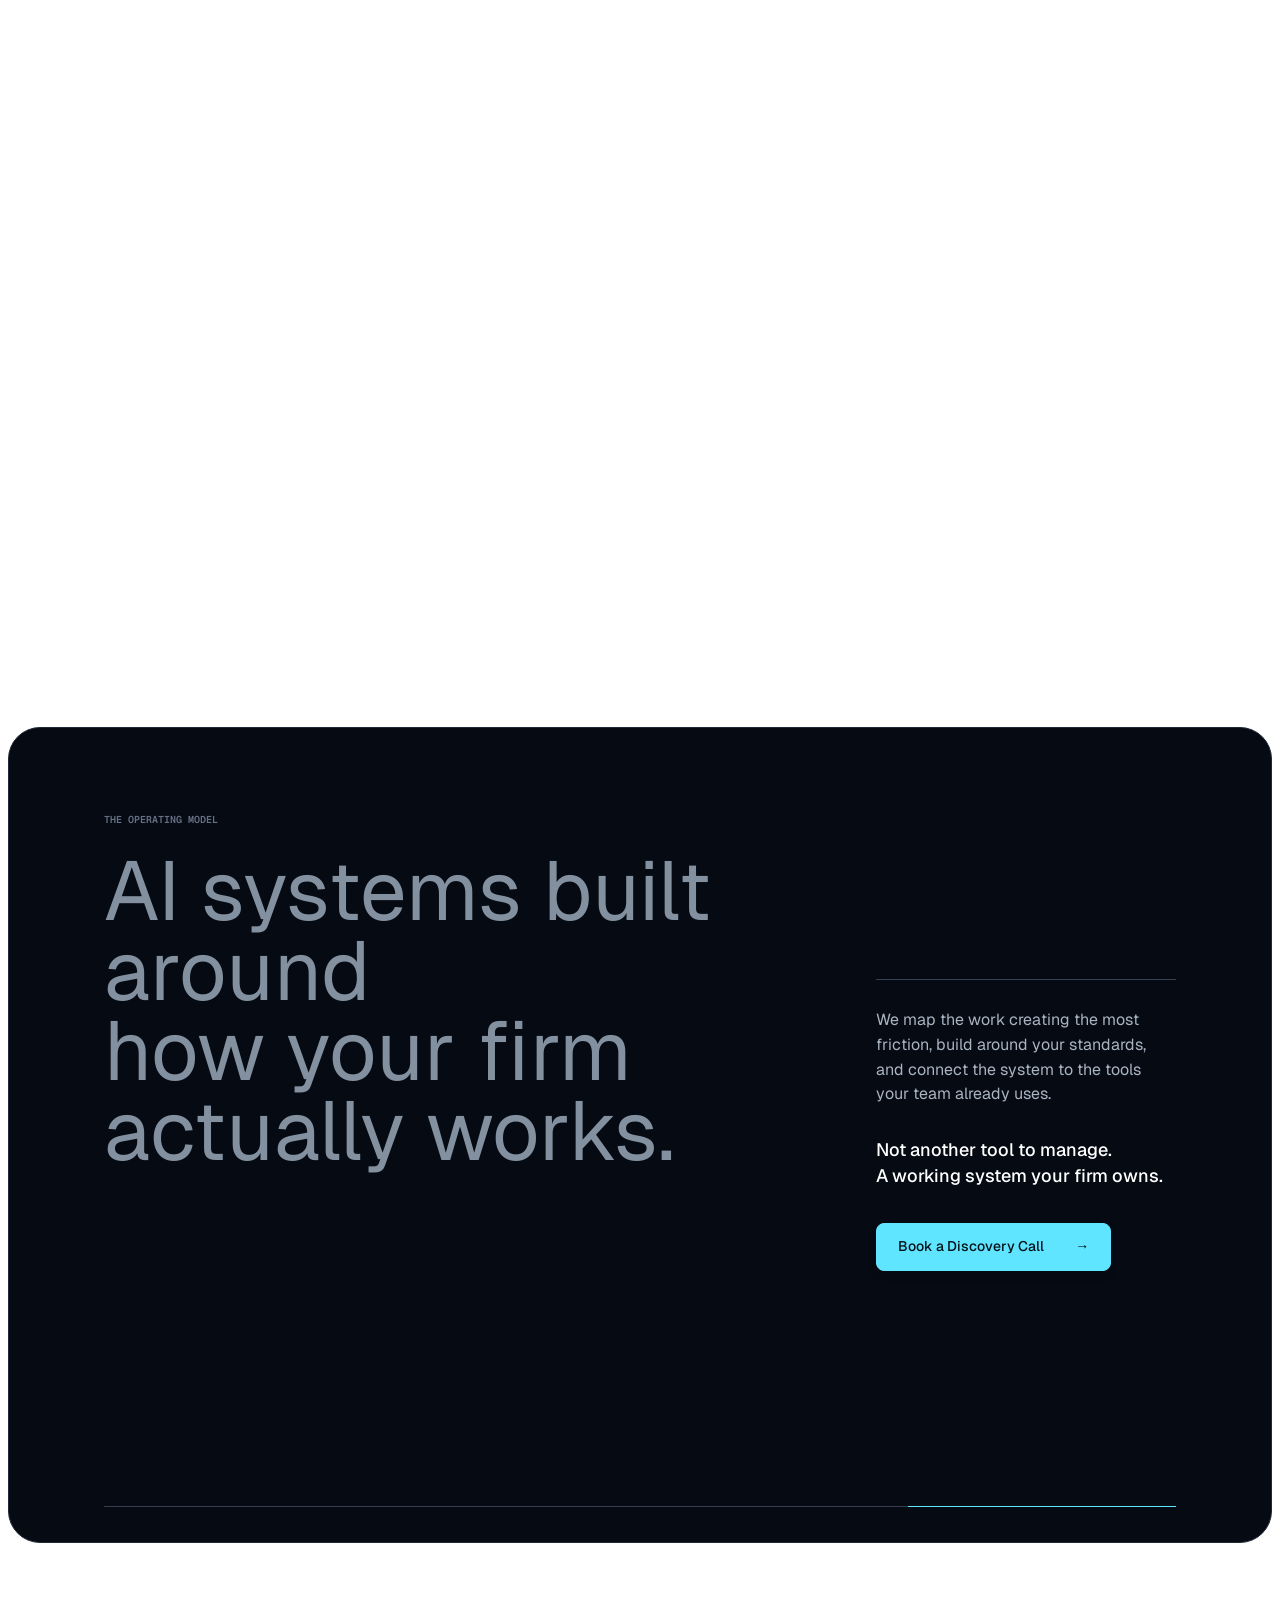
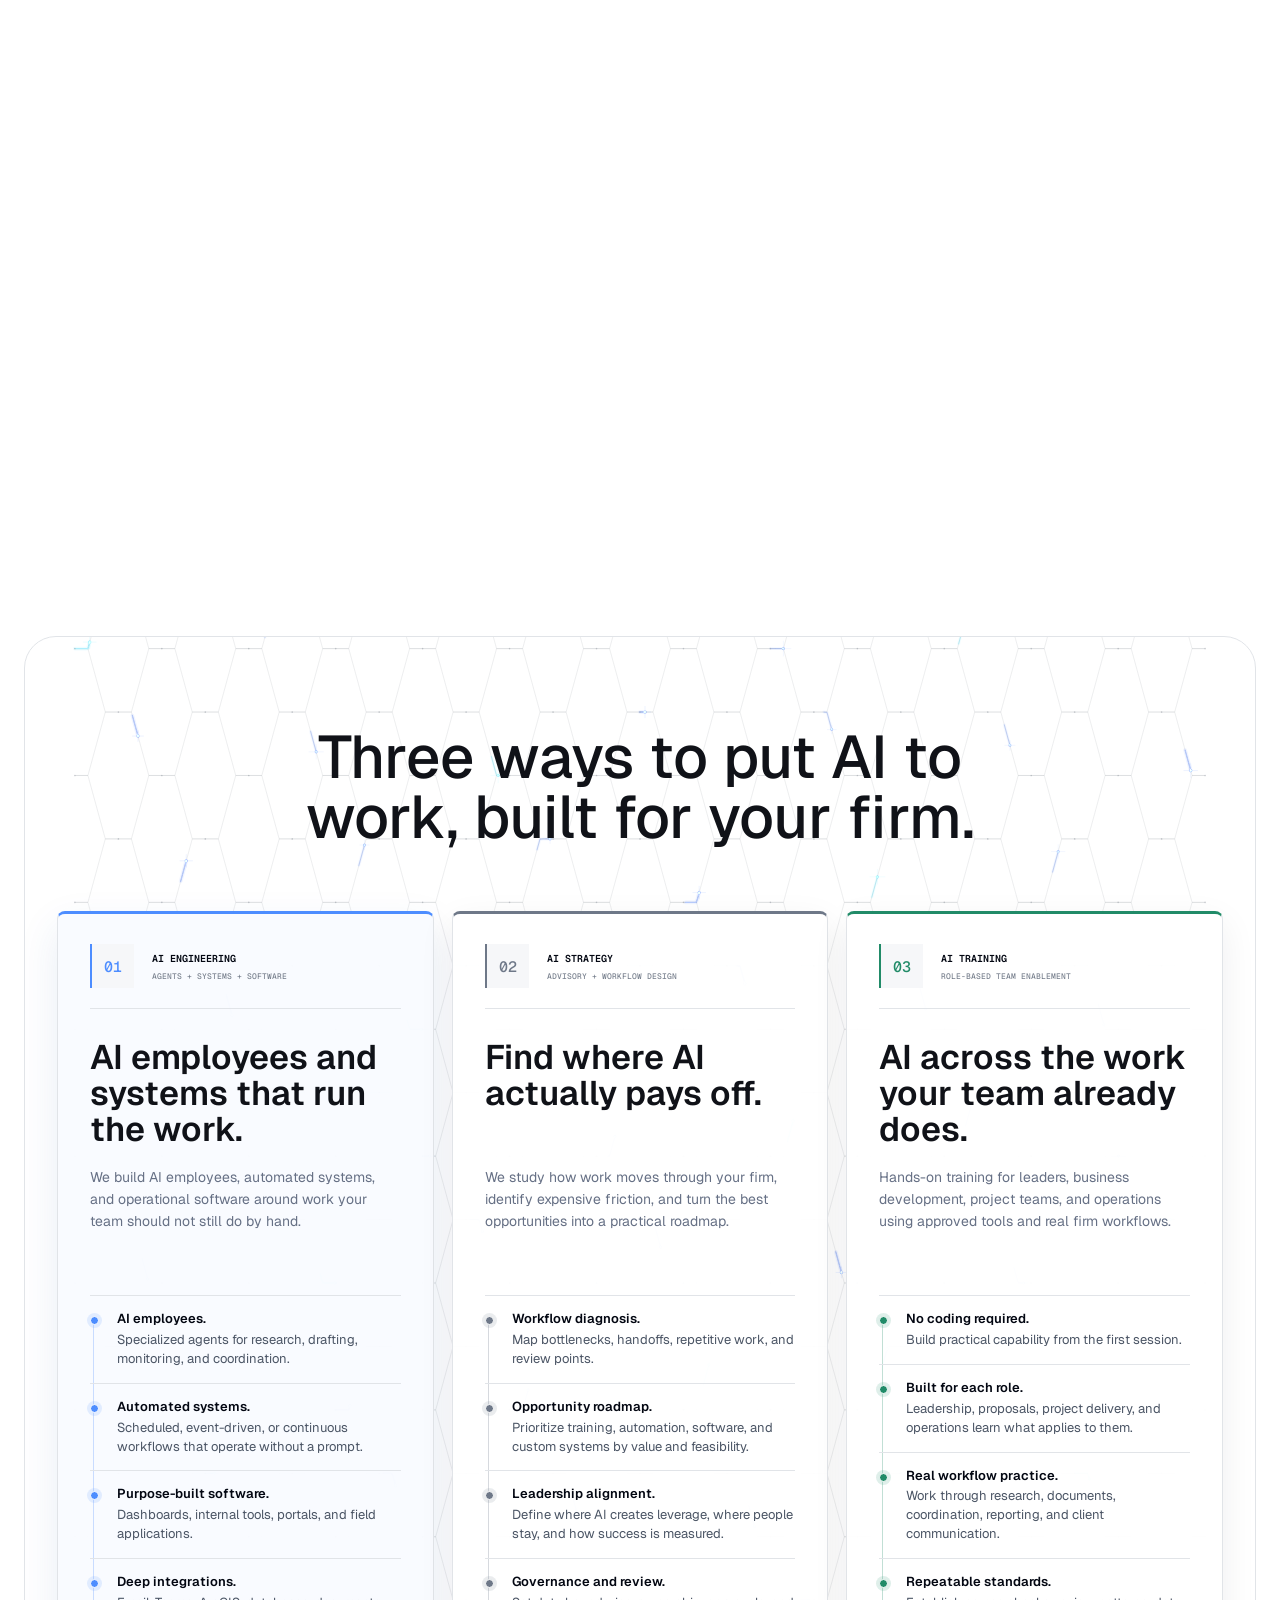
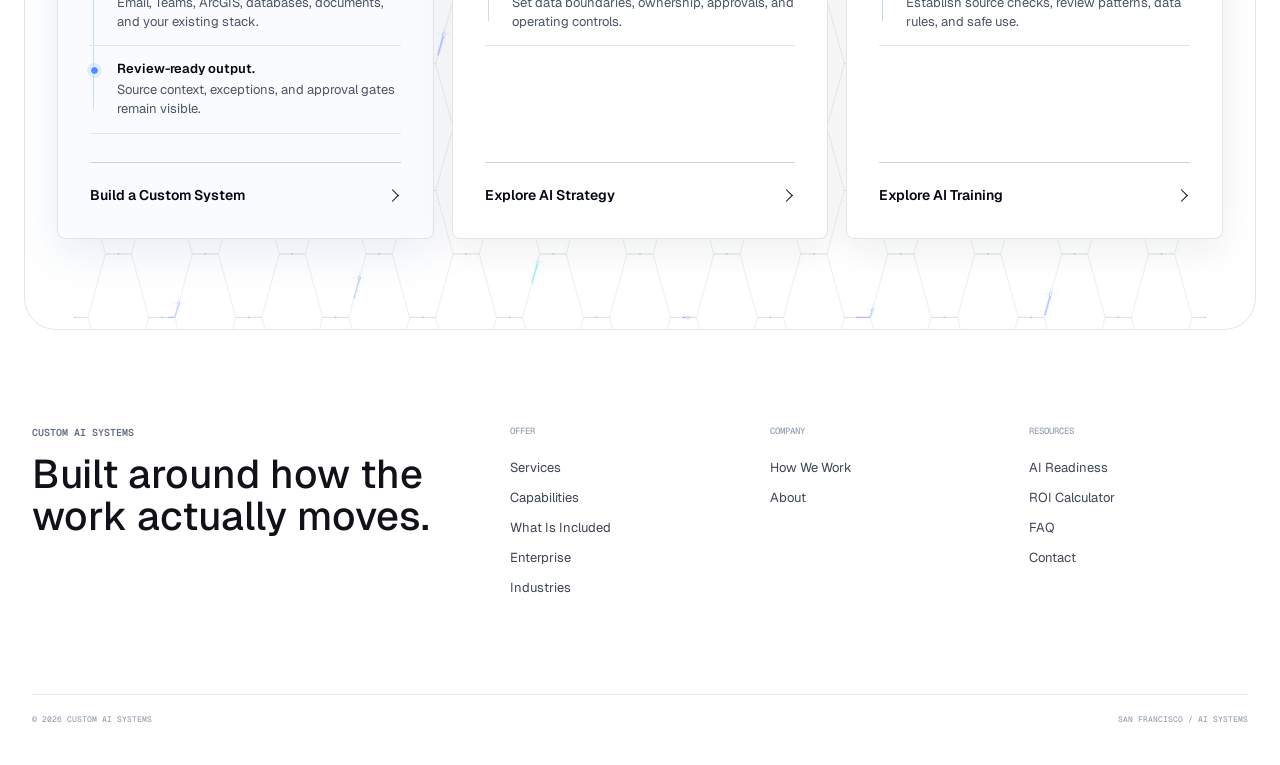
==== commit 9acab87a: "Extend scroll reveal across full headline" ====
--- a/index.html
+++ b/index.html
@@ -6,8 +6,8 @@
     <meta name="theme-color" content="#ffffff" />
     <meta name="description" content="Custom AI systems for civil engineering and land surveying operations." />
     <title>Custom AI Systems | Systems That Run the Work</title>
-    <link rel="stylesheet" href="site.css?v=home-thesis-20260801-4" />
-    <script src="site.js?v=home-thesis-20260801-4" defer></script>
+    <link rel="stylesheet" href="site.css?v=home-thesis-20260801-5" />
+    <script src="site.js?v=home-thesis-20260801-5" defer></script>
   </head>
   <body class="home-page">
     <div data-site-header></div>
@@ -172,7 +172,7 @@
           <div class="system-thesis-grid">
             <div class="system-thesis-statement reveal">
               <p class="scramble-label" data-label="The operating model">The operating model</p>
-              <h2 id="system-thesis-title">AI systems built around<br /><span class="system-thesis-resolve" data-scroll-words><i>how</i> <i>your</i> <i>firm</i> <i>actually</i> <i>works.</i></span></h2>
+              <h2 id="system-thesis-title"><span class="system-thesis-resolve" data-scroll-words><i>AI</i> <i>systems</i> <i>built</i> <i>around</i><br /><i>how</i> <i>your</i> <i>firm</i> <i>actually</i> <i>works.</i></span></h2>
             </div>
             <div class="system-thesis-detail reveal">
               <p>We map the work creating the most friction, build around your standards, and connect the system to the tools your team already uses.</p>
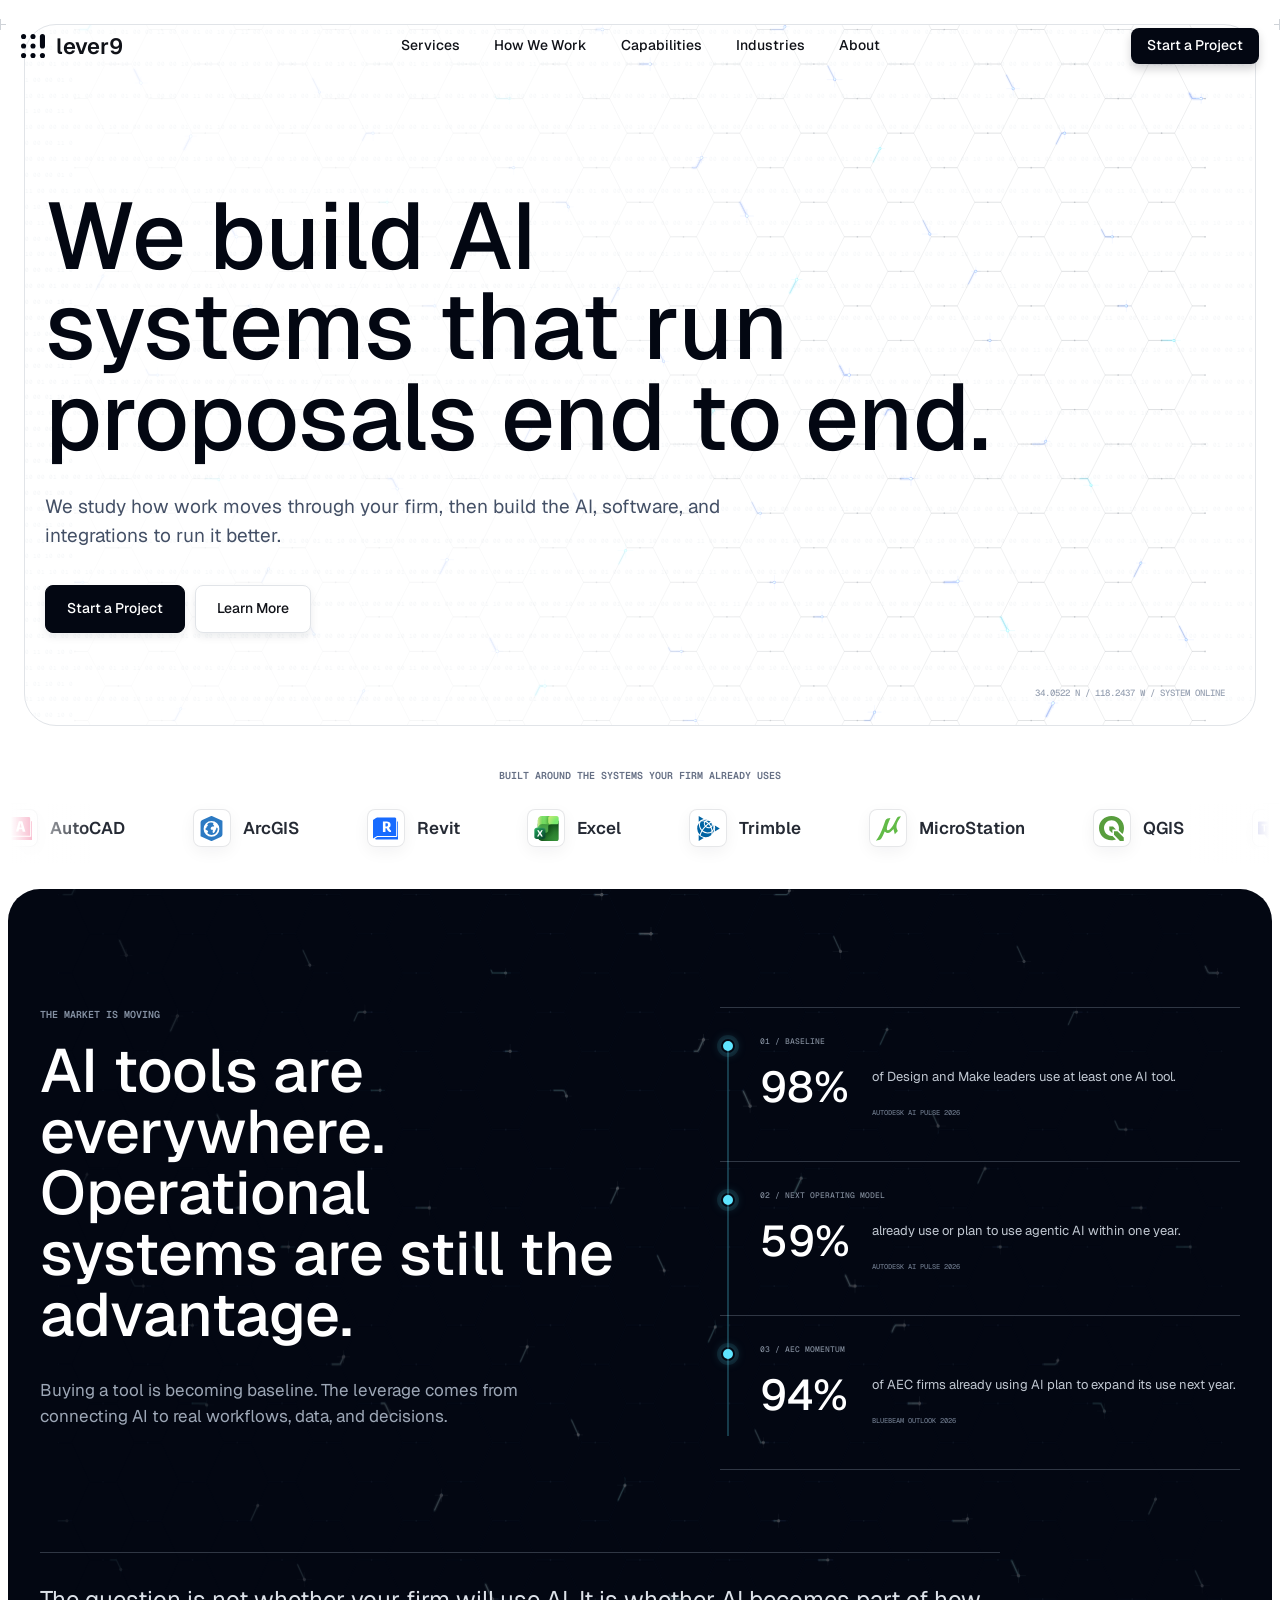
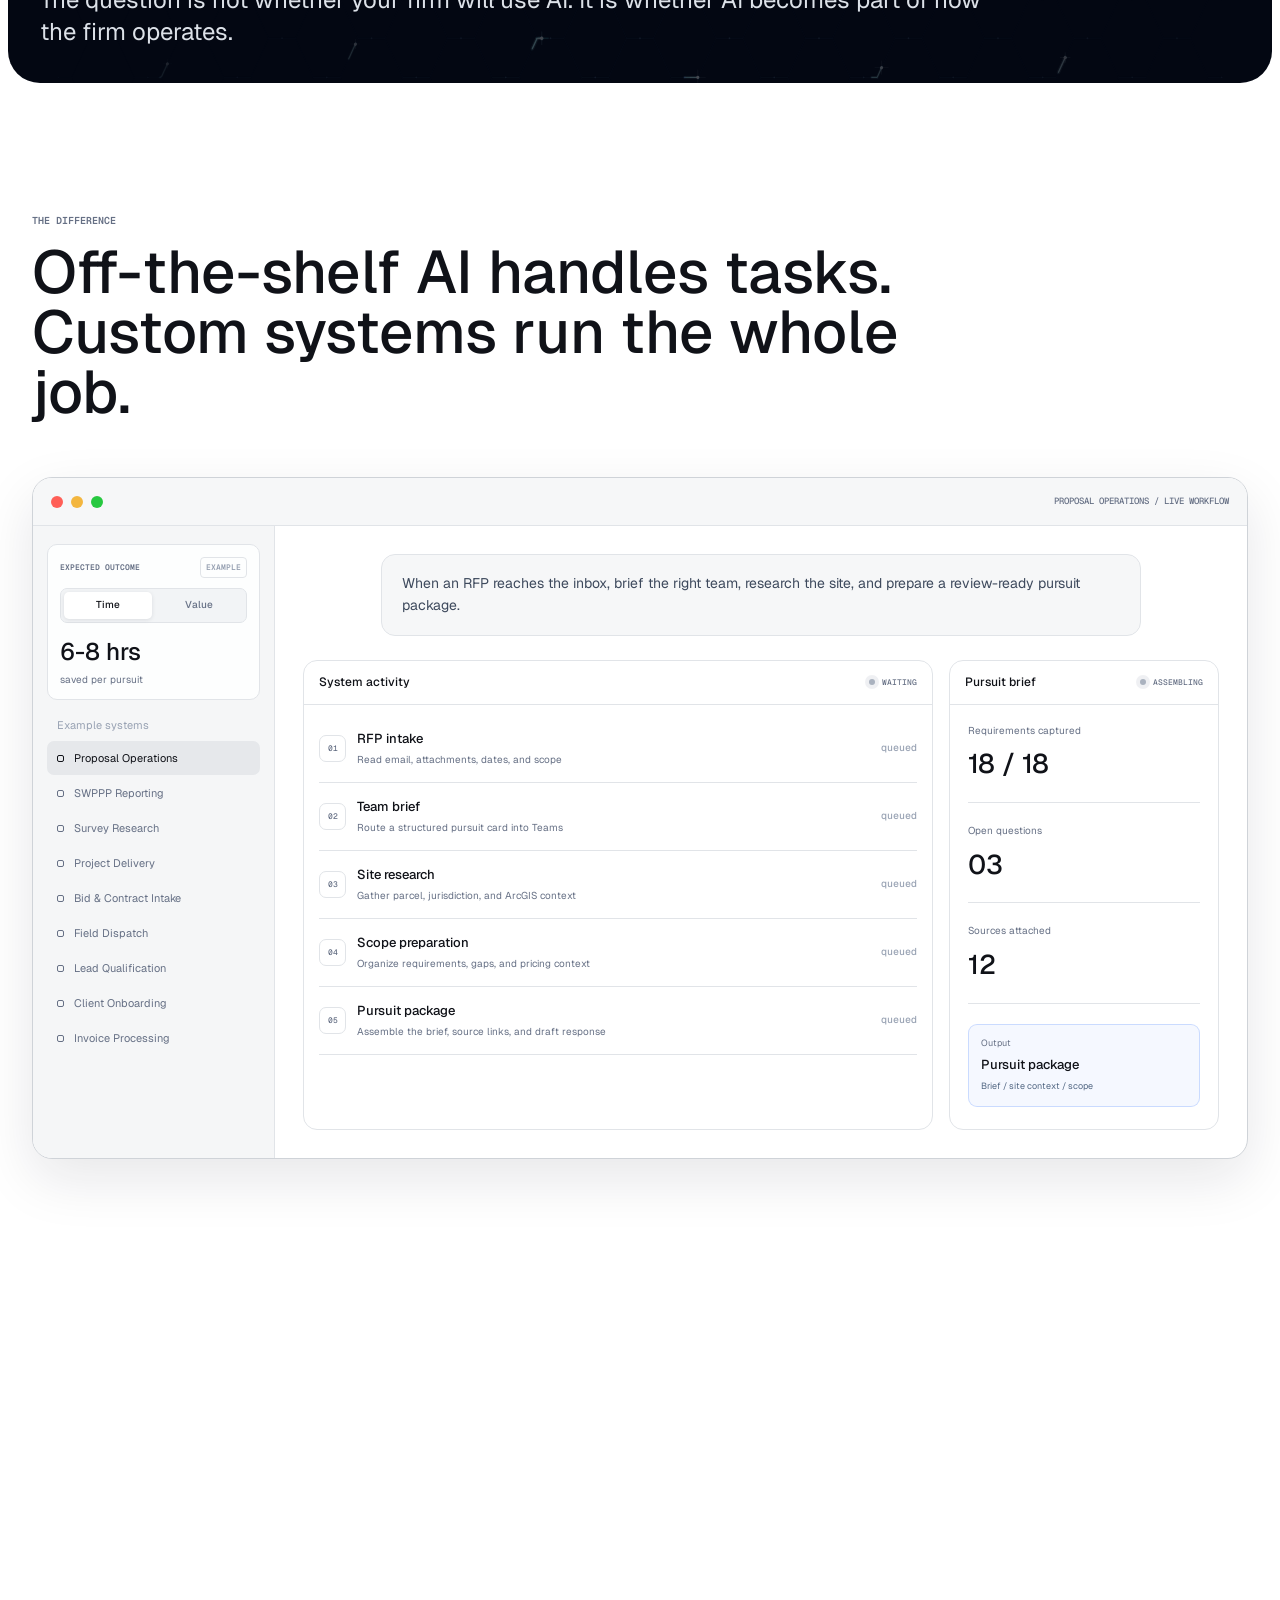
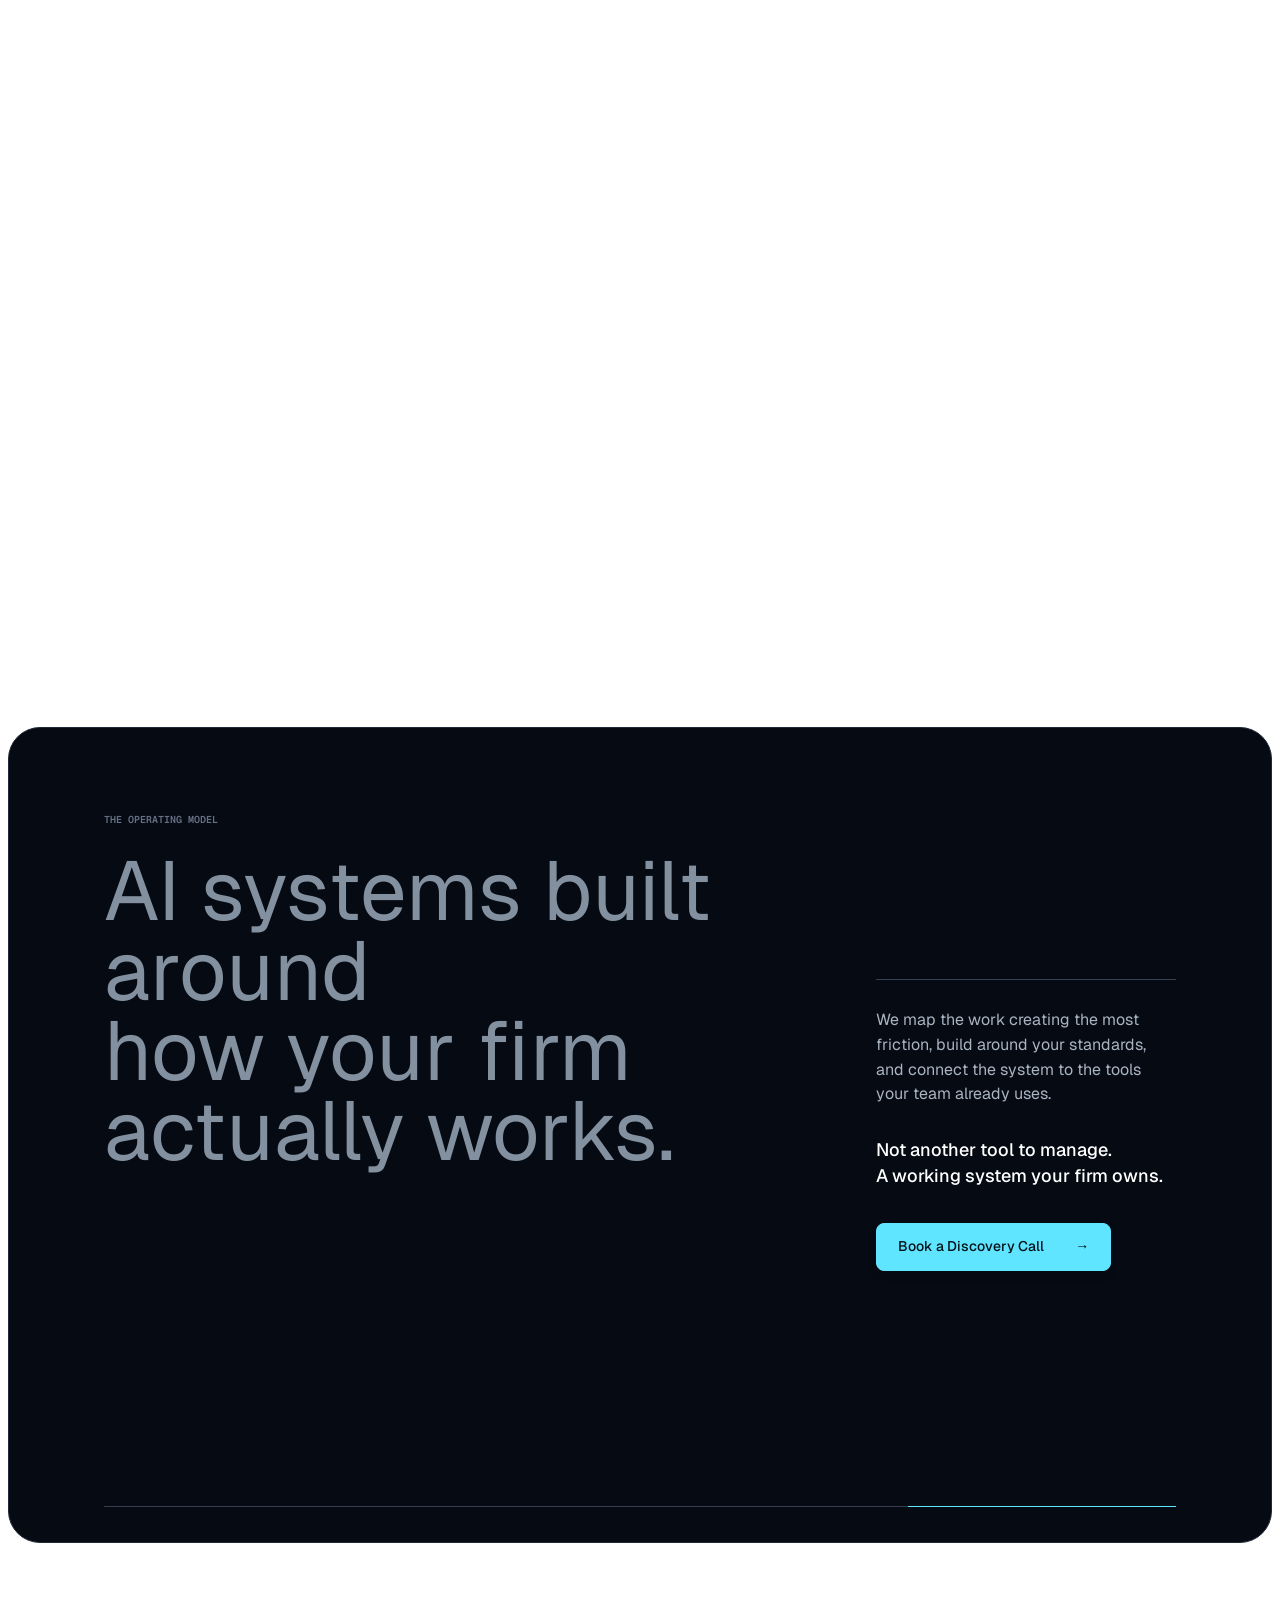
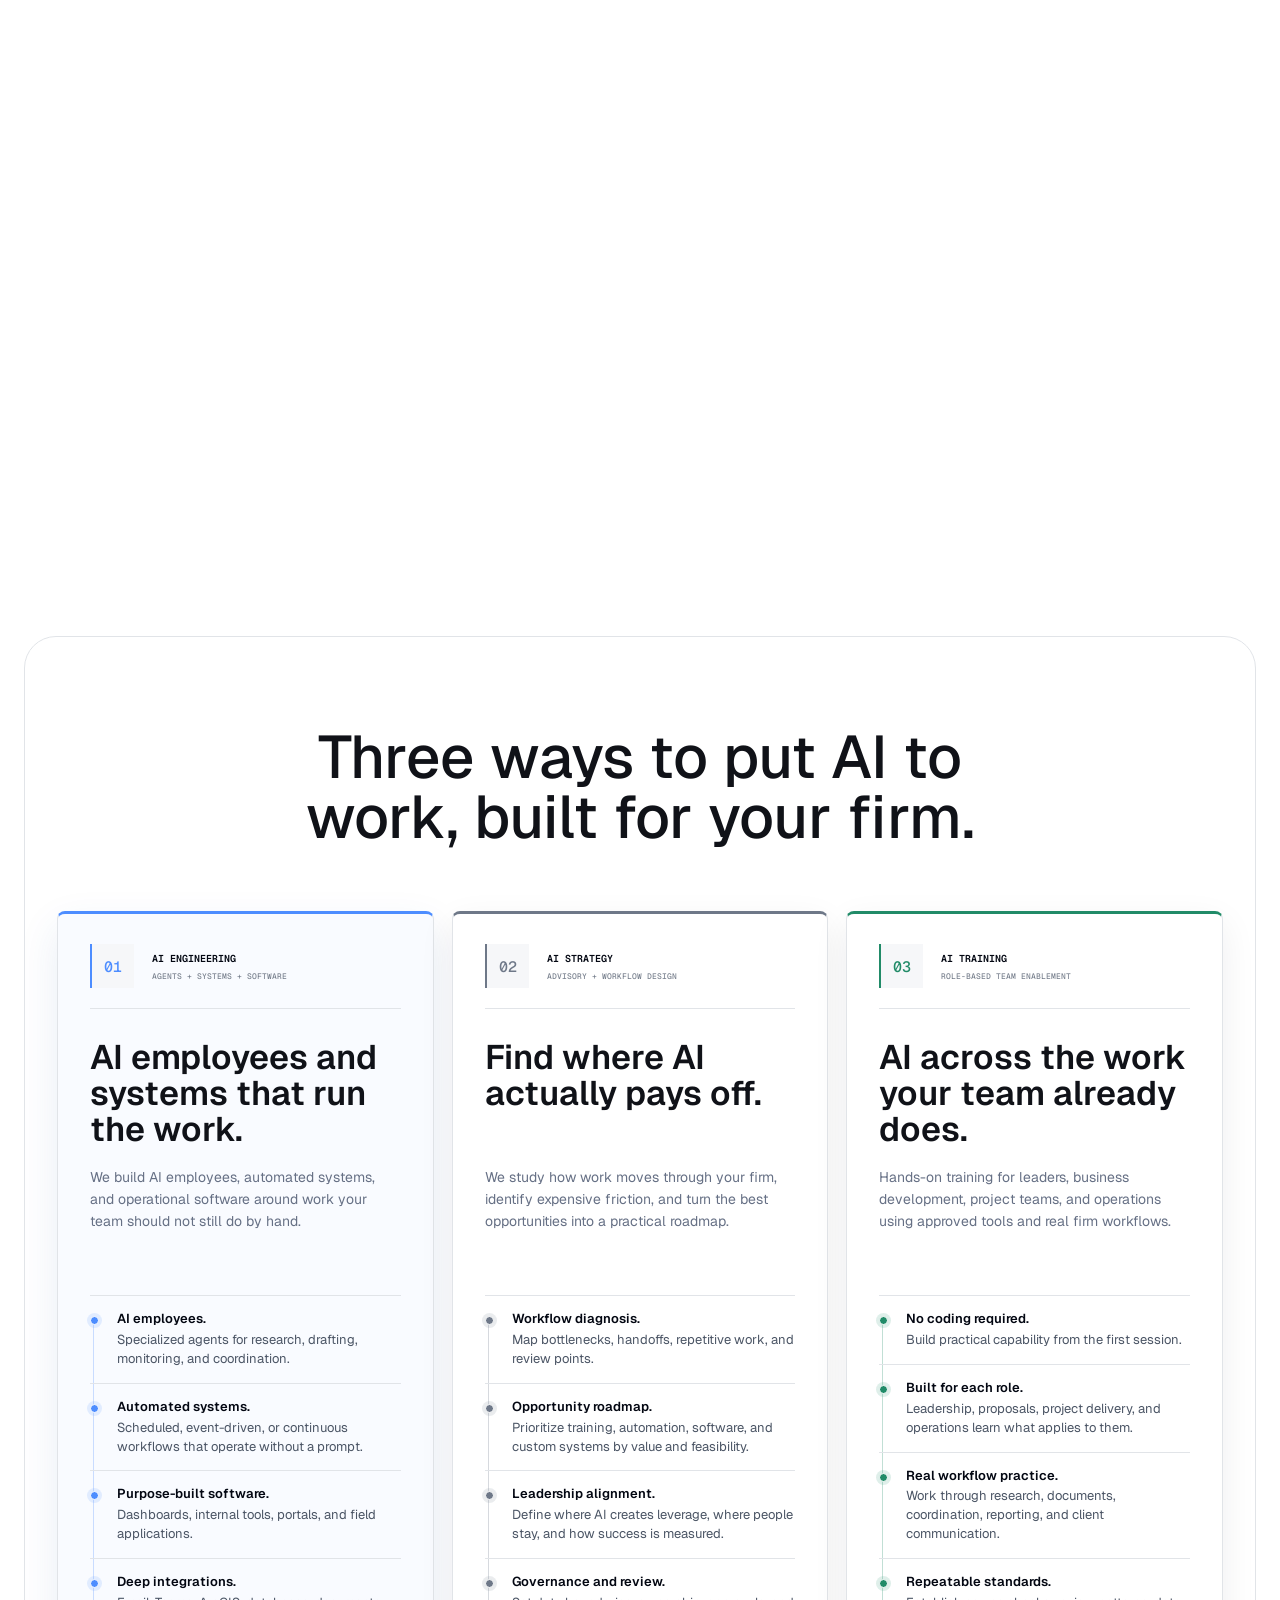
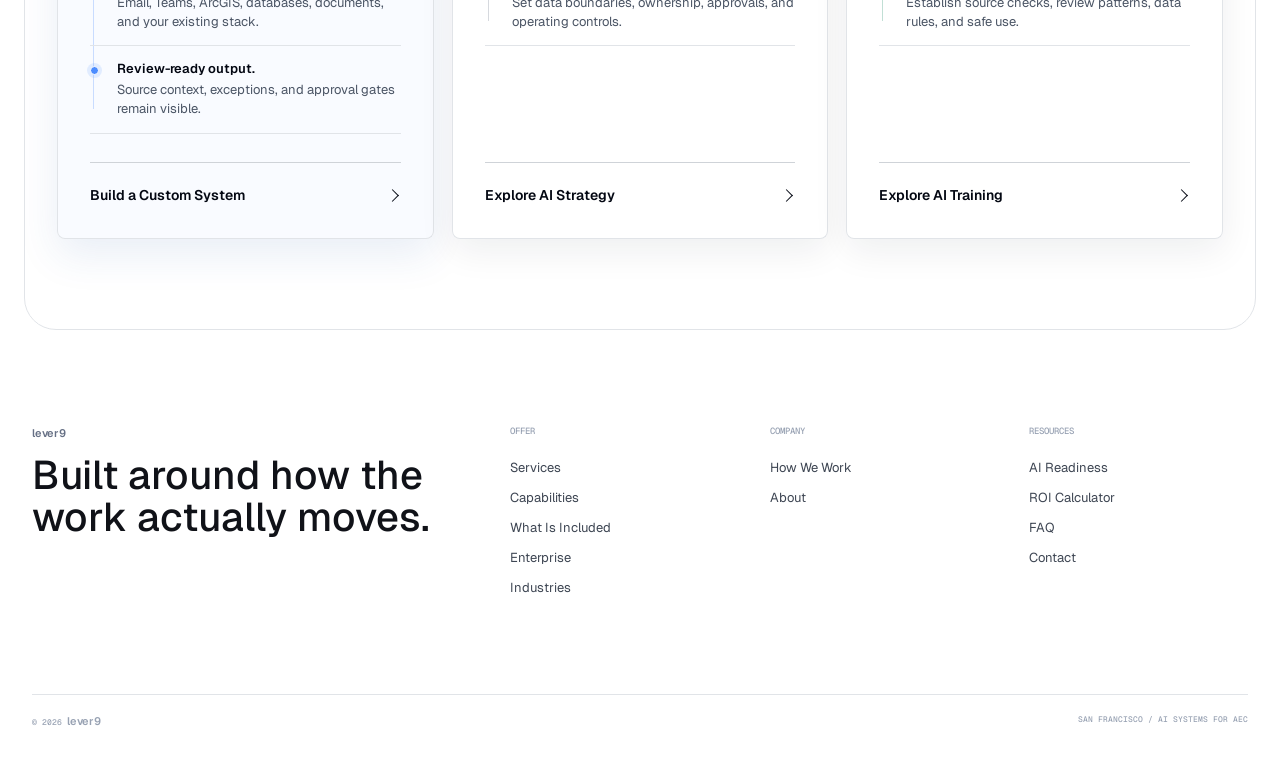
==== commit dbae06d1: "Rebrand site to lever9 Replace the "Custom AI Systems" name and placeholder mark with the lever9 ide" ====
--- a/index.html
+++ b/index.html
@@ -5,9 +5,13 @@
     <meta name="viewport" content="width=device-width, initial-scale=1.0" />
     <meta name="theme-color" content="#ffffff" />
     <meta name="description" content="Custom AI systems for civil engineering and land surveying operations." />
-    <title>Custom AI Systems | Systems That Run the Work</title>
-    <link rel="stylesheet" href="site.css?v=home-thesis-20260801-5" />
-    <script src="site.js?v=home-thesis-20260801-5" defer></script>
+    <title>lever9 | Systems That Run the Work</title>
+    <link rel="icon" href="public/favicon.svg" type="image/svg+xml" />
+    <link rel="alternate icon" href="public/favicon-16.png" sizes="16x16" type="image/png" />
+    <link rel="alternate icon" href="public/favicon-32.png" sizes="32x32" type="image/png" />
+    <link rel="apple-touch-icon" href="public/favicon-180.png" />
+    <link rel="stylesheet" href="site.css?v=lever9-20260811-1" />
+    <script src="site.js?v=lever9-20260811-1" defer></script>
   </head>
   <body class="home-page">
     <div data-site-header></div>
--- a/site.css
+++ b/site.css
@@ -185,41 +185,20 @@
 
 .brand {
   display: inline-flex;
-  gap: 10px;
+  gap: 11px;
   align-items: center;
   width: max-content;
-  font-size: 21px;
+  font-size: 22px;
   font-weight: 600;
+  letter-spacing: -.03em;
   line-height: 1;
 }
 
 .brand-mark {
-  position: relative;
   display: block;
-  width: 28px;
-  height: 28px;
-}
-
-.brand-mark::before,
-.brand-mark::after {
-  position: absolute;
-  width: 16px;
-  height: 10px;
-  border-radius: 3px 8px 3px 8px;
-  content: "";
-  background: var(--ink);
-}
-
-.brand-mark::before {
-  top: 3px;
-  left: 2px;
-  transform: rotate(42deg);
-}
-
-.brand-mark::after {
-  right: 2px;
-  bottom: 3px;
-  transform: rotate(42deg);
+  width: 24px;
+  height: 24px;
+  color: var(--ink);
 }
 
 .site-nav {
@@ -3477,6 +3456,16 @@
   text-transform: uppercase;
 }
 
+/* The wordmark is lowercase. Must follow .eyebrow and .footer-base, which are
+   equal specificity and would otherwise uppercase it on source order. */
+.brand-name {
+  font-family: var(--sans);
+  font-weight: 600;
+  font-size: 11px;
+  letter-spacing: -.02em;
+  text-transform: none;
+}
+
 /* Inner pages */
 .page-hero {
   display: grid;
@@ -3902,18 +3891,6 @@
   margin: -9px 0 42px;
   font-size: 64px;
   line-height: 1;
-}
-
-.about-sf-copy {
-  display: grid;
-  grid-template-columns: repeat(2, minmax(0, 1fr));
-  gap: 48px;
-  max-width: 930px;
-}
-
-.about-sf-copy p {
-  margin: 0;
-  color: var(--muted);
 }
 
 .about-facts {
@@ -5543,7 +5520,7 @@
   body { padding-bottom: 76px; font-size: 15px; }
   .nav-inner { padding: 0 24px; border-right: 0; border-left: 0; }
   .brand { font-size: 21px; }
-  .brand-mark { width: 27px; height: 27px; }
+  .brand-mark { width: 22px; height: 22px; }
   .mobile-sticky-cta { display: flex; }
   .gamut-hero, .page-hero, .offer-field, .cta { max-width: calc(100% - 16px); margin-top: 8px; }
   .gamut-hero { min-height: 670px; }
@@ -6022,7 +5999,6 @@
     margin-top: 0;
     font-size: 43px;
   }
-  .about-sf-copy { grid-template-columns: 1fr; gap: 20px; }
   .about-facts { grid-template-columns: 1fr; }
   .about-facts div { min-height: 110px; }
   .about-facts dt { margin-bottom: 24px; }
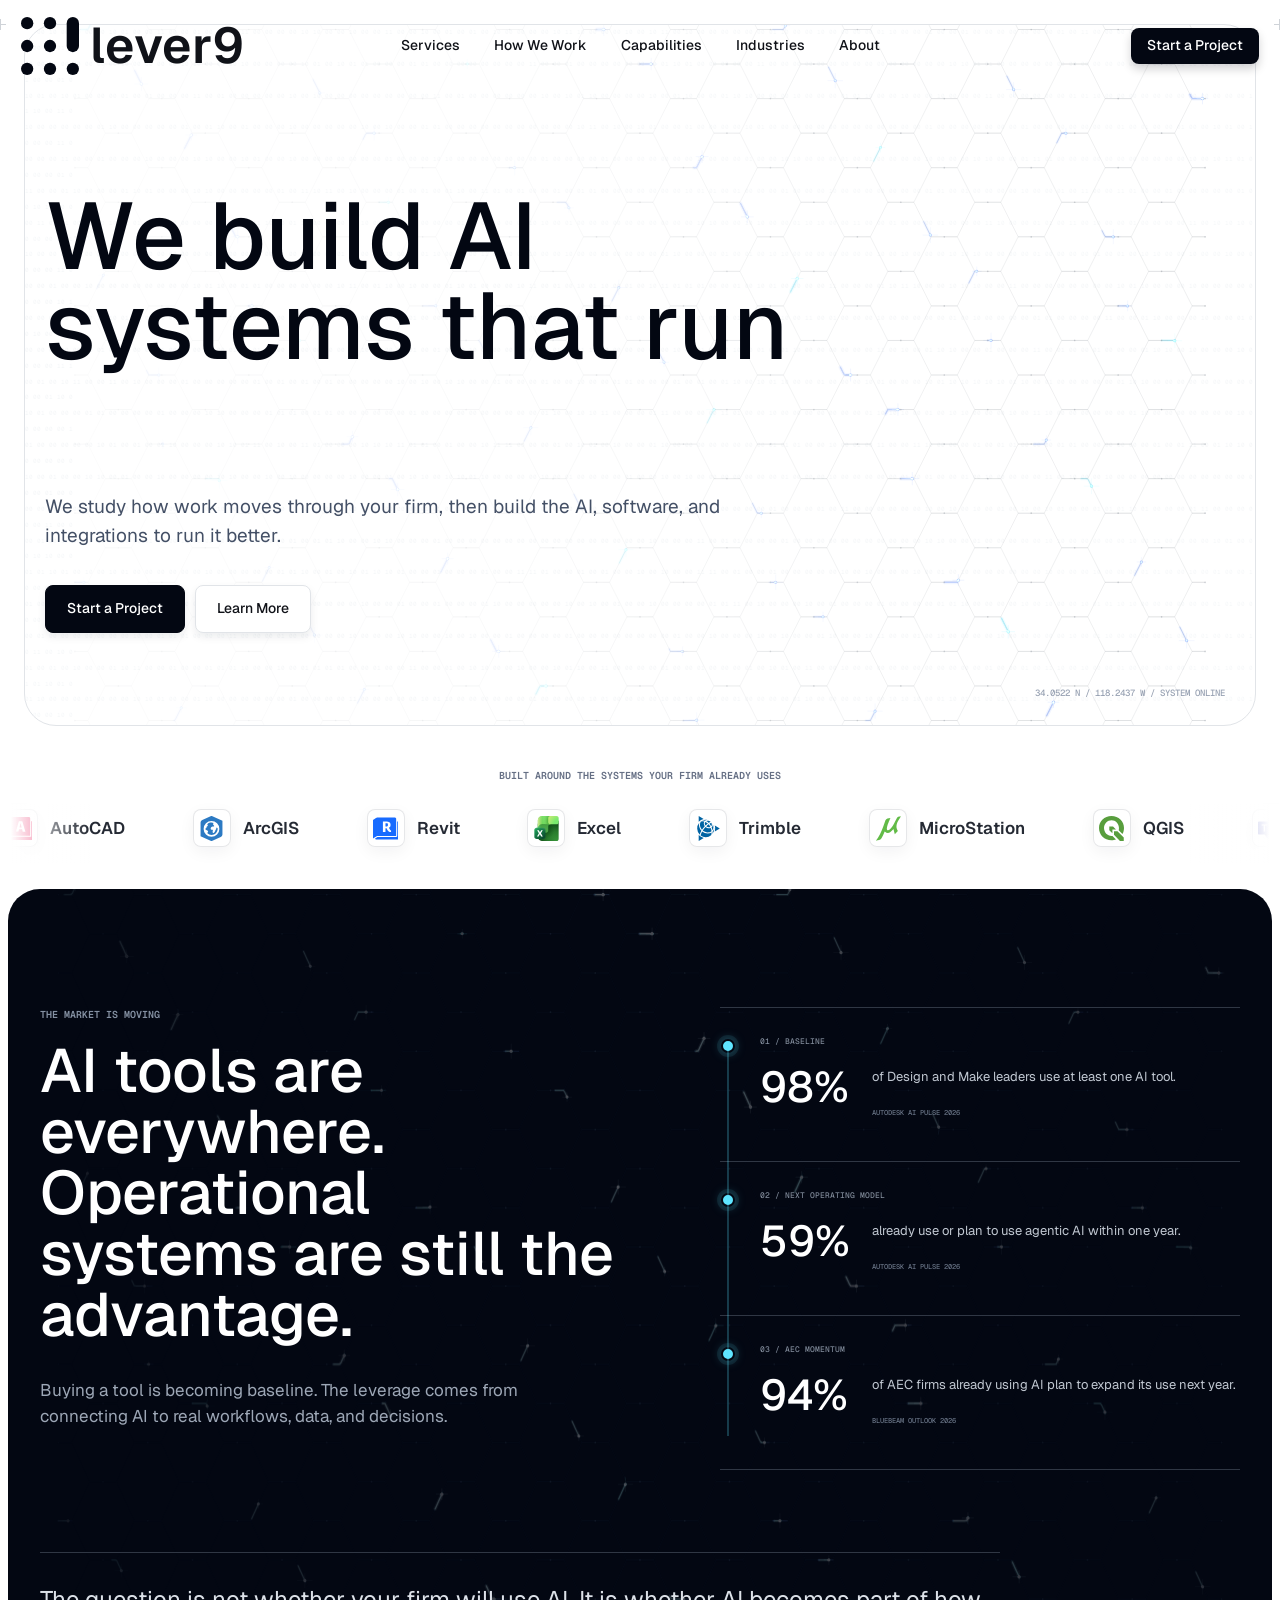
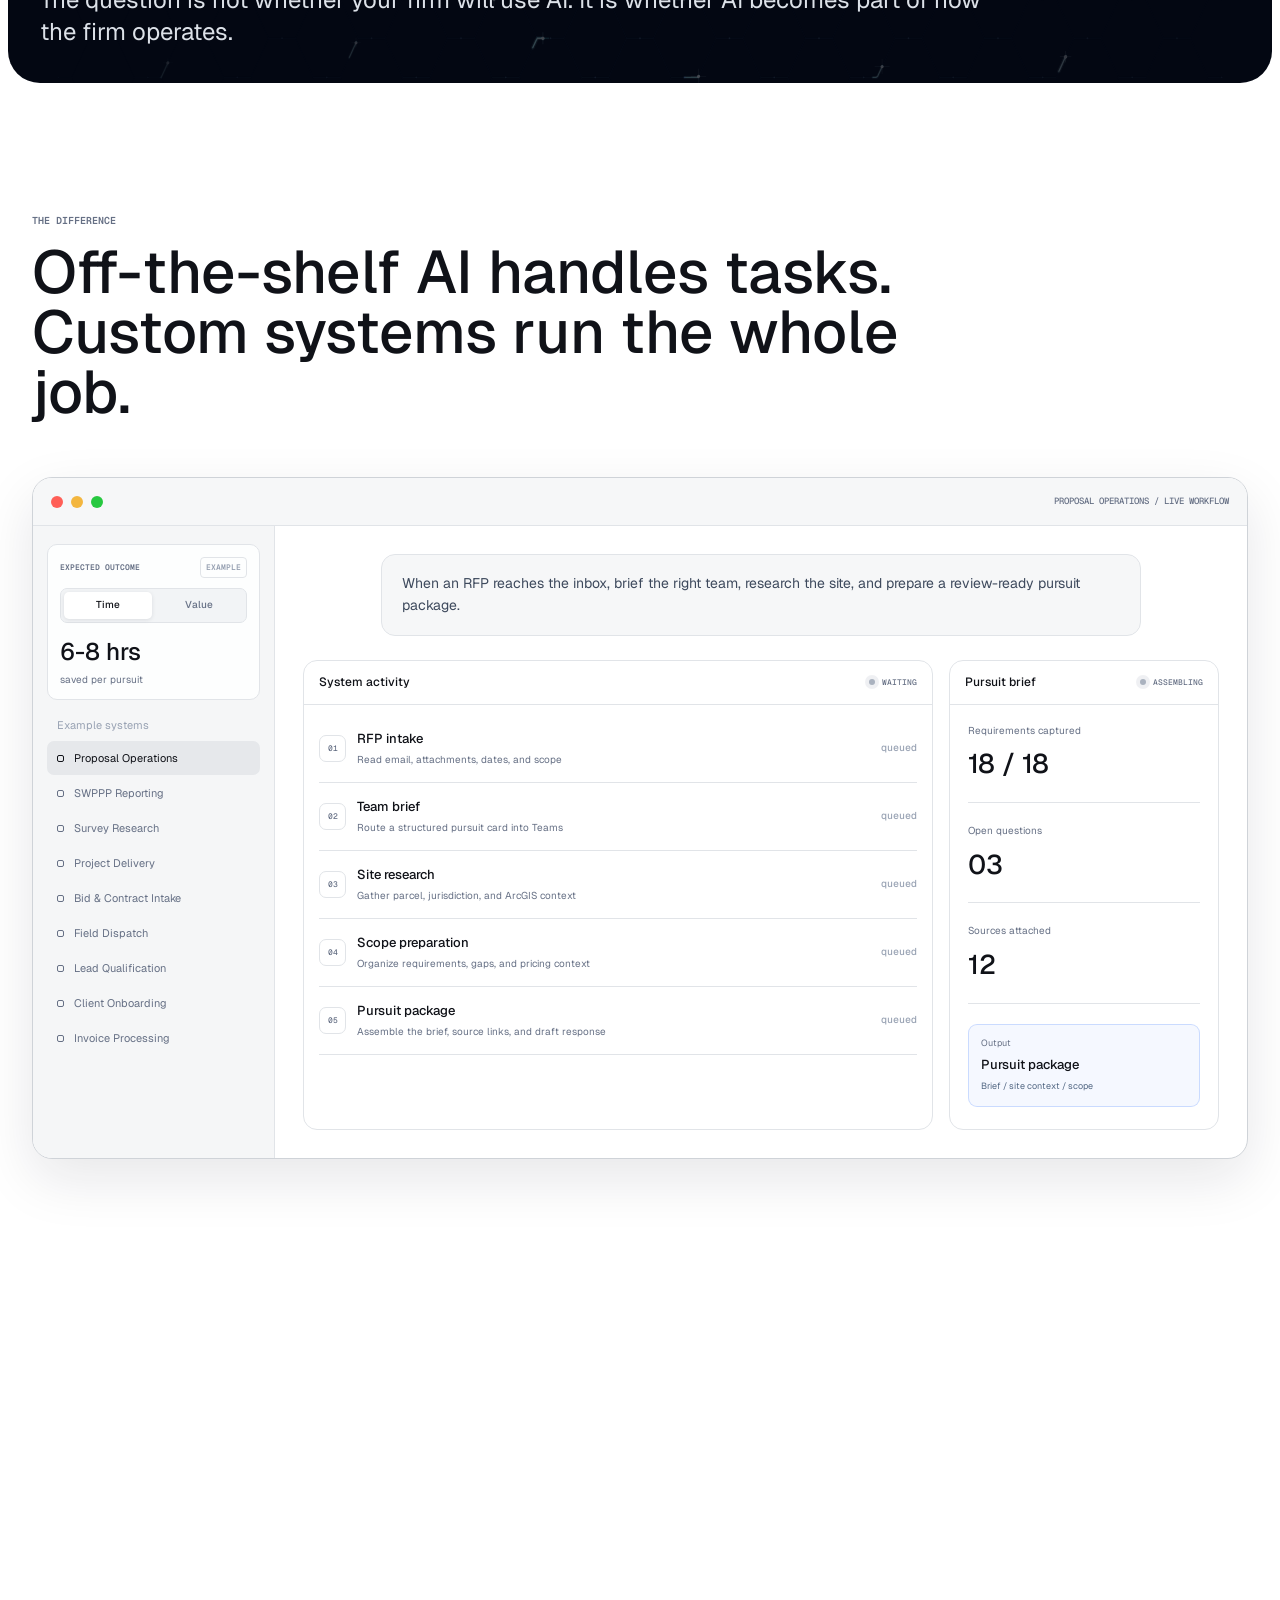
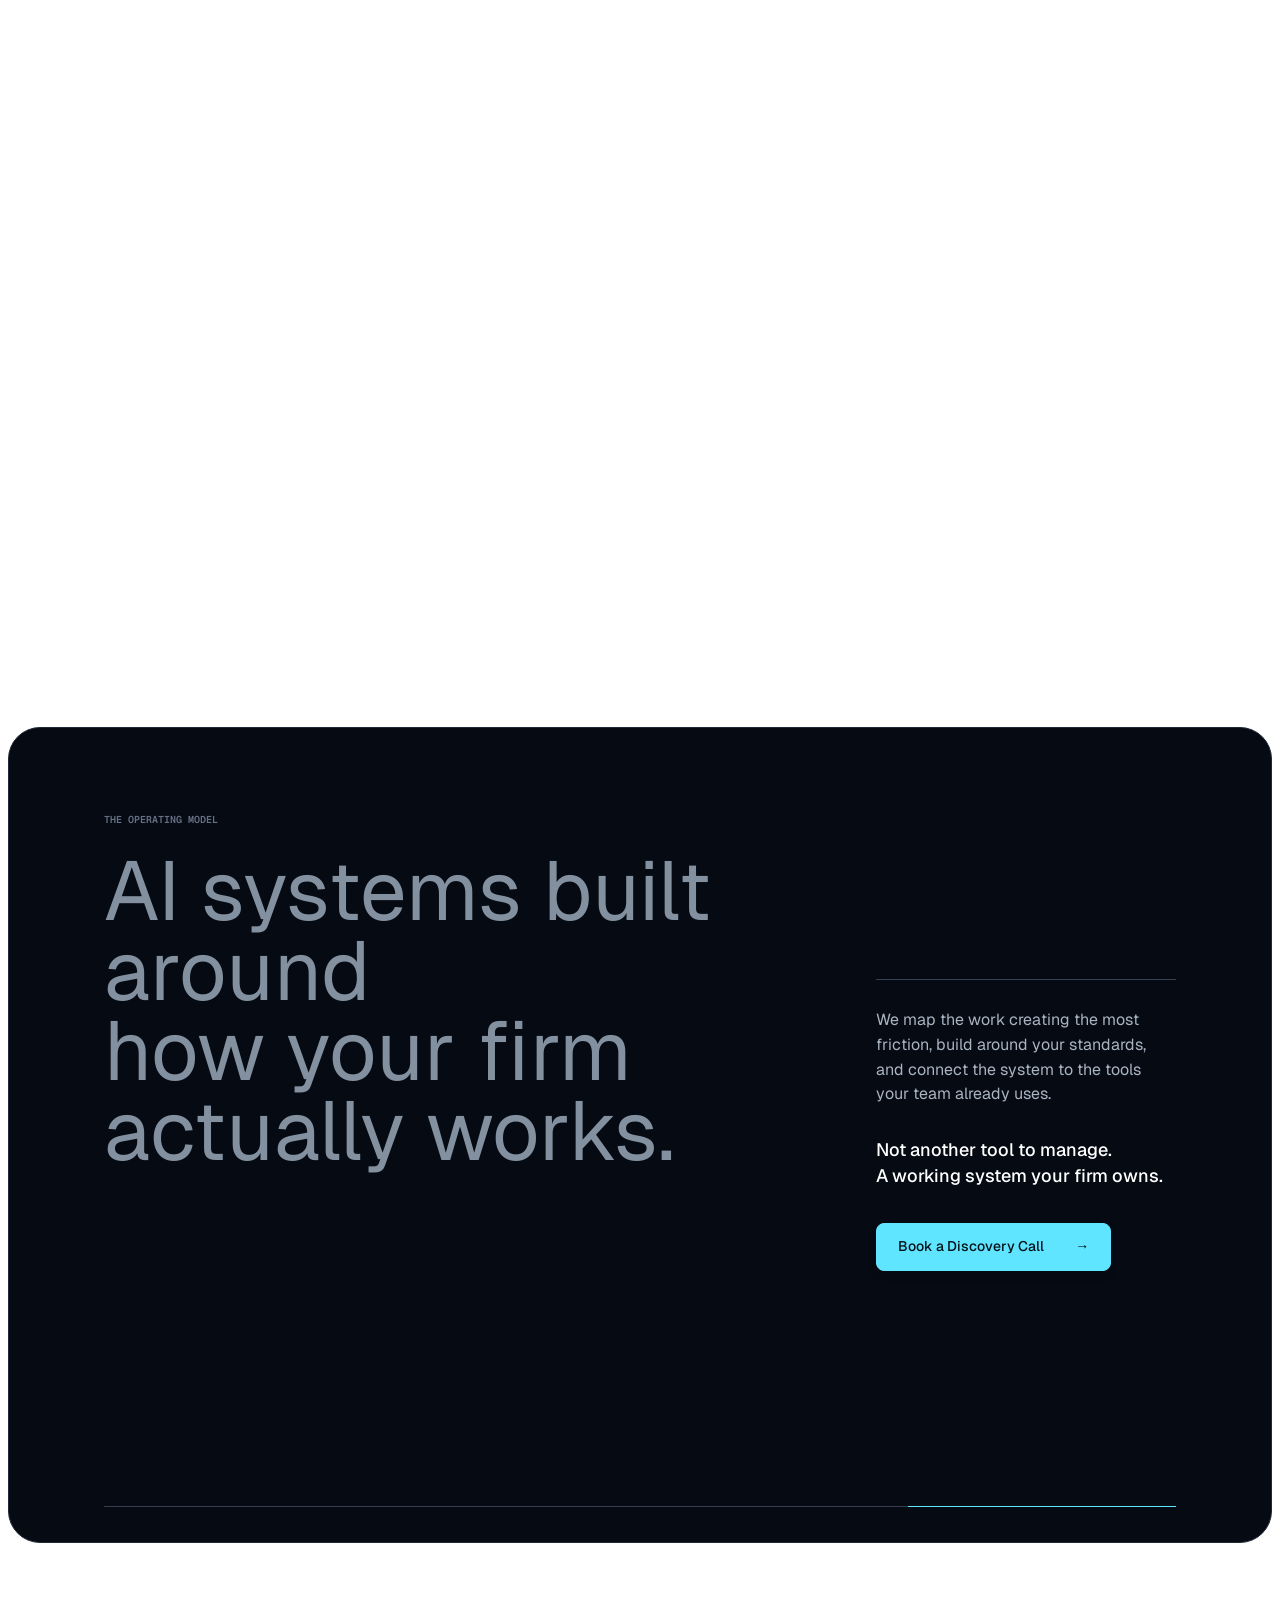
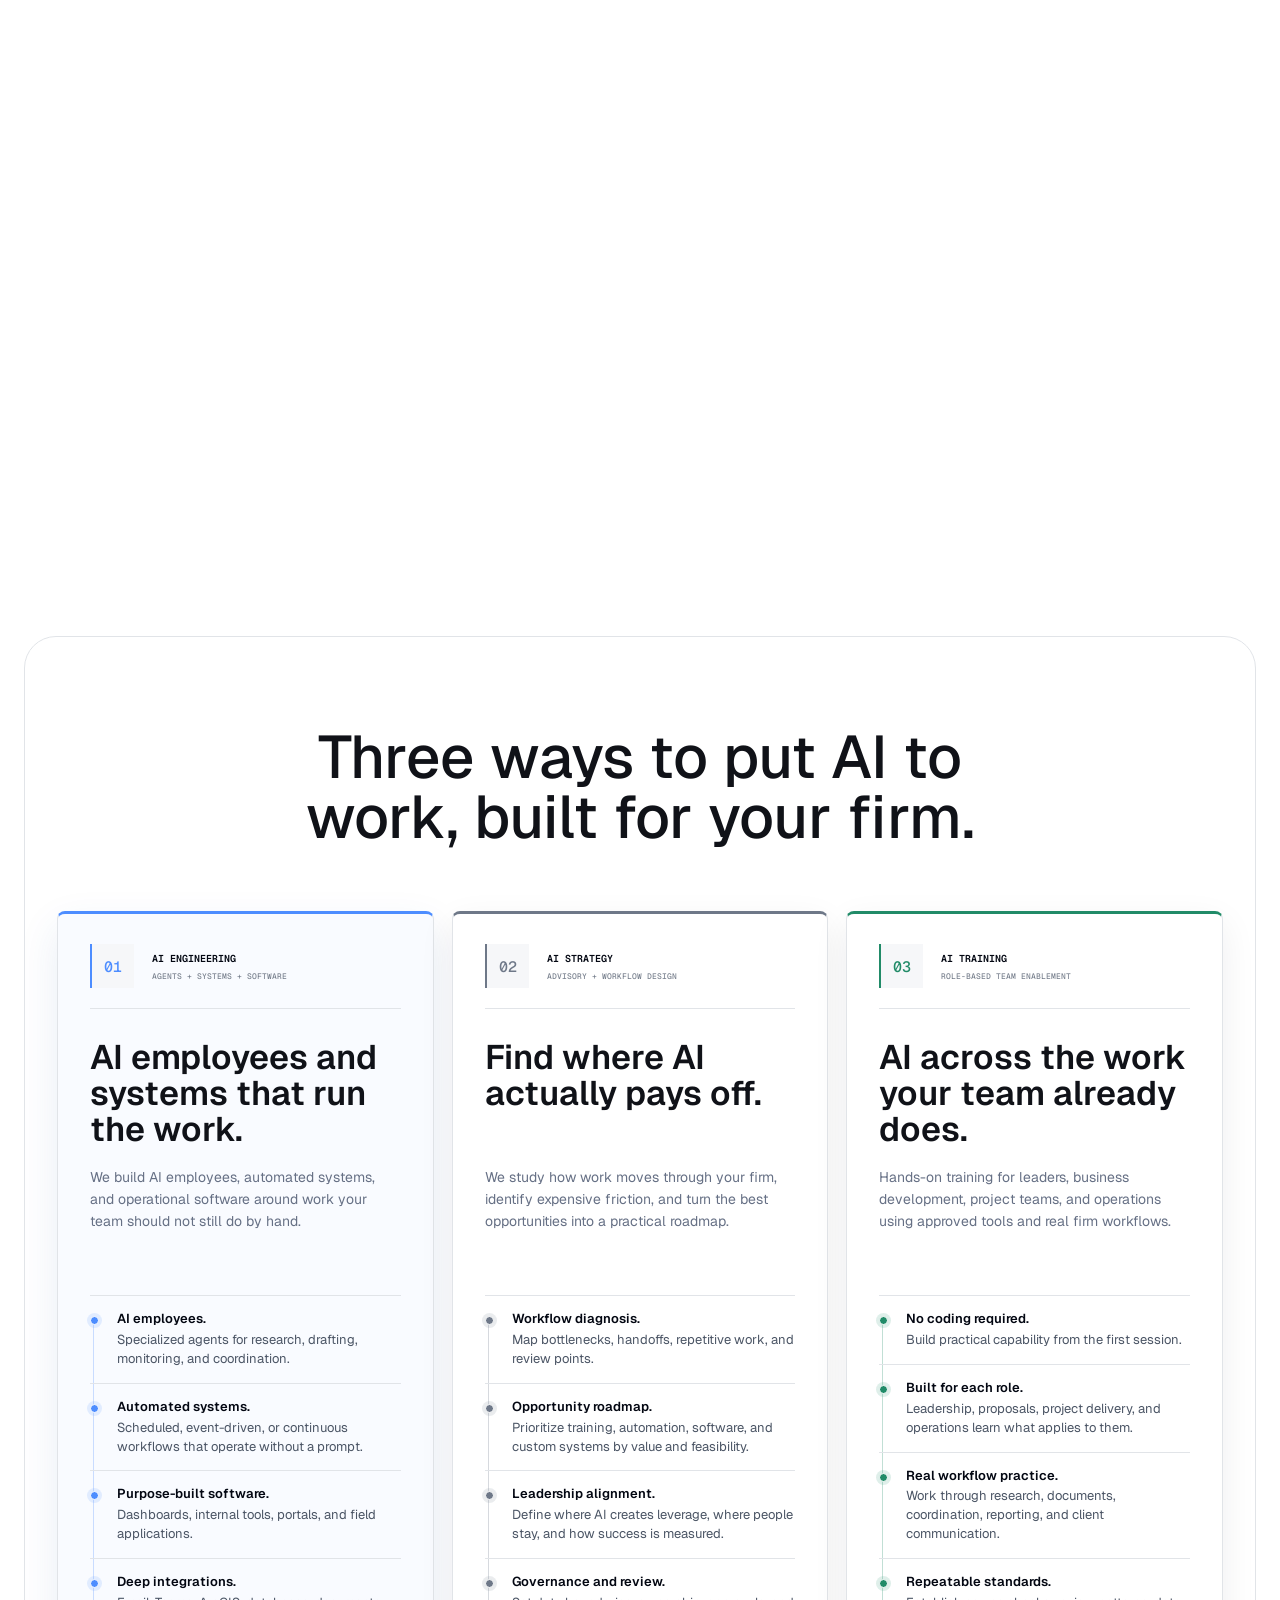
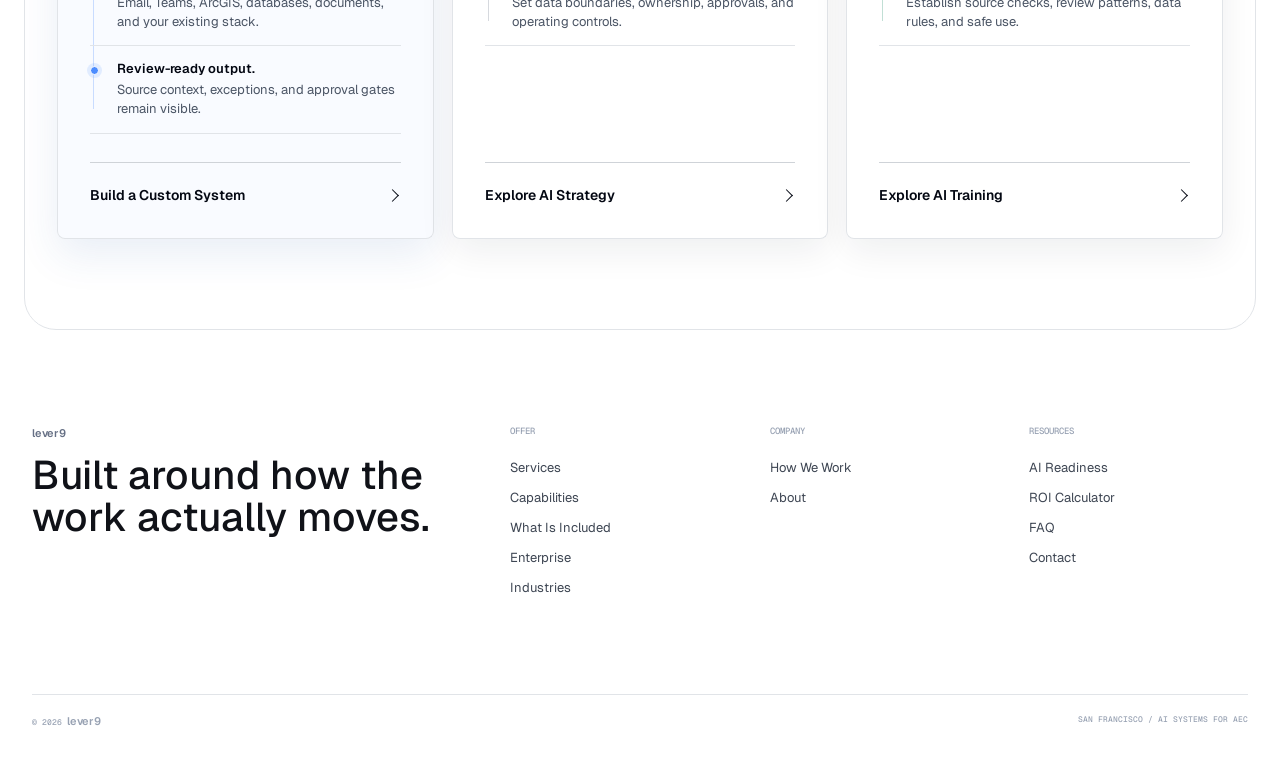
==== commit 6de4ace2: "Bust cache for enlarged Lever9 header" ====
--- a/index.html
+++ b/index.html
@@ -10,8 +10,8 @@
     <link rel="alternate icon" href="public/favicon-16.png" sizes="16x16" type="image/png" />
     <link rel="alternate icon" href="public/favicon-32.png" sizes="32x32" type="image/png" />
     <link rel="apple-touch-icon" href="public/favicon-180.png" />
-    <link rel="stylesheet" href="site.css?v=lever9-20260811-1" />
-    <script src="site.js?v=lever9-20260811-1" defer></script>
+    <link rel="stylesheet" href="site.css?v=lever9-logo-20260812-2" />
+    <script src="site.js?v=lever9-logo-20260812-2" defer></script>
   </head>
   <body class="home-page">
     <div data-site-header></div>
--- a/site.css
+++ b/site.css
@@ -188,7 +188,7 @@
   gap: 11px;
   align-items: center;
   width: max-content;
-  font-size: 22px;
+  font-size: 50px;
   font-weight: 600;
   letter-spacing: -.03em;
   line-height: 1;
@@ -196,8 +196,8 @@
 
 .brand-mark {
   display: block;
-  width: 24px;
-  height: 24px;
+  width: 58px;
+  height: 58px;
   color: var(--ink);
 }
 
@@ -5519,8 +5519,8 @@
   :root { --nav-h: 62px; --gutter: 24px; --radius-lg: 26px; }
   body { padding-bottom: 76px; font-size: 15px; }
   .nav-inner { padding: 0 24px; border-right: 0; border-left: 0; }
-  .brand { font-size: 21px; }
-  .brand-mark { width: 22px; height: 22px; }
+  .brand { font-size: 46px; }
+  .brand-mark { width: 52px; height: 52px; }
   .mobile-sticky-cta { display: flex; }
   .gamut-hero, .page-hero, .offer-field, .cta { max-width: calc(100% - 16px); margin-top: 8px; }
   .gamut-hero { min-height: 670px; }
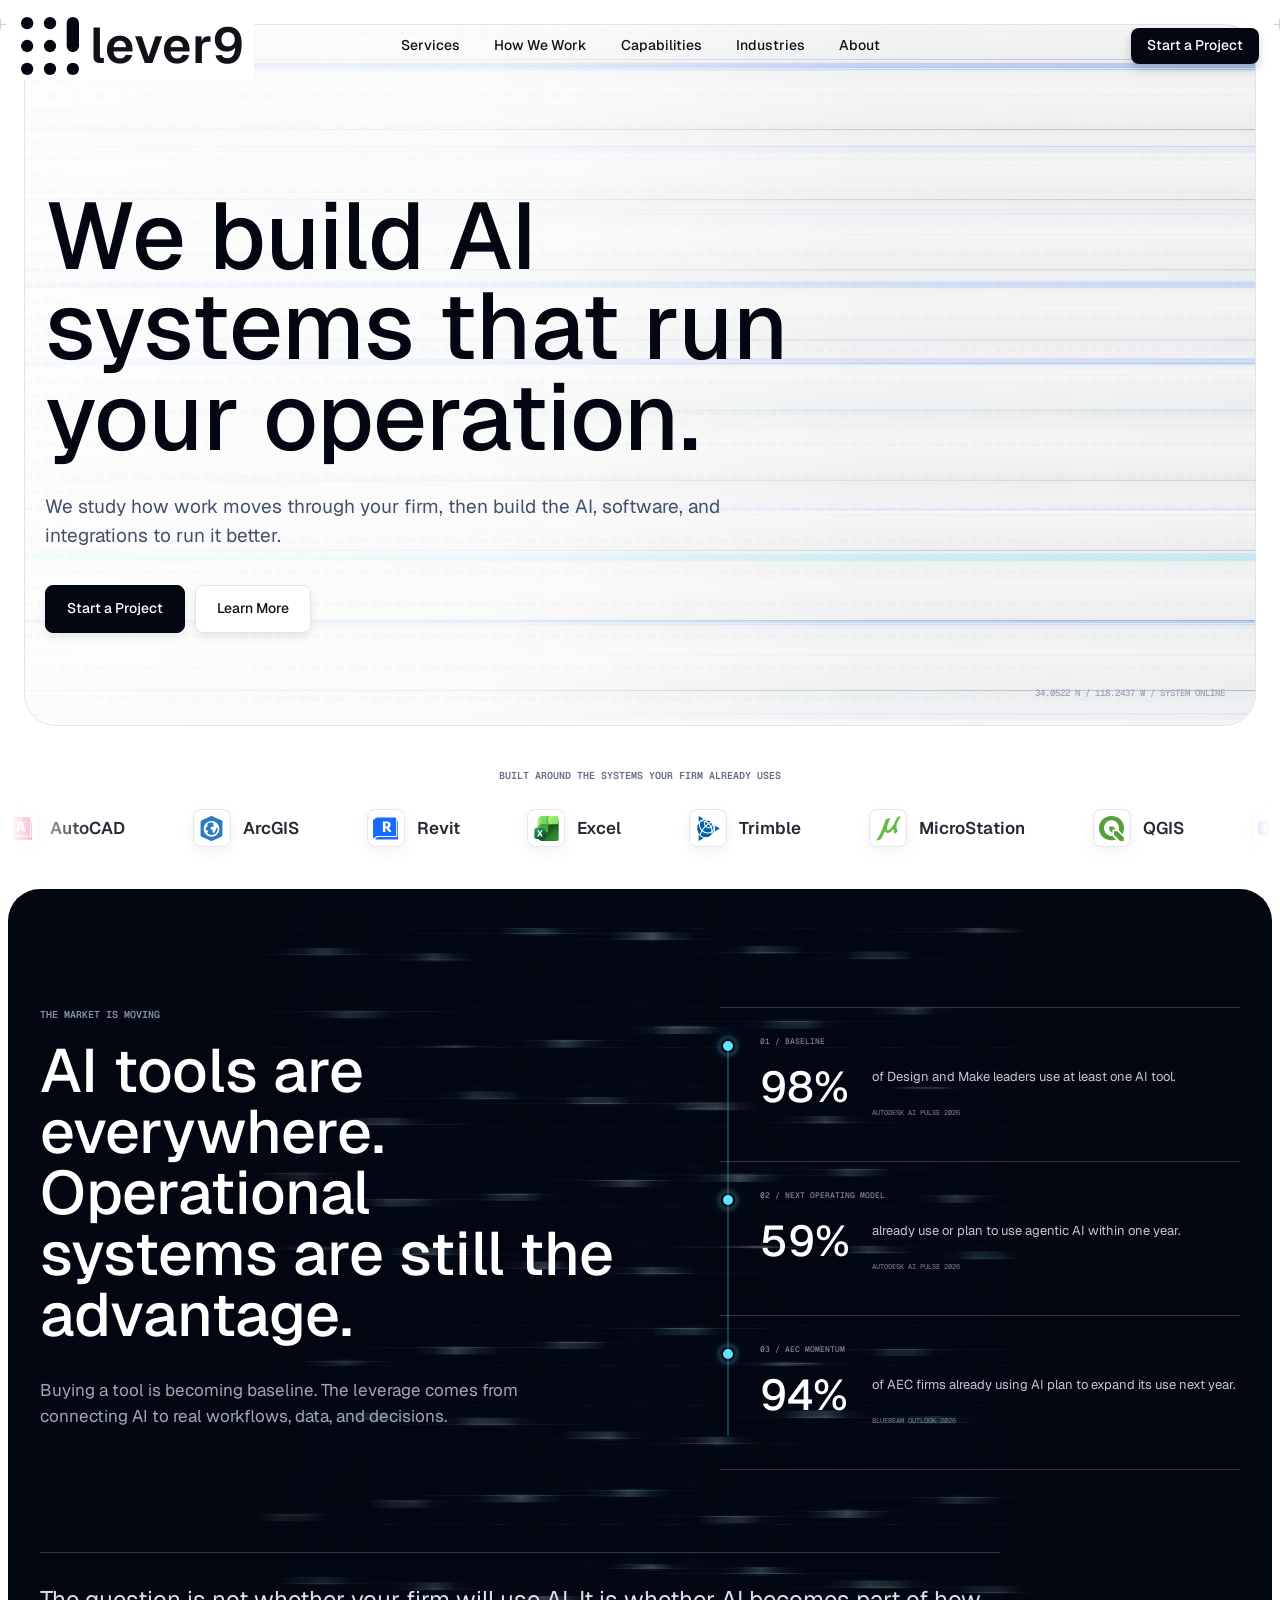
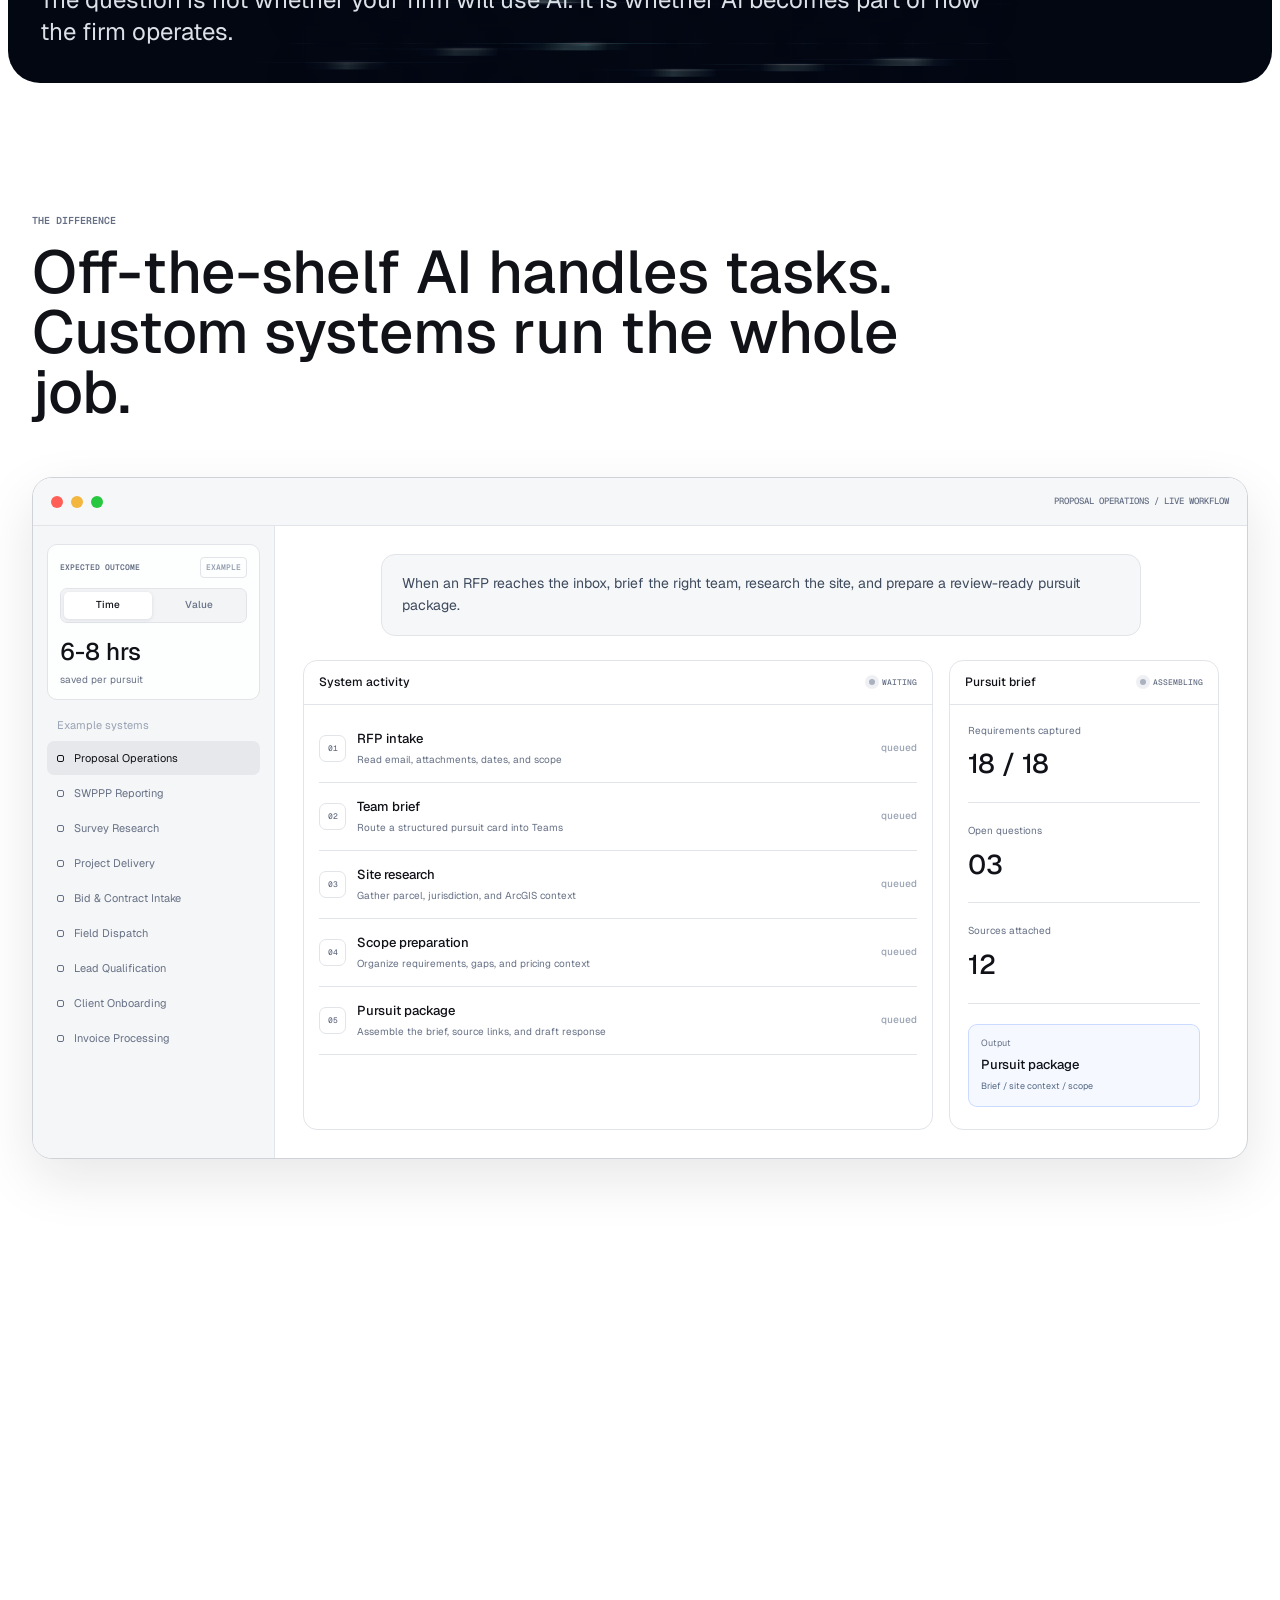
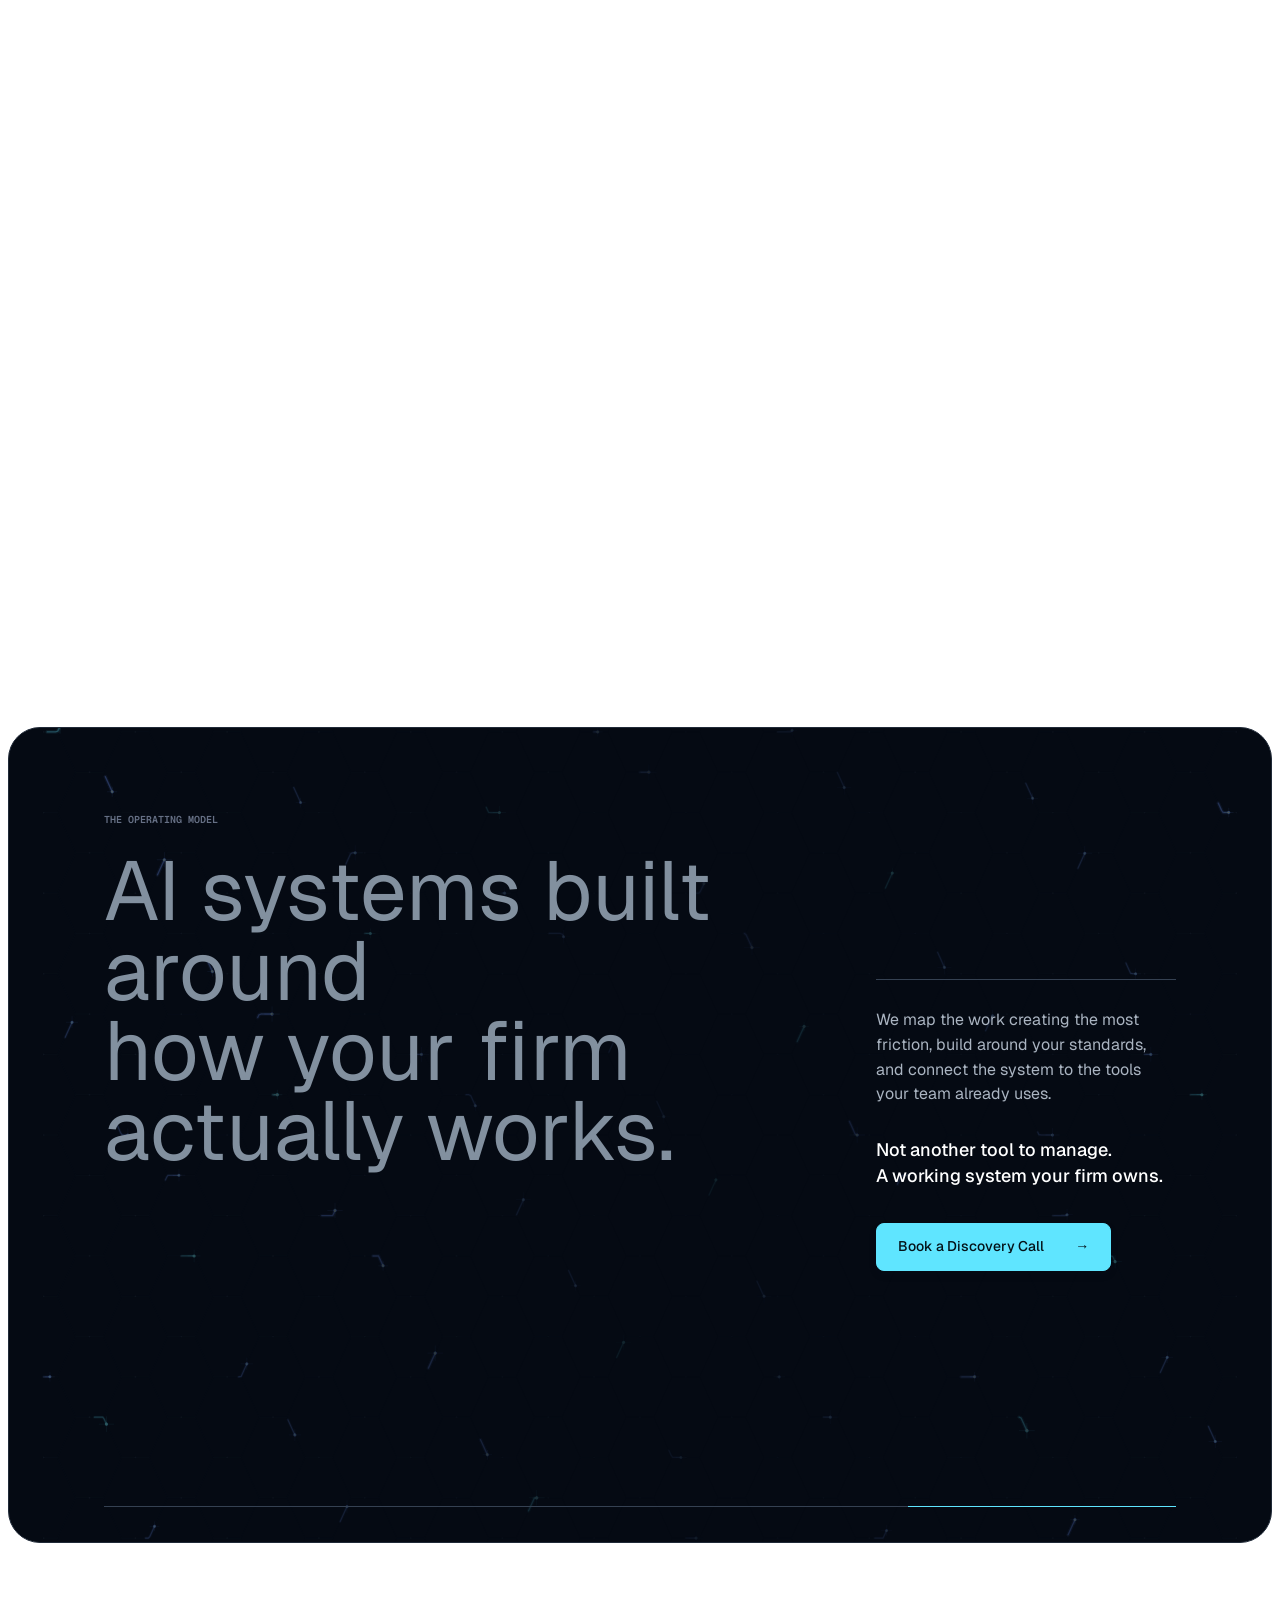
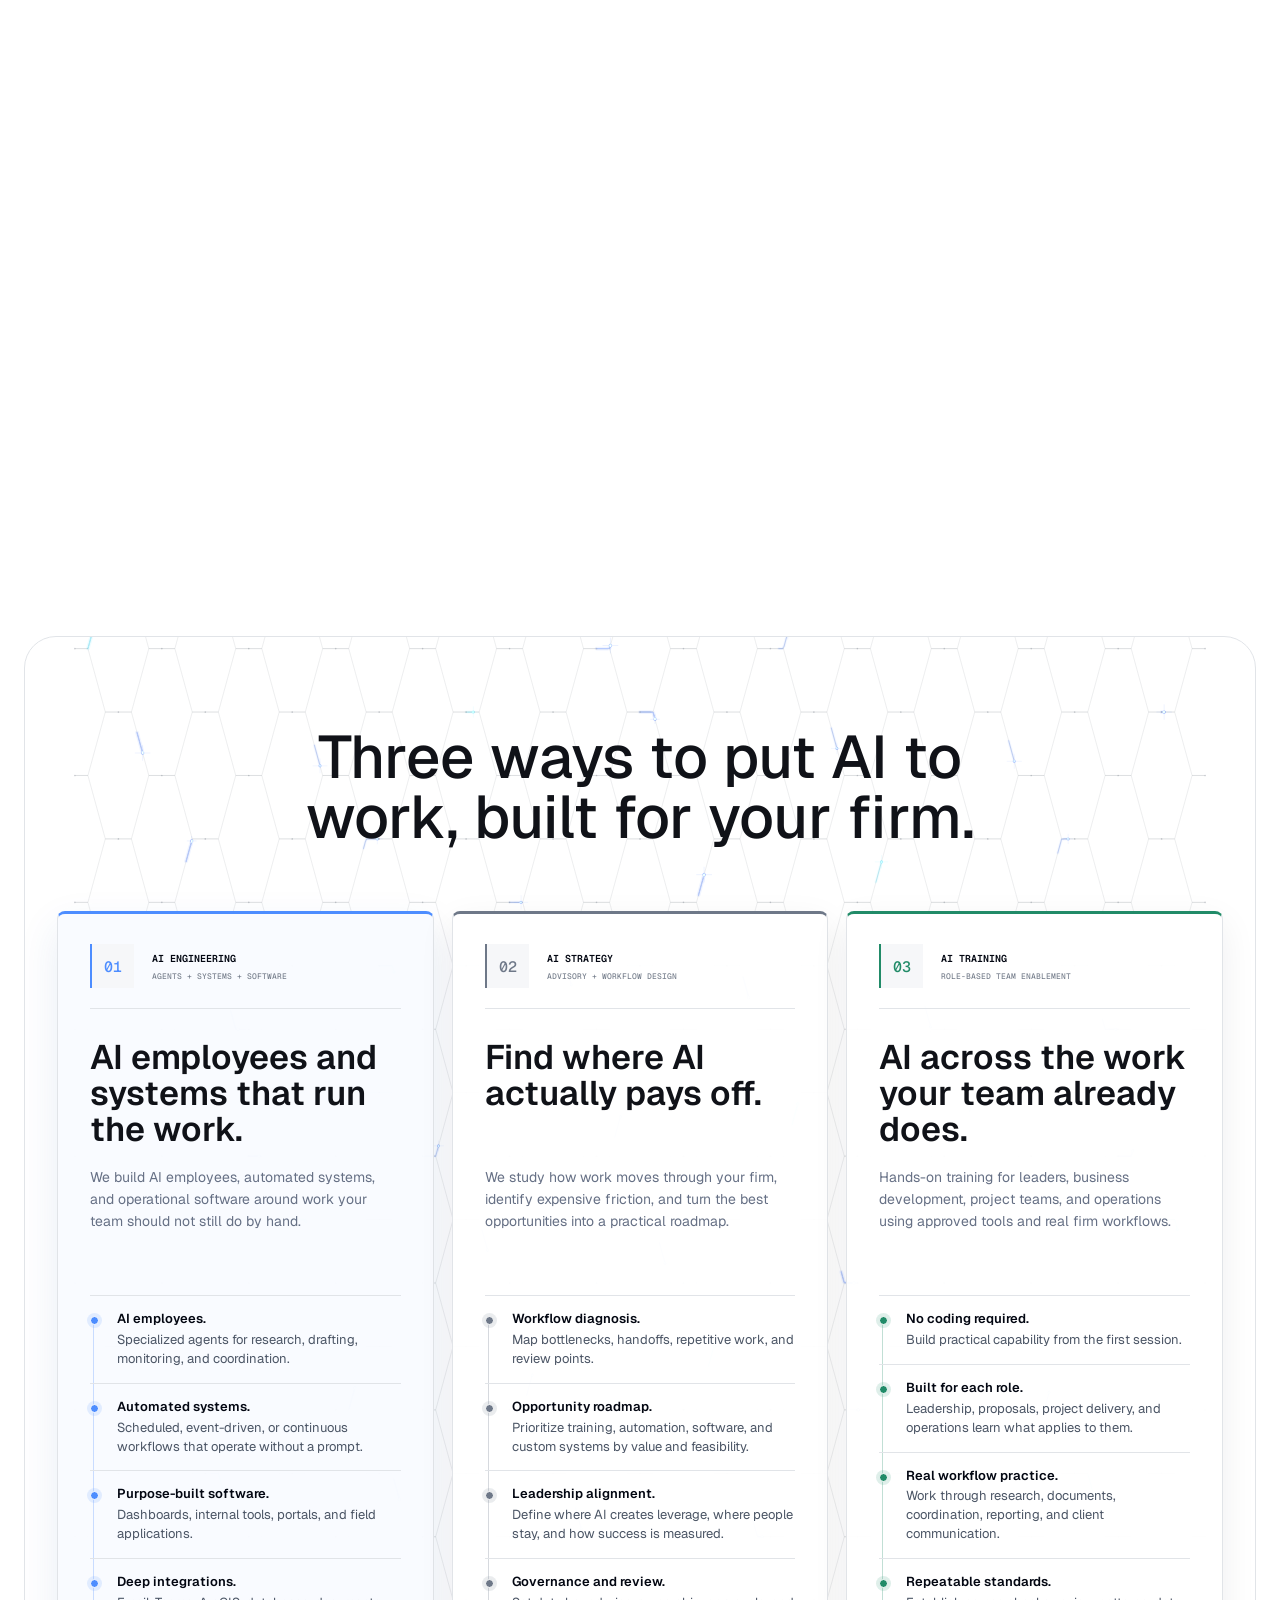
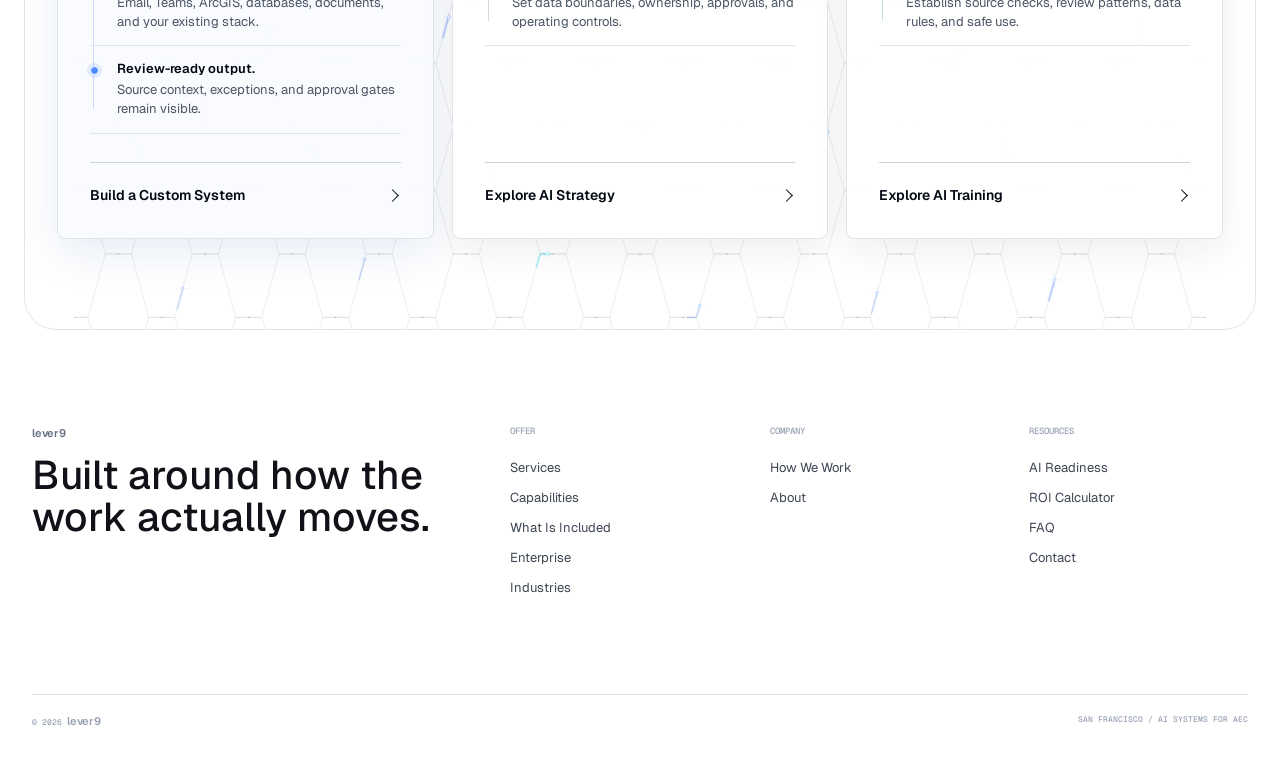
==== commit d7d19acc: "Clear hero contour behind Lever9 logo" ====
--- a/index.html
+++ b/index.html
@@ -10,8 +10,8 @@
     <link rel="alternate icon" href="public/favicon-16.png" sizes="16x16" type="image/png" />
     <link rel="alternate icon" href="public/favicon-32.png" sizes="32x32" type="image/png" />
     <link rel="apple-touch-icon" href="public/favicon-180.png" />
-    <link rel="stylesheet" href="site.css?v=lever9-logo-20260812-2" />
-    <script src="site.js?v=lever9-logo-20260812-2" defer></script>
+    <link rel="stylesheet" href="site.css?v=lever9-logo-20260812-3" />
+    <script src="site.js?v=lever9-logo-20260812-3" defer></script>
   </head>
   <body class="home-page">
     <div data-site-header></div>
--- a/site.css
+++ b/site.css
@@ -184,6 +184,8 @@
 .nav-inner::after { right: -6px; }
 
 .brand {
+  position: relative;
+  z-index: 1;
   display: inline-flex;
   gap: 11px;
   align-items: center;
@@ -192,6 +194,14 @@
   font-weight: 600;
   letter-spacing: -.03em;
   line-height: 1;
+}
+
+.home-page .site-header:not(.is-scrolled) .brand::before {
+  position: absolute;
+  z-index: -1;
+  inset: -5px -9px;
+  content: "";
+  background: var(--white);
 }
 
 .brand-mark {
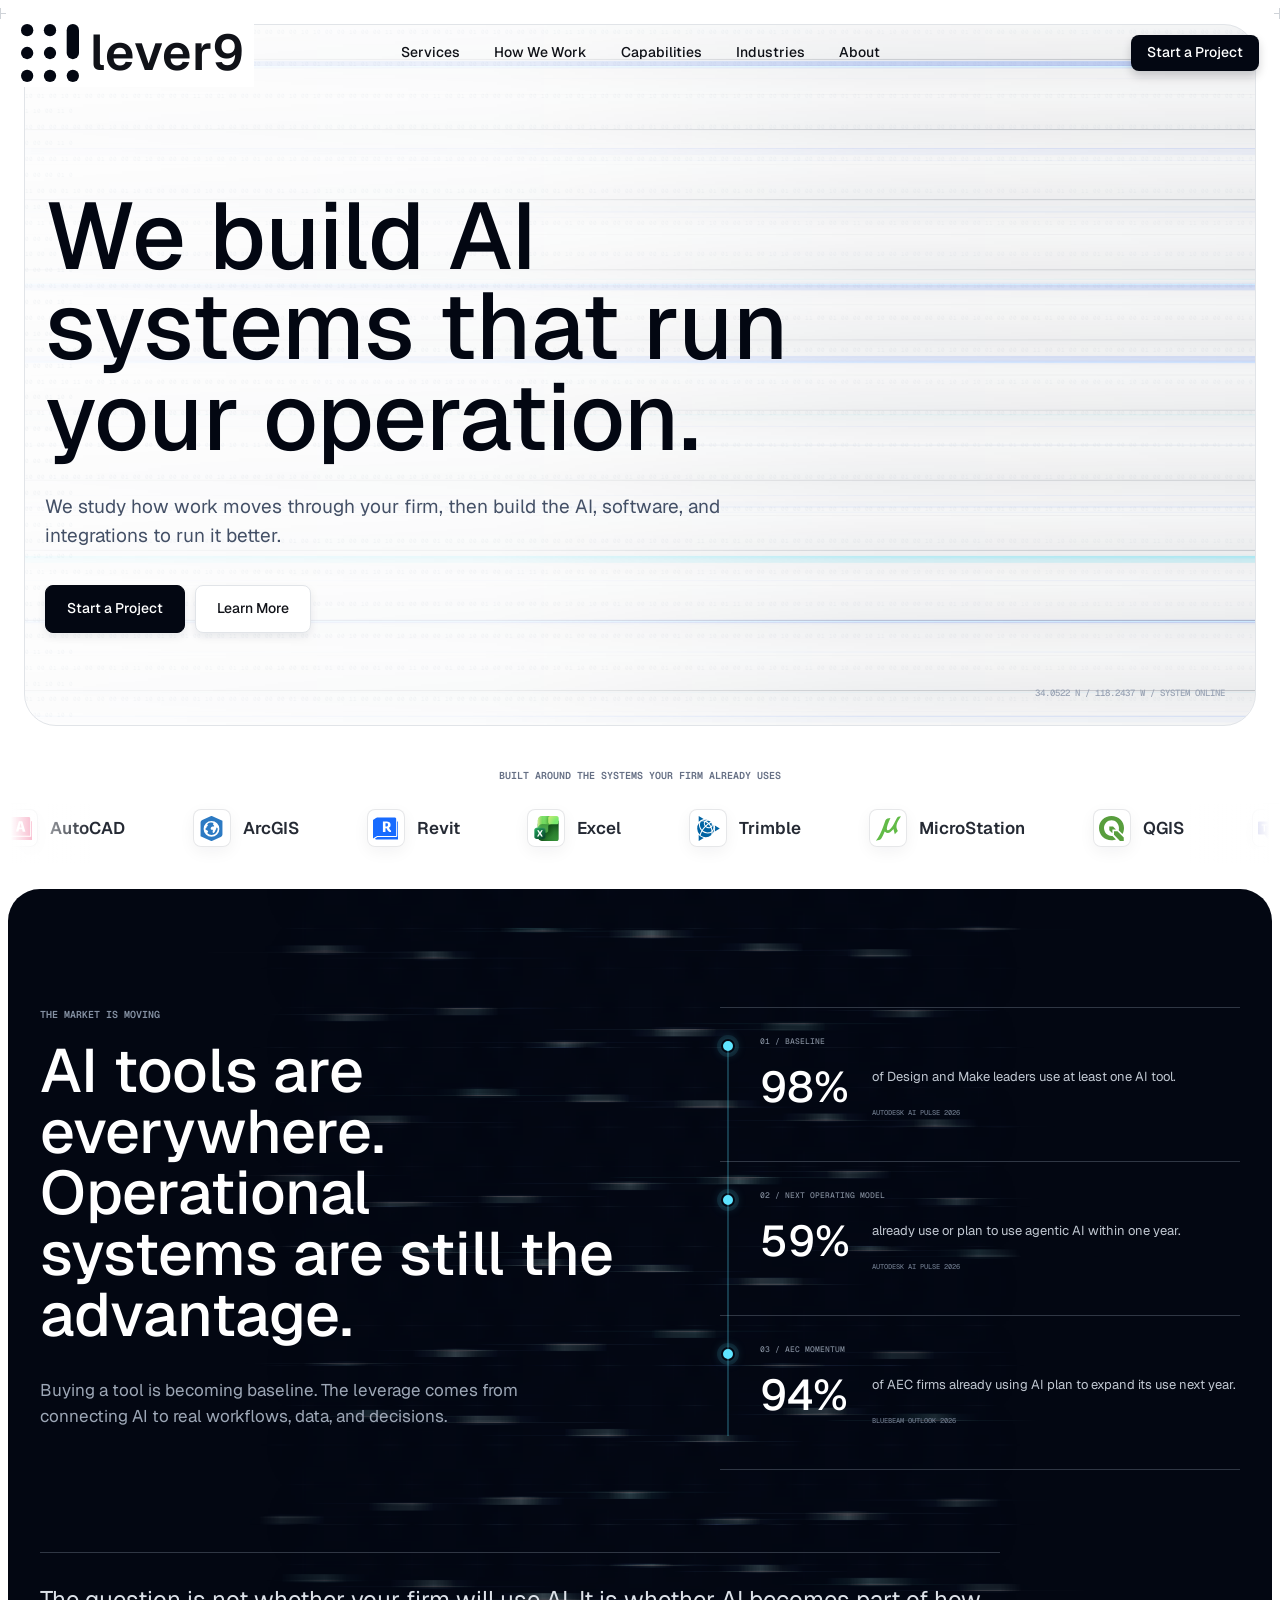
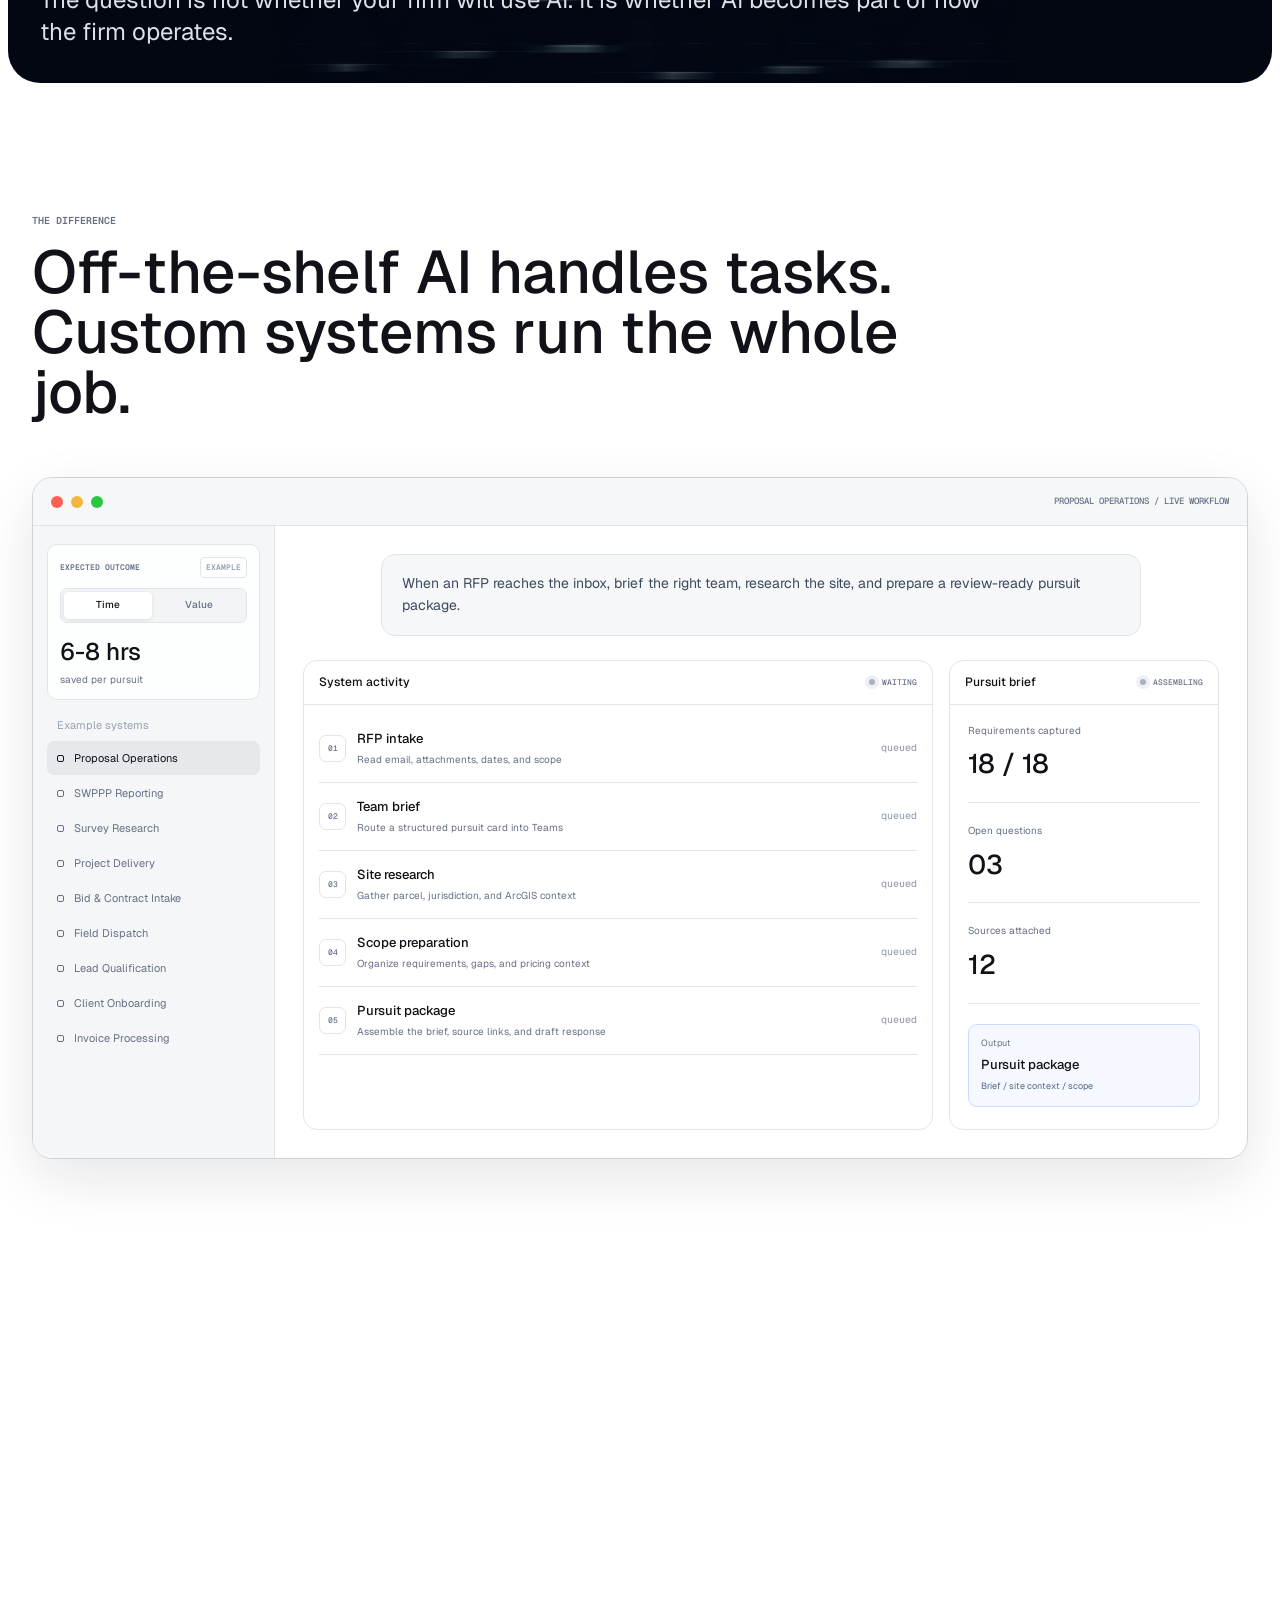
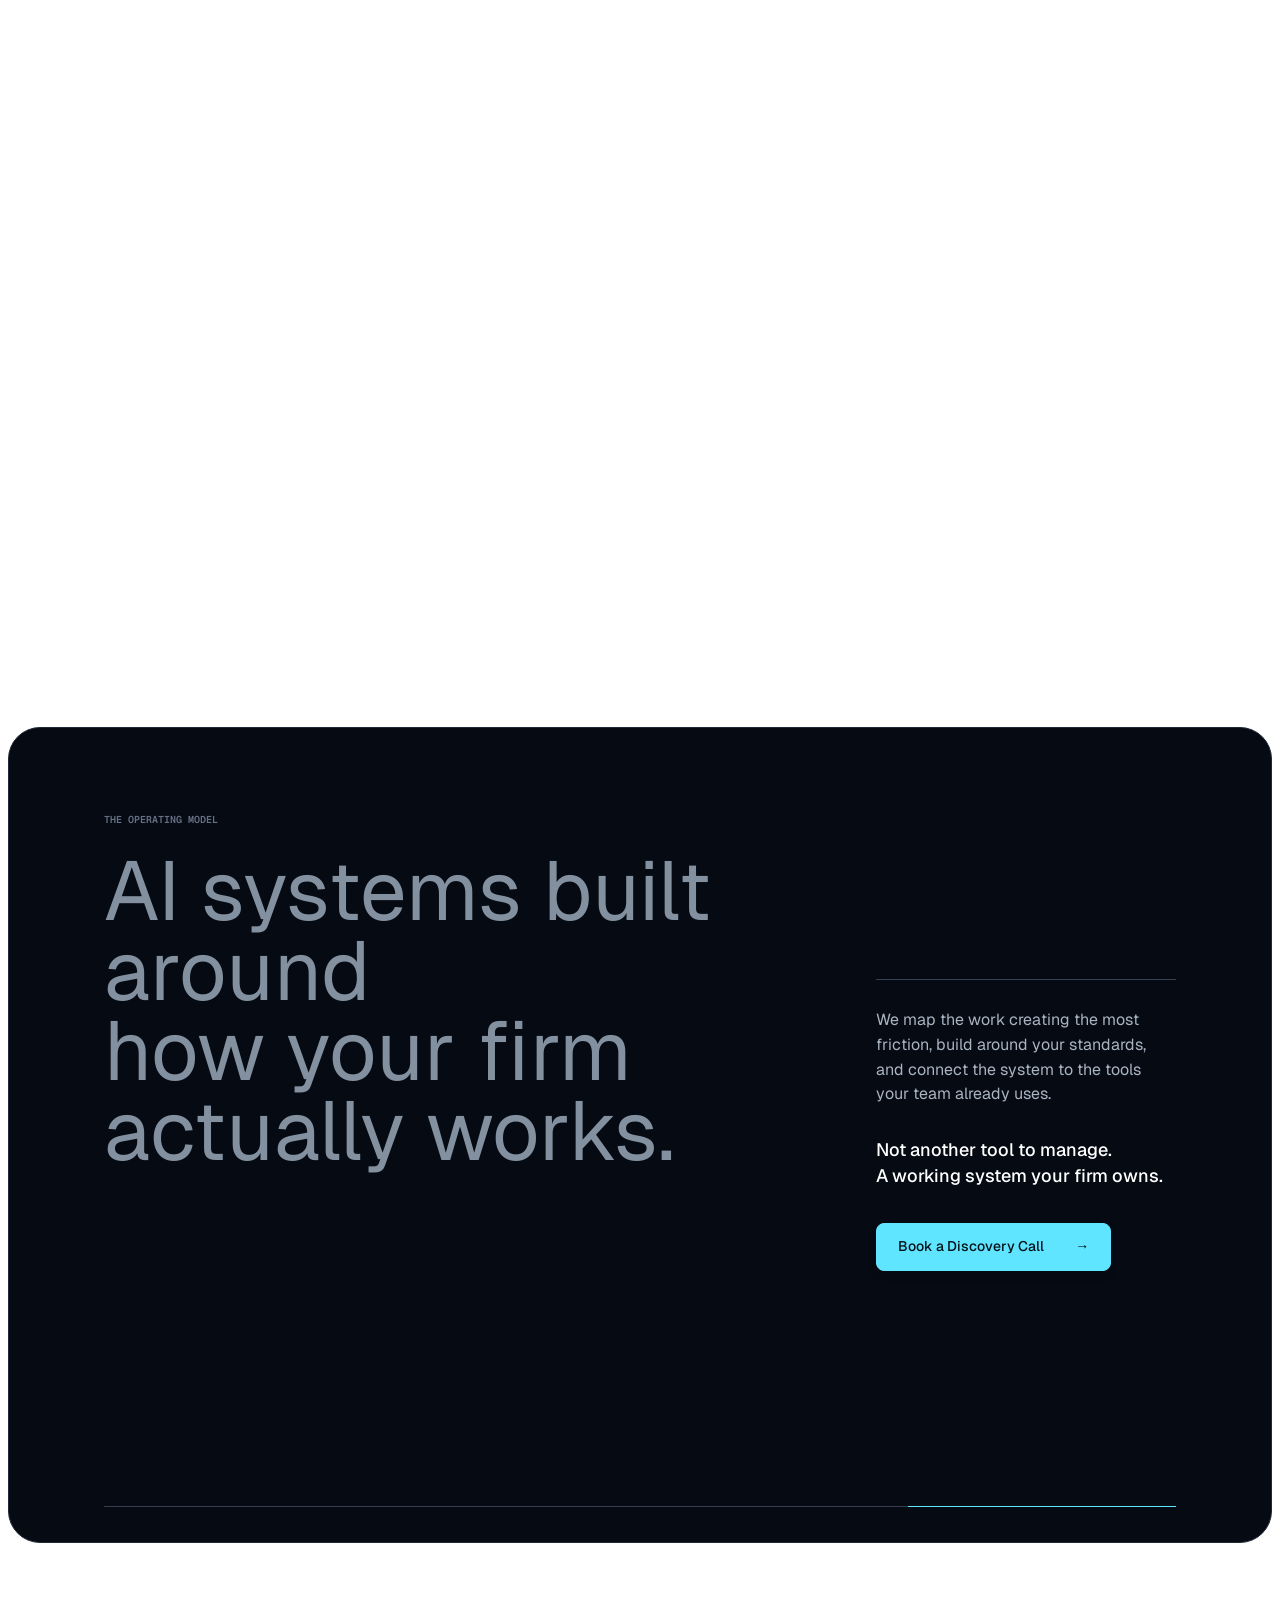
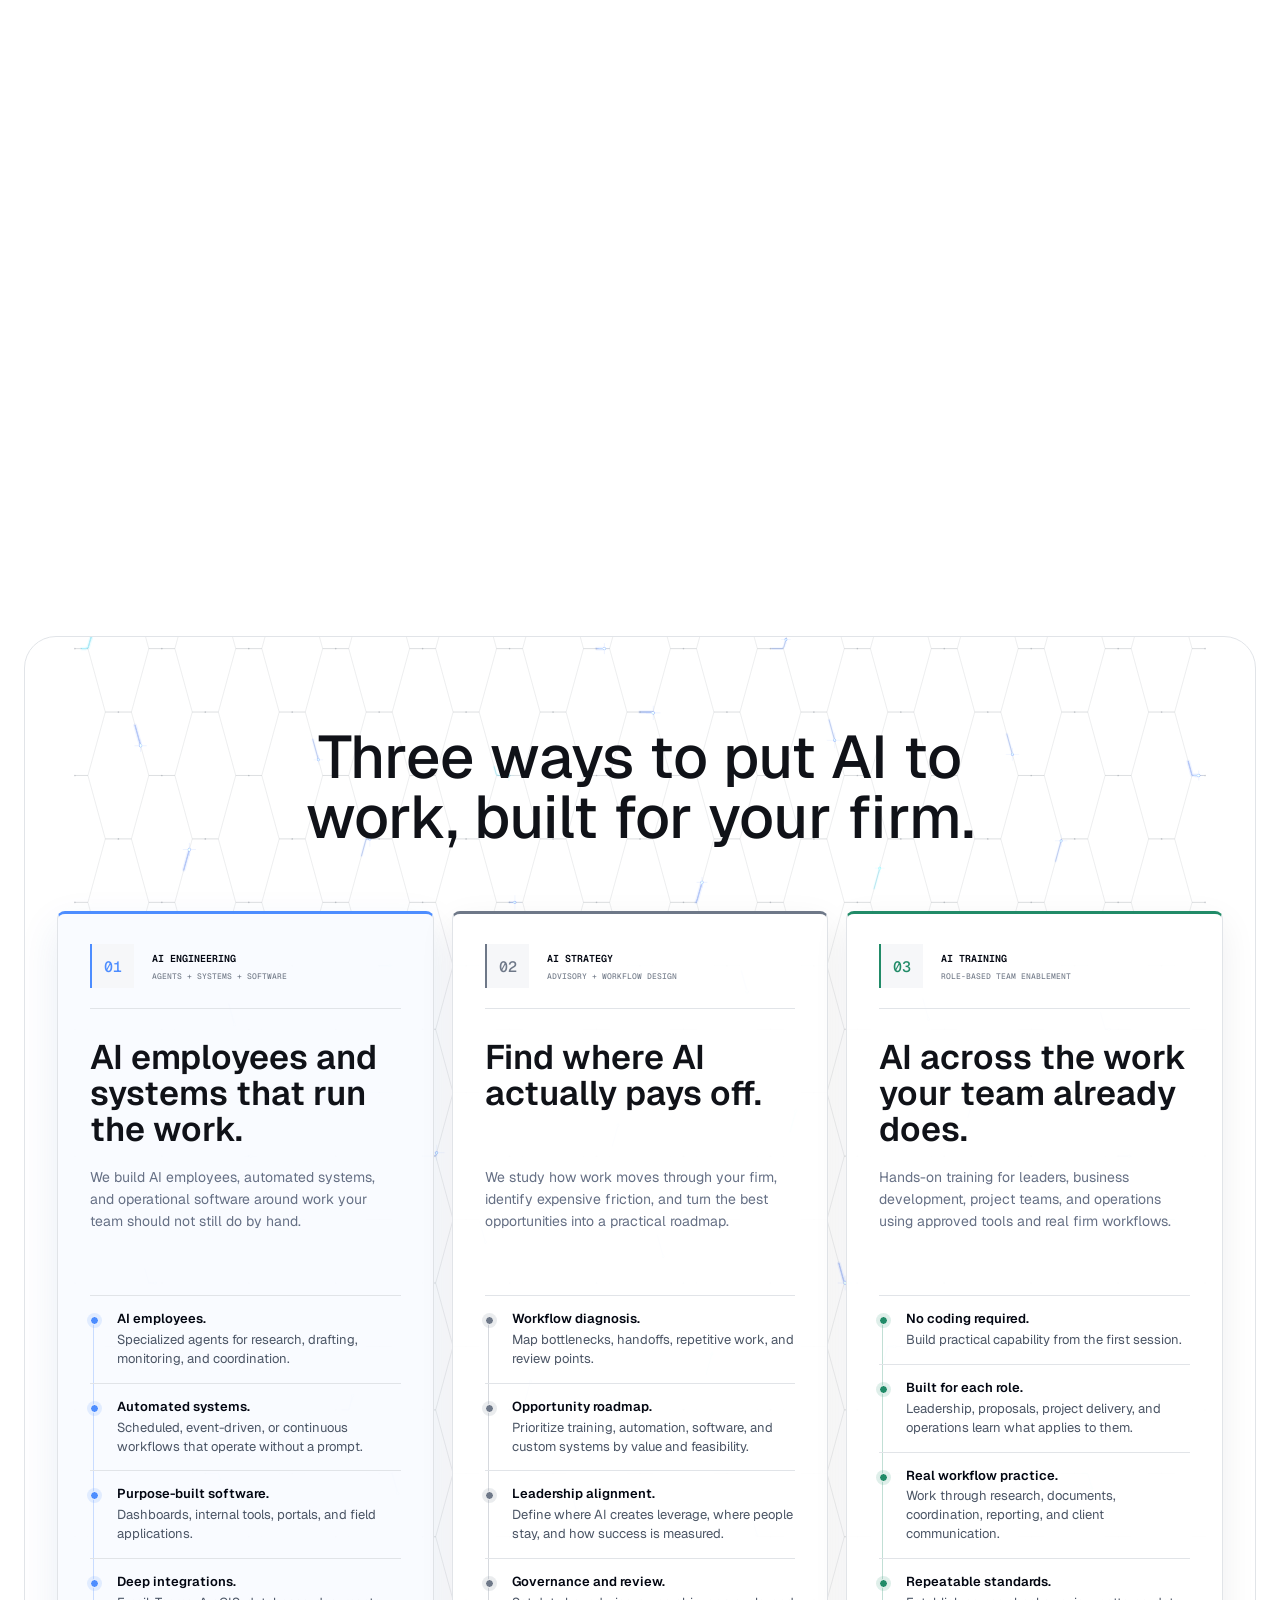
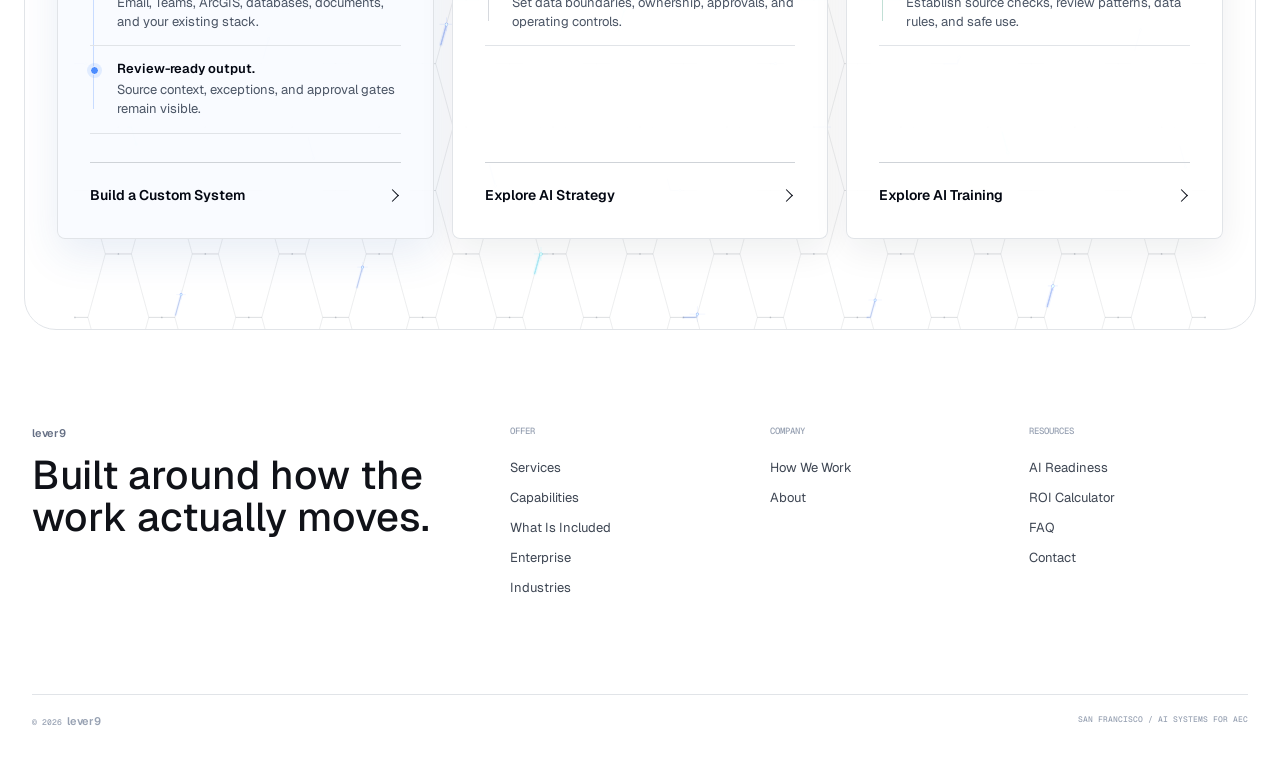
==== commit a13ce18d: "Increase Lever9 navigation height" ====
--- a/index.html
+++ b/index.html
@@ -10,8 +10,8 @@
     <link rel="alternate icon" href="public/favicon-16.png" sizes="16x16" type="image/png" />
     <link rel="alternate icon" href="public/favicon-32.png" sizes="32x32" type="image/png" />
     <link rel="apple-touch-icon" href="public/favicon-180.png" />
-    <link rel="stylesheet" href="site.css?v=lever9-logo-20260812-3" />
-    <script src="site.js?v=lever9-logo-20260812-3" defer></script>
+    <link rel="stylesheet" href="site.css?v=lever9-nav-20260812-1" />
+    <script src="site.js?v=lever9-nav-20260812-1" defer></script>
   </head>
   <body class="home-page">
     <div data-site-header></div>
--- a/site.css
+++ b/site.css
@@ -56,7 +56,7 @@
   --mono: "Geist Mono", "SFMono-Regular", Consolas, monospace;
   --max: 1280px;
   --gutter: 32px;
-  --nav-h: 70px;
+  --nav-h: 105px;
   --radius-lg: 32px;
   --radius-md: 24px;
   --radius-sm: 8px;
@@ -895,7 +895,7 @@
 
 .system-thesis-pin {
   position: sticky;
-  top: 76px;
+  top: calc(var(--nav-h) + 6px);
   min-height: min(690px, calc(100vh - 84px));
   height: calc(100vh - 84px);
   overflow: hidden;
@@ -3361,7 +3361,7 @@
   }
 
   .system-thesis-pin {
-    top: 64px;
+    top: calc(var(--nav-h) + 2px);
     min-height: calc(100vh - 70px);
     height: calc(100vh - 70px);
   }
@@ -5383,7 +5383,7 @@
 
 @media (min-width: 761px) {
   .home-page .site-header:not(.is-scrolled) .nav-inner {
-    transform: translateY(11px);
+    transform: none;
   }
 }
 
@@ -5526,7 +5526,7 @@
 }
 
 @media (max-width: 760px) {
-  :root { --nav-h: 62px; --gutter: 24px; --radius-lg: 26px; }
+  :root { --nav-h: 93px; --gutter: 24px; --radius-lg: 26px; }
   body { padding-bottom: 76px; font-size: 15px; }
   .nav-inner { padding: 0 24px; border-right: 0; border-left: 0; }
   .brand { font-size: 46px; }
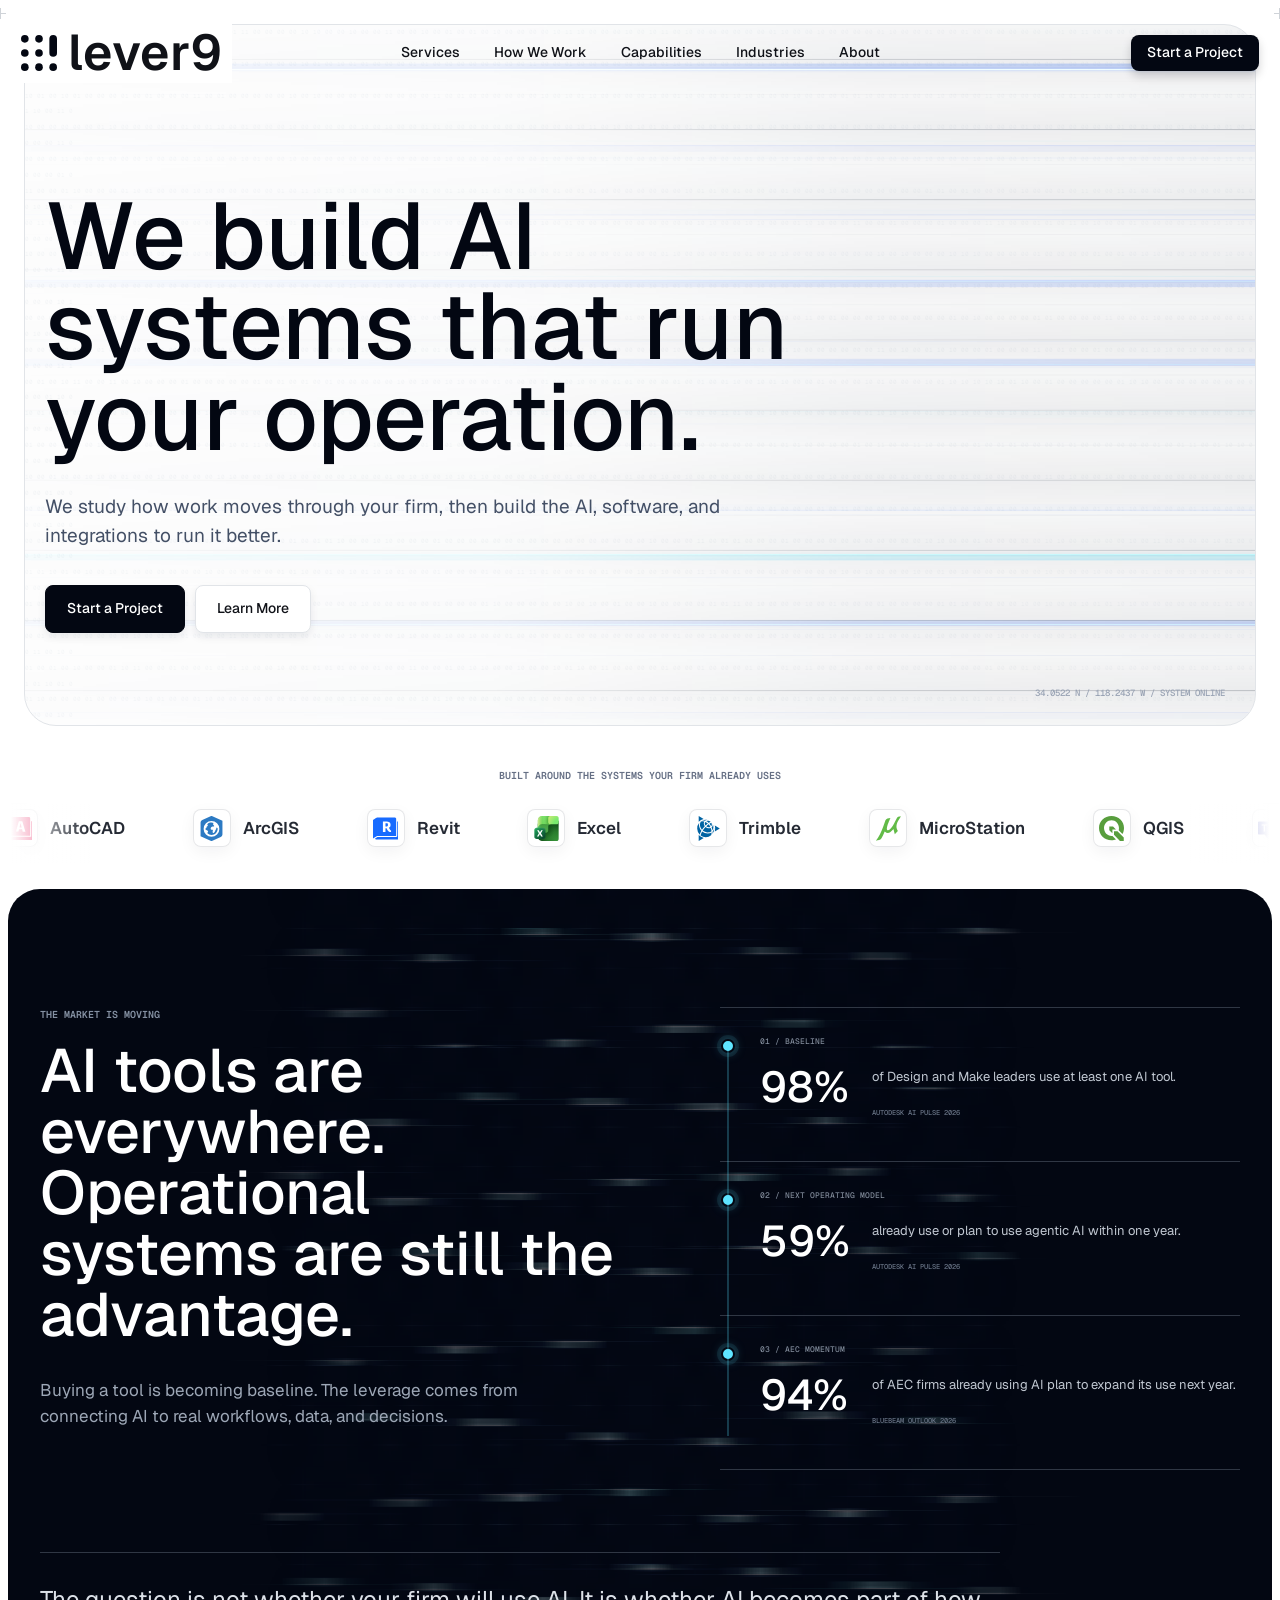
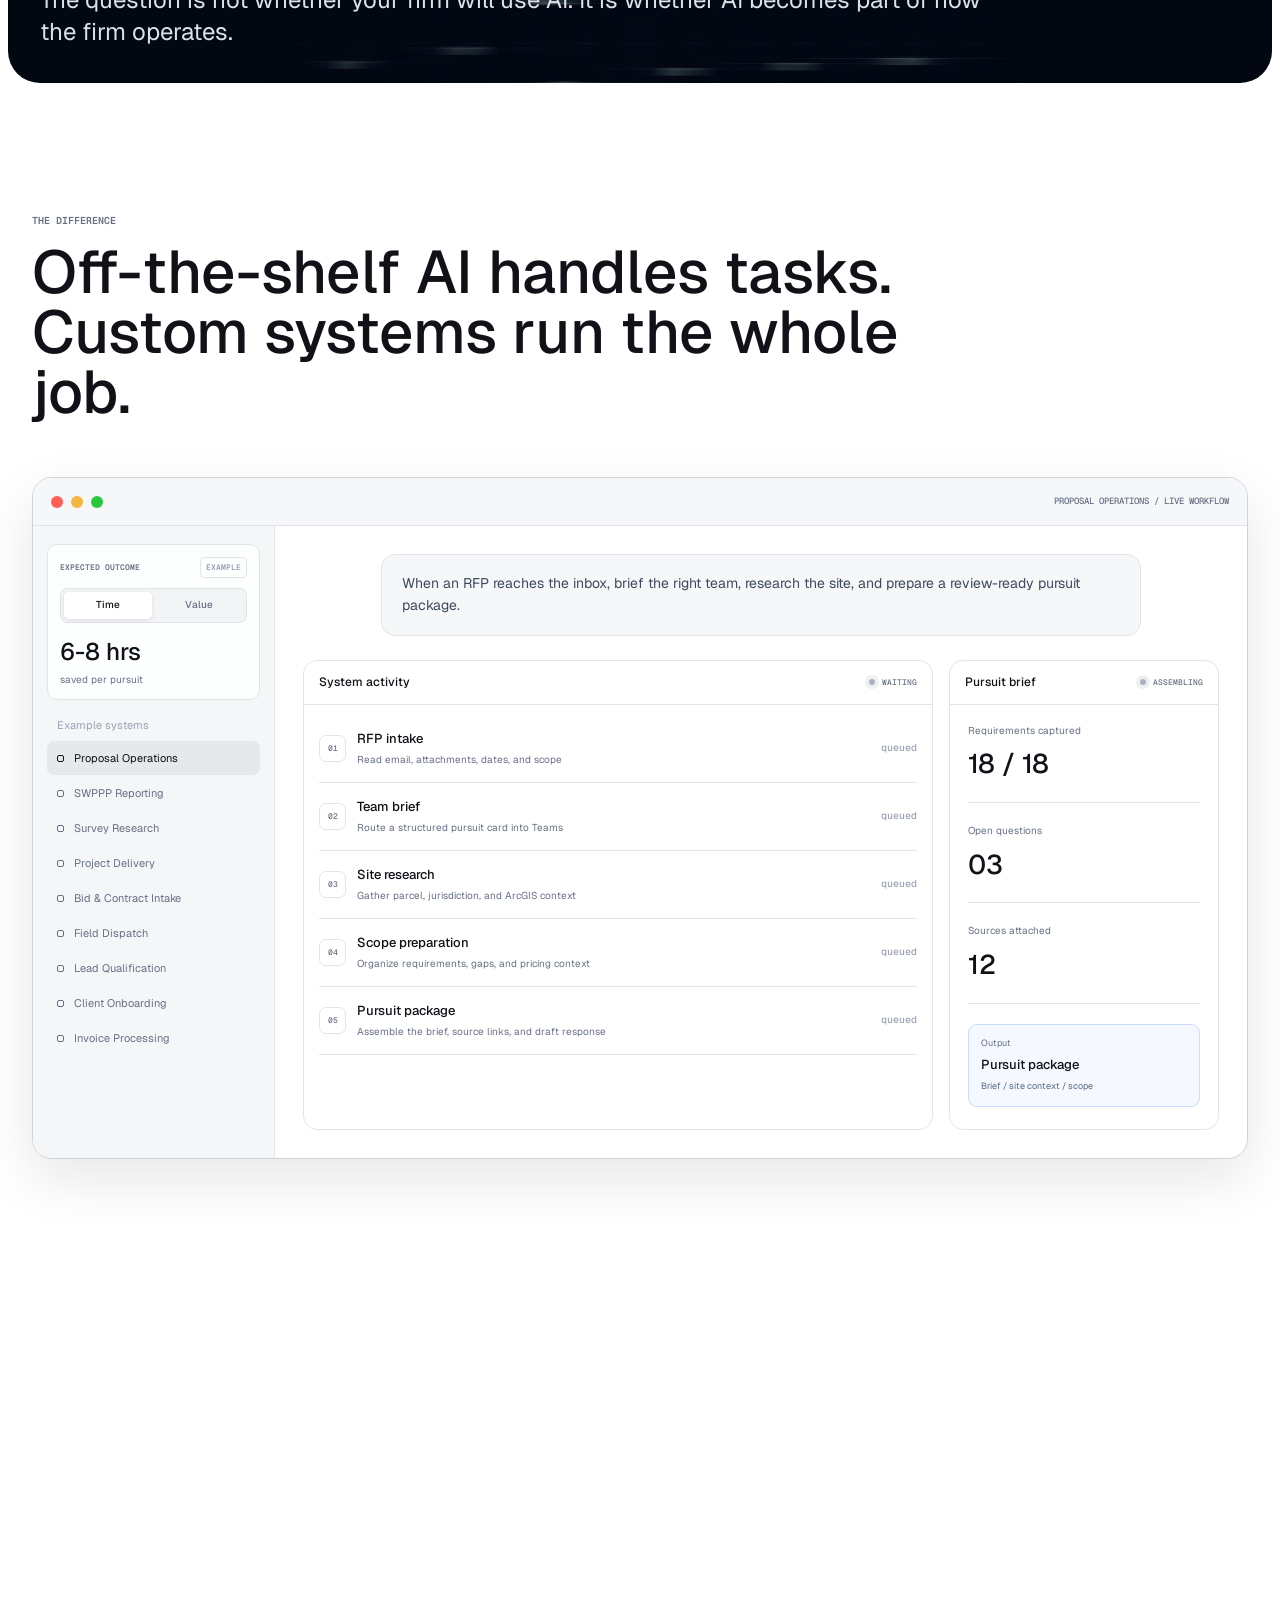
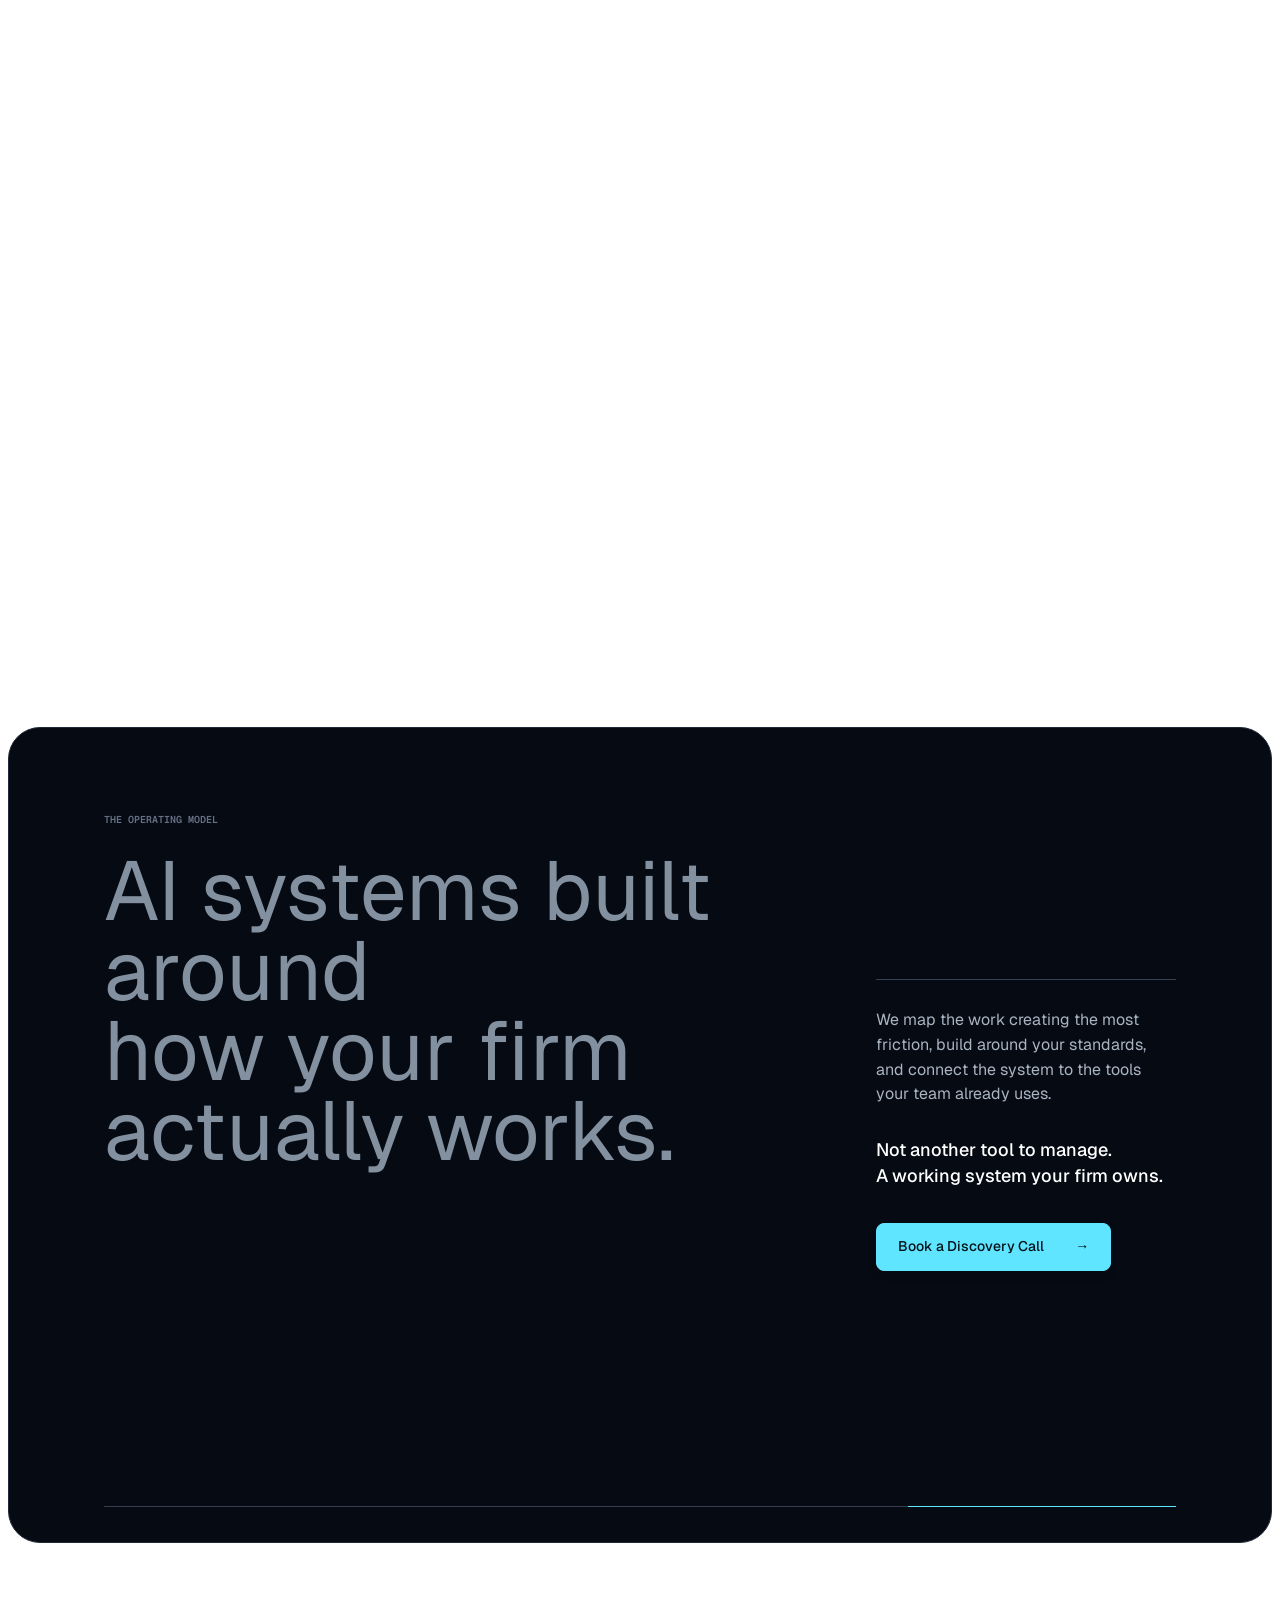
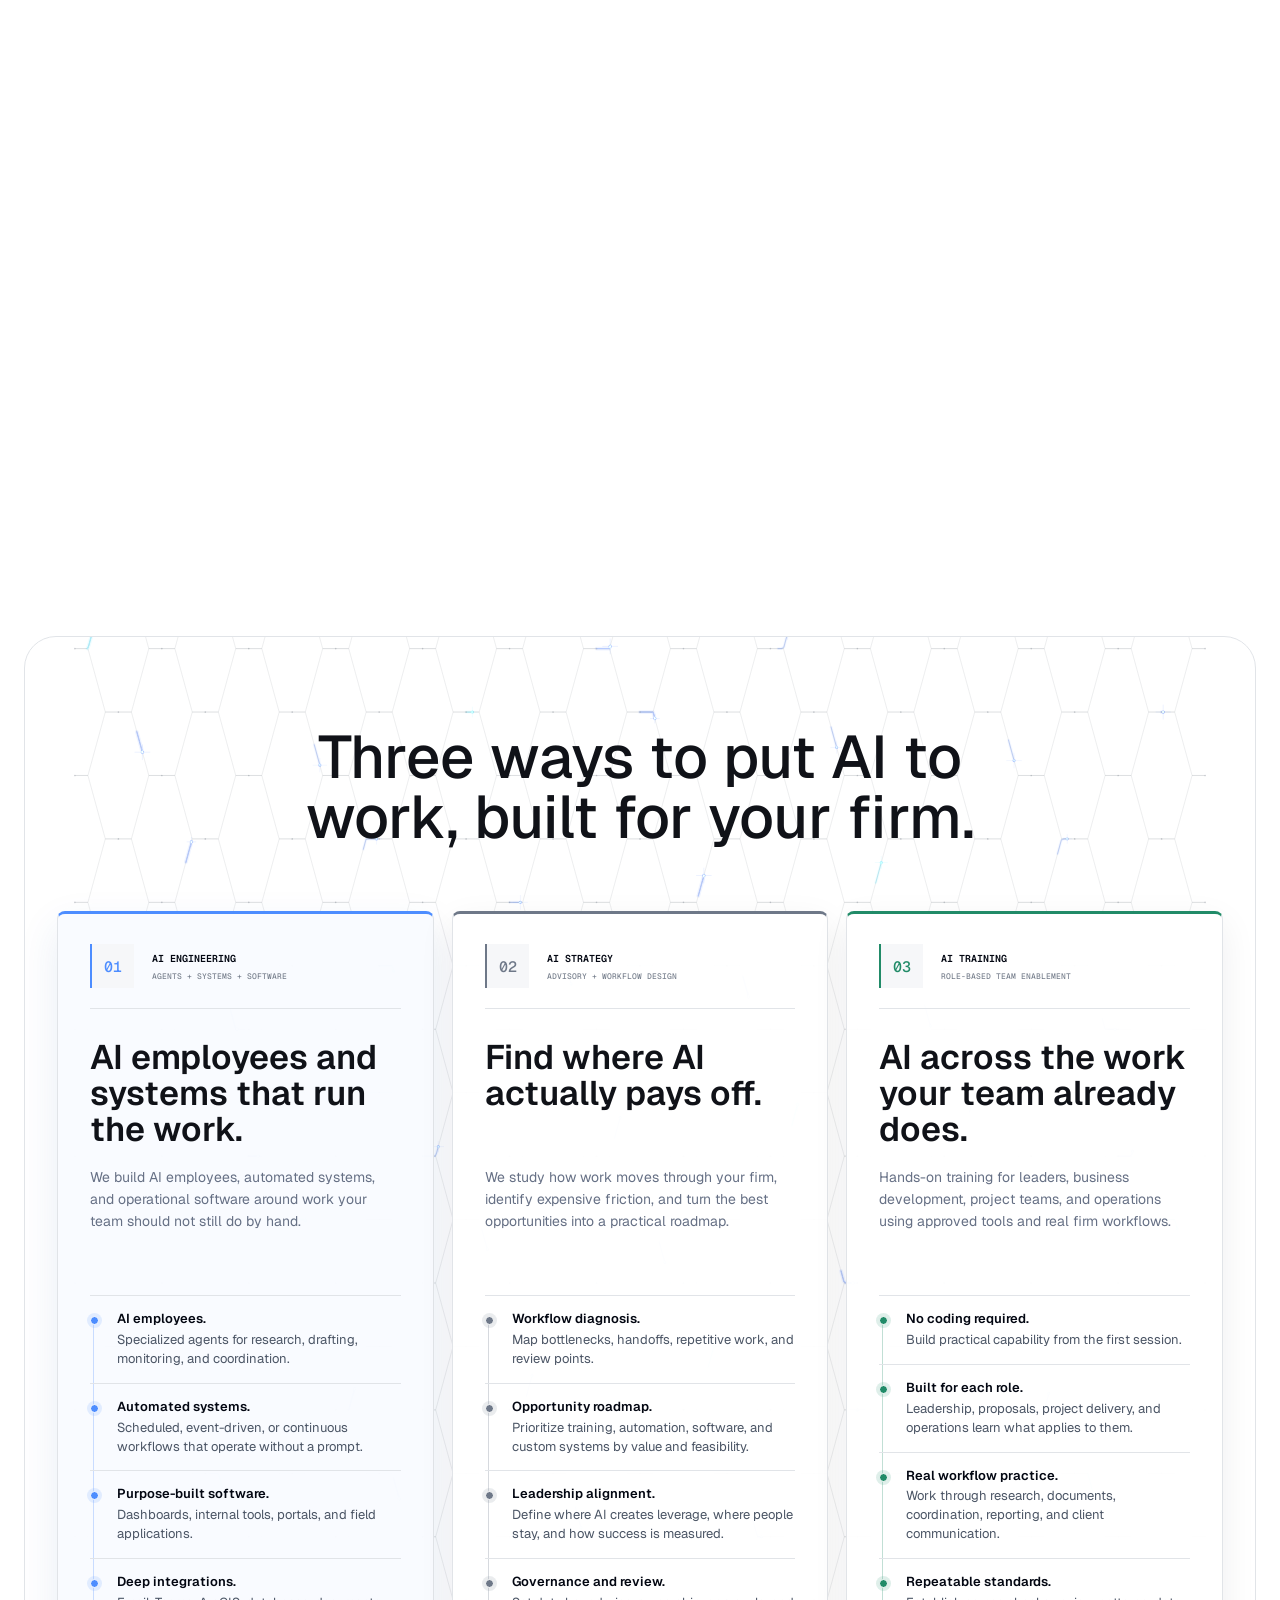
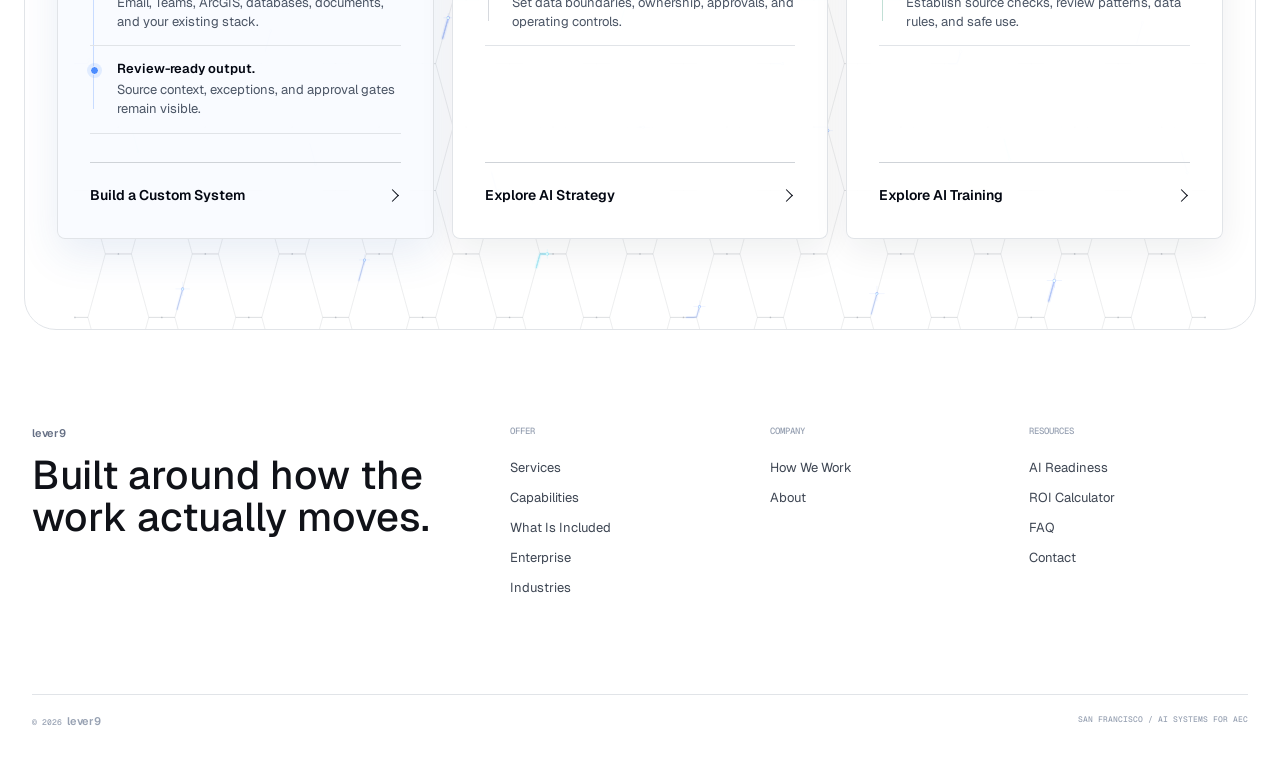
==== commit a1836d64: "Align Lever9 grid mark with wordmark height" ====
--- a/index.html
+++ b/index.html
@@ -10,8 +10,8 @@
     <link rel="alternate icon" href="public/favicon-16.png" sizes="16x16" type="image/png" />
     <link rel="alternate icon" href="public/favicon-32.png" sizes="32x32" type="image/png" />
     <link rel="apple-touch-icon" href="public/favicon-180.png" />
-    <link rel="stylesheet" href="site.css?v=lever9-nav-20260812-1" />
-    <script src="site.js?v=lever9-nav-20260812-1" defer></script>
+    <link rel="stylesheet" href="site.css?v=lever9-nav-20260812-2" />
+    <script src="site.js?v=lever9-nav-20260812-2" defer></script>
   </head>
   <body class="home-page">
     <div data-site-header></div>
--- a/site.css
+++ b/site.css
@@ -206,8 +206,8 @@
 
 .brand-mark {
   display: block;
-  width: 58px;
-  height: 58px;
+  width: 36px;
+  height: 36px;
   color: var(--ink);
 }
 
@@ -5530,7 +5530,7 @@
   body { padding-bottom: 76px; font-size: 15px; }
   .nav-inner { padding: 0 24px; border-right: 0; border-left: 0; }
   .brand { font-size: 46px; }
-  .brand-mark { width: 52px; height: 52px; }
+  .brand-mark { width: 33px; height: 33px; }
   .mobile-sticky-cta { display: flex; }
   .gamut-hero, .page-hero, .offer-field, .cta { max-width: calc(100% - 16px); margin-top: 8px; }
   .gamut-hero { min-height: 670px; }
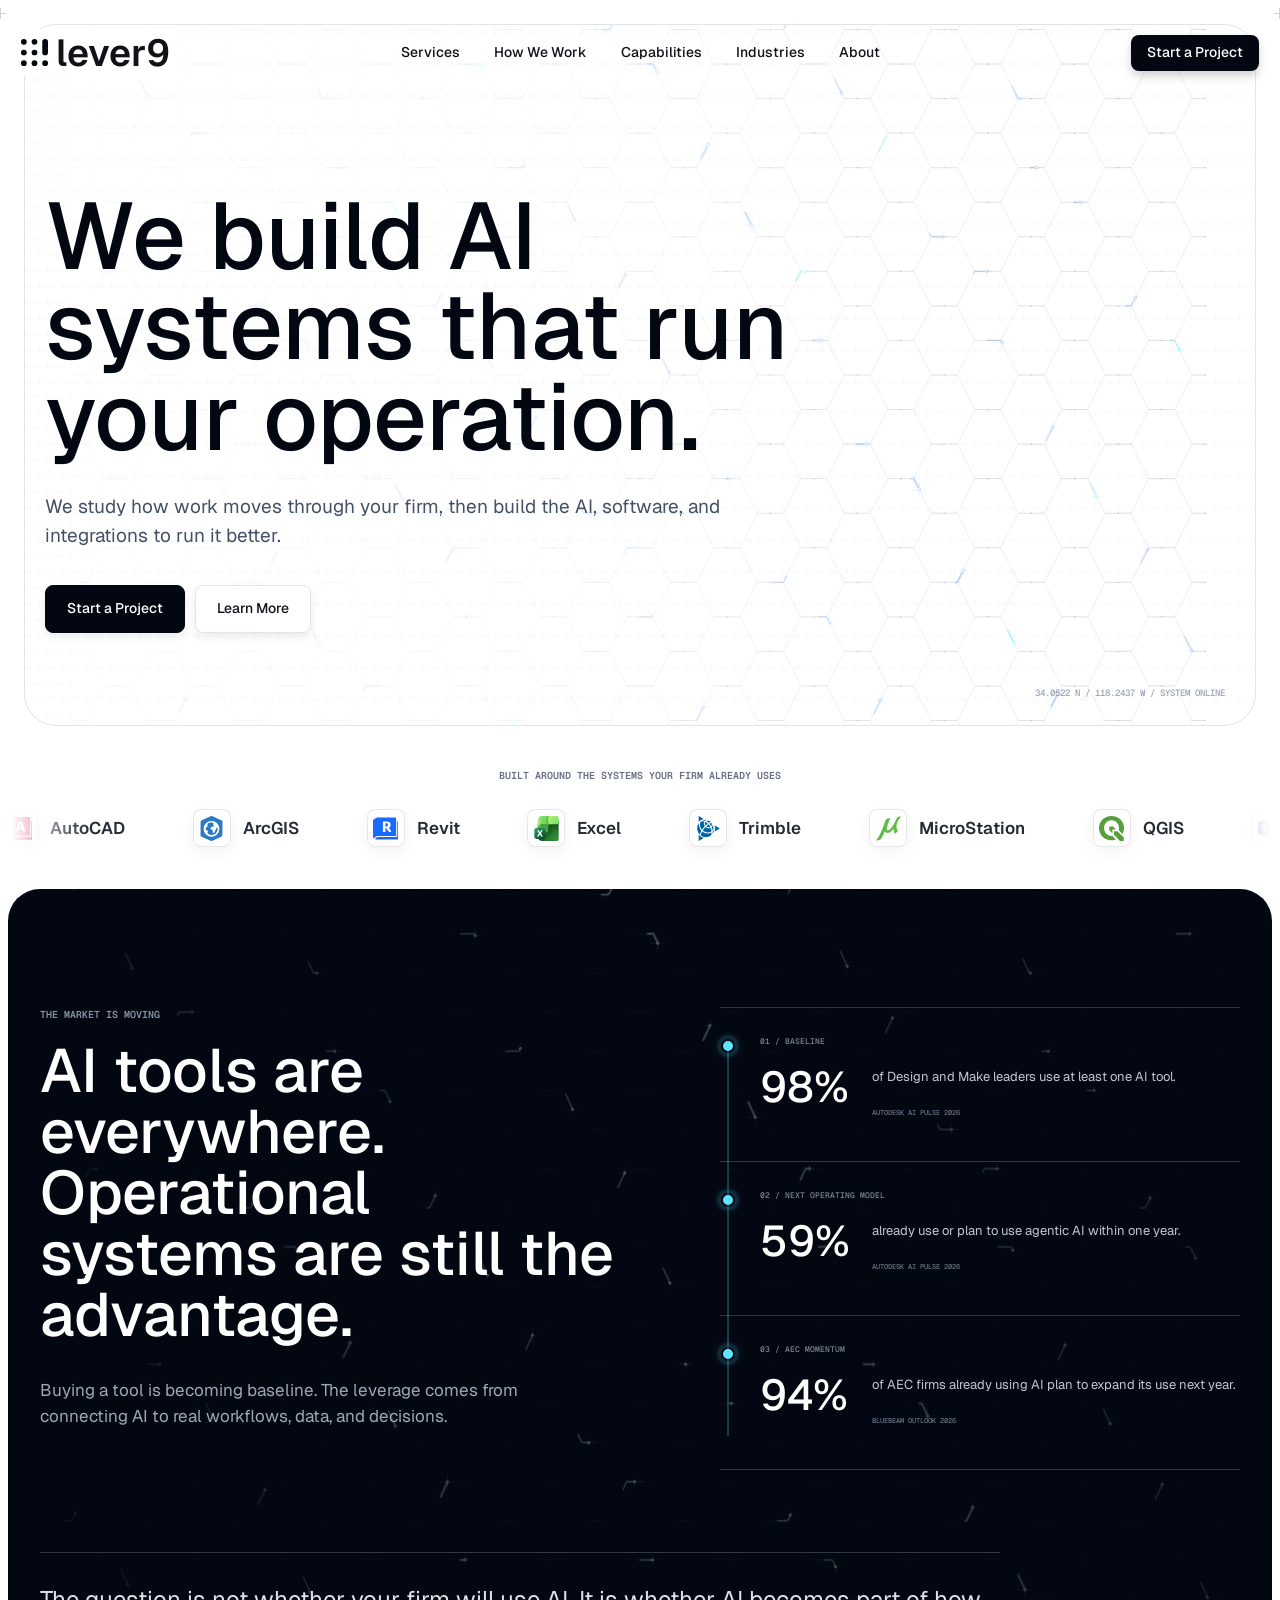
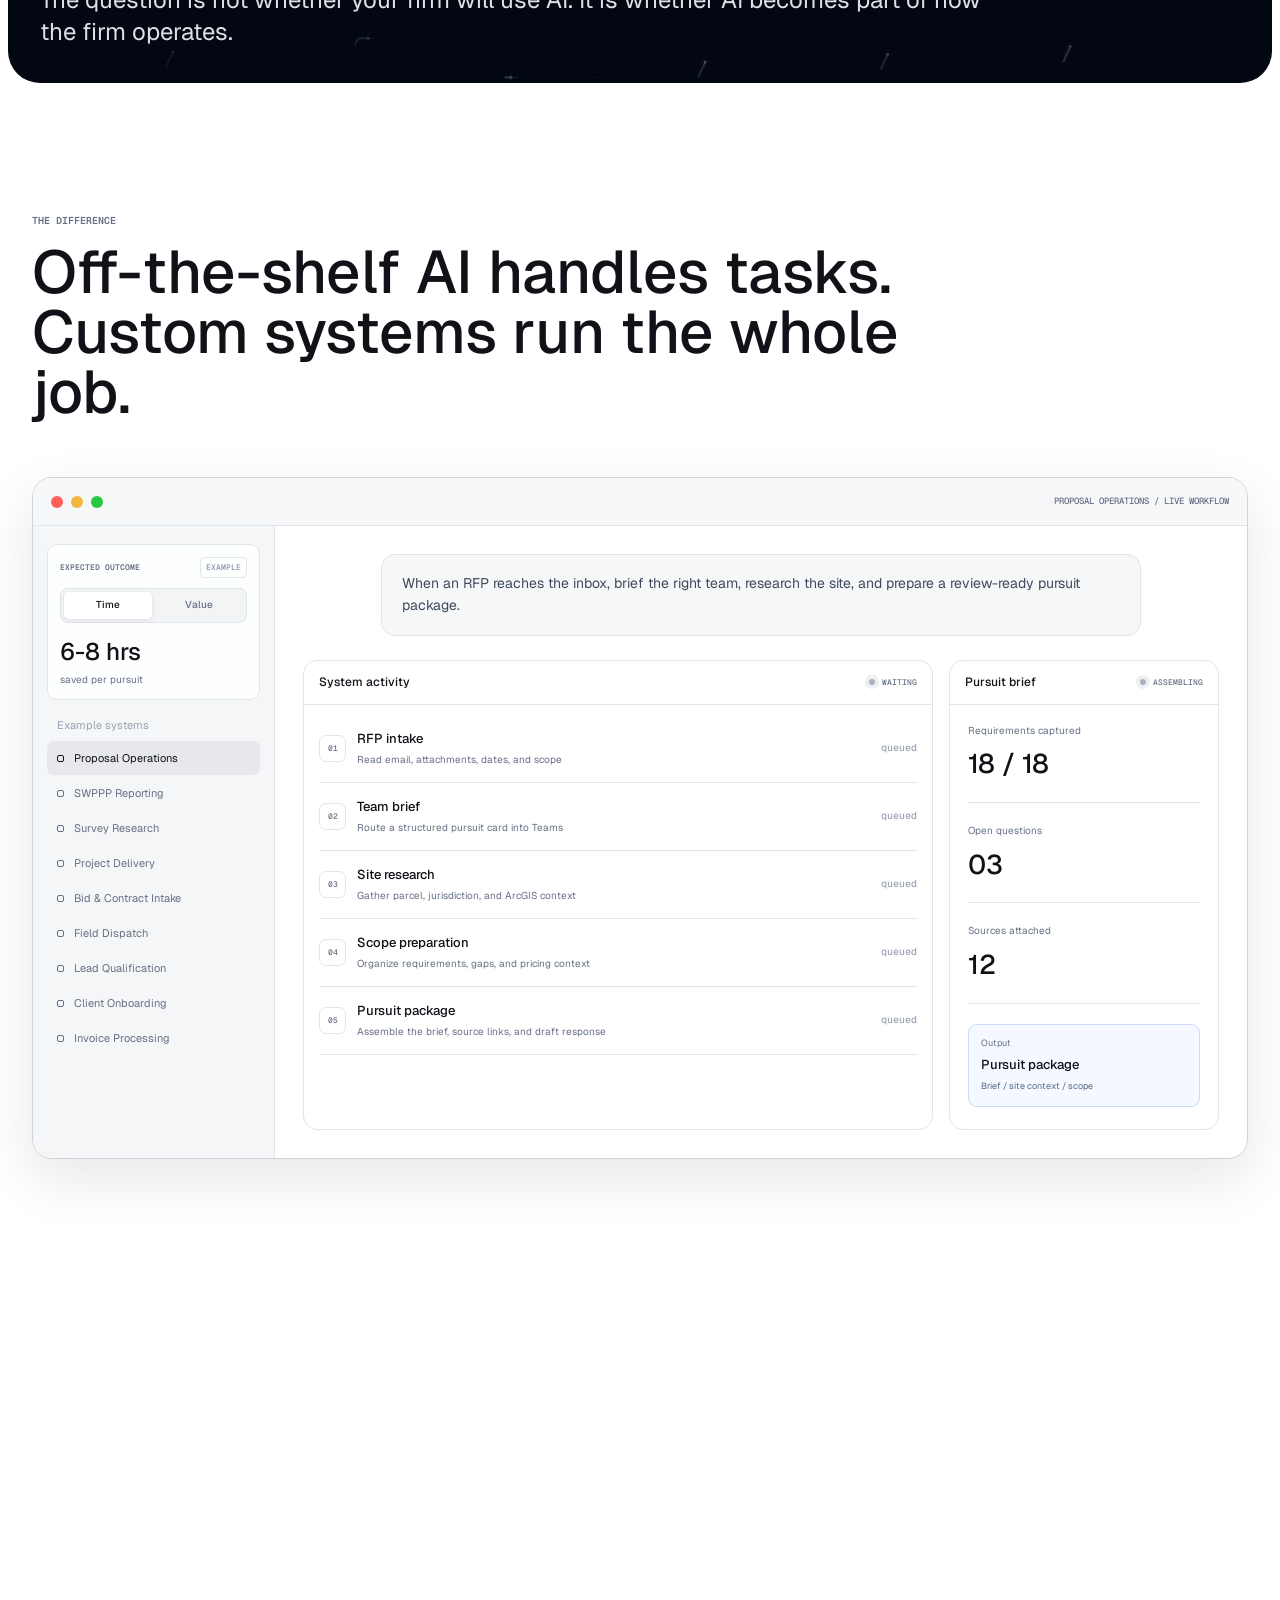
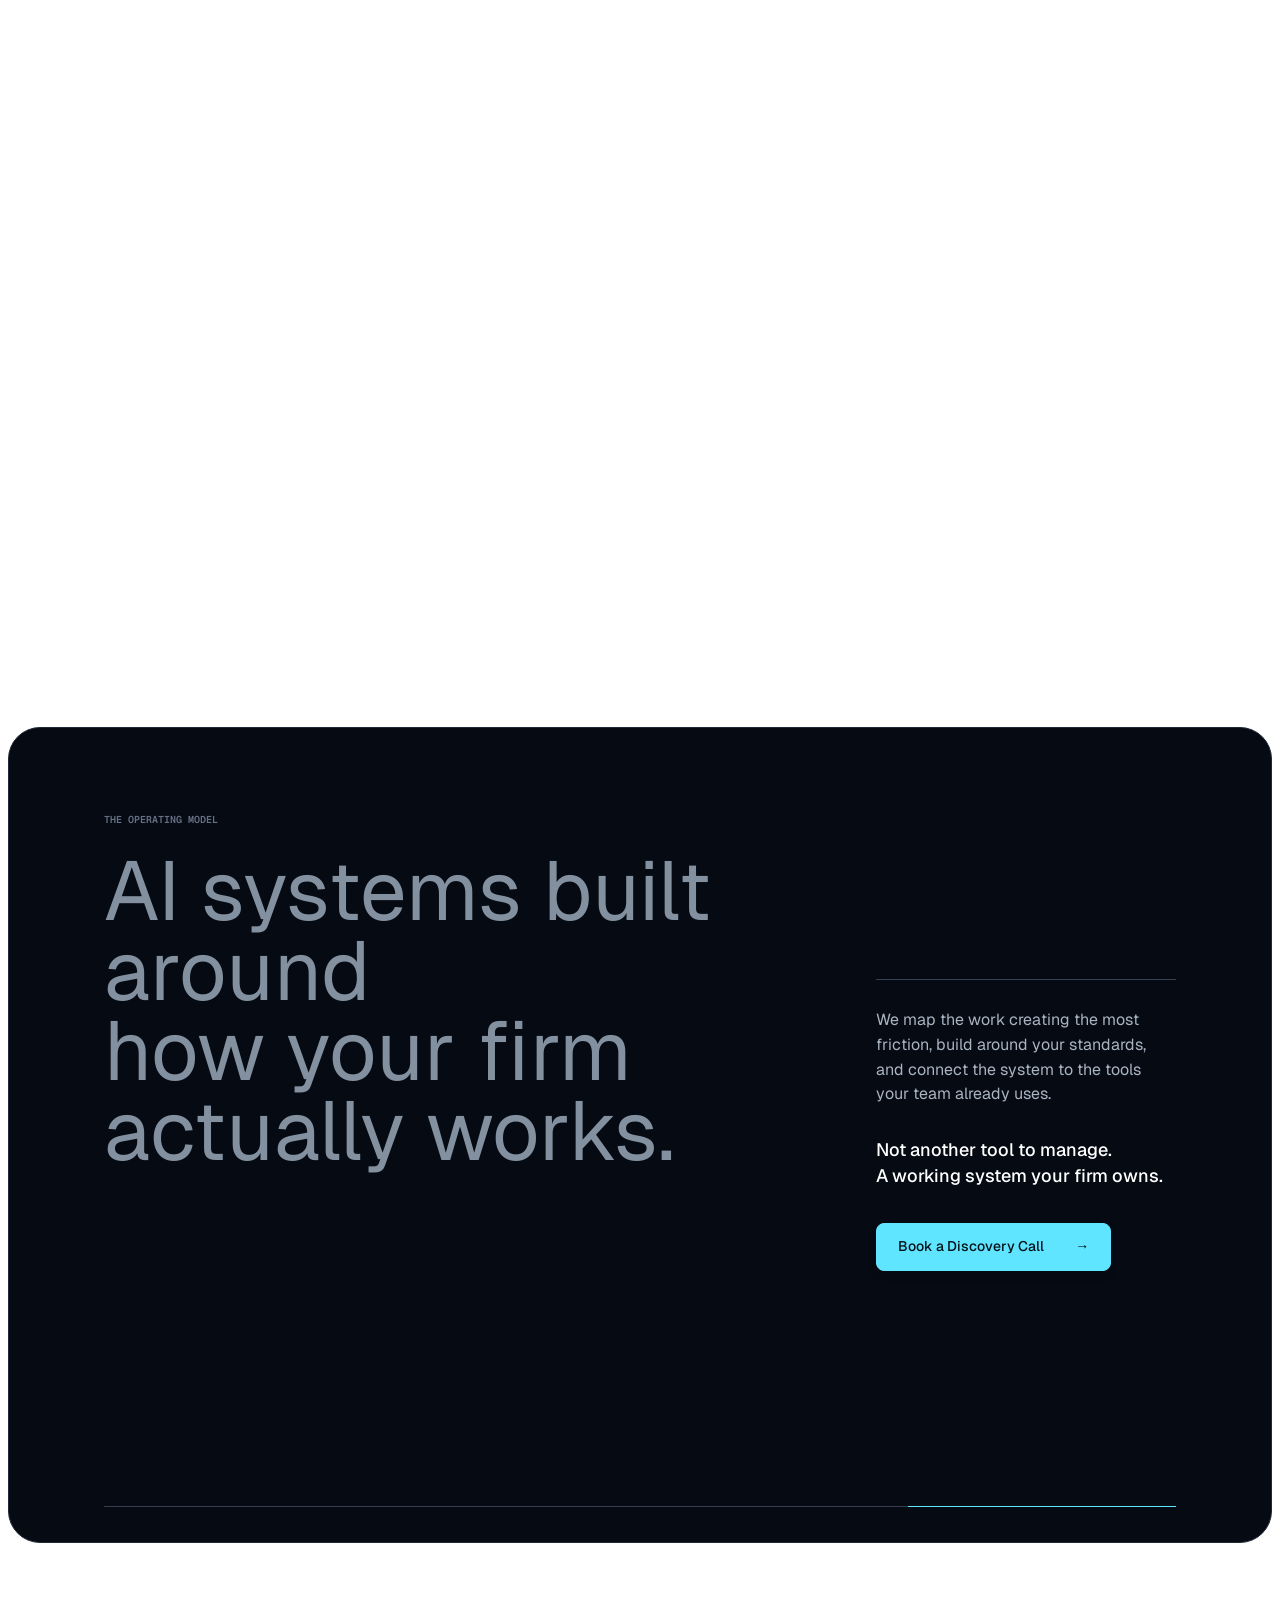
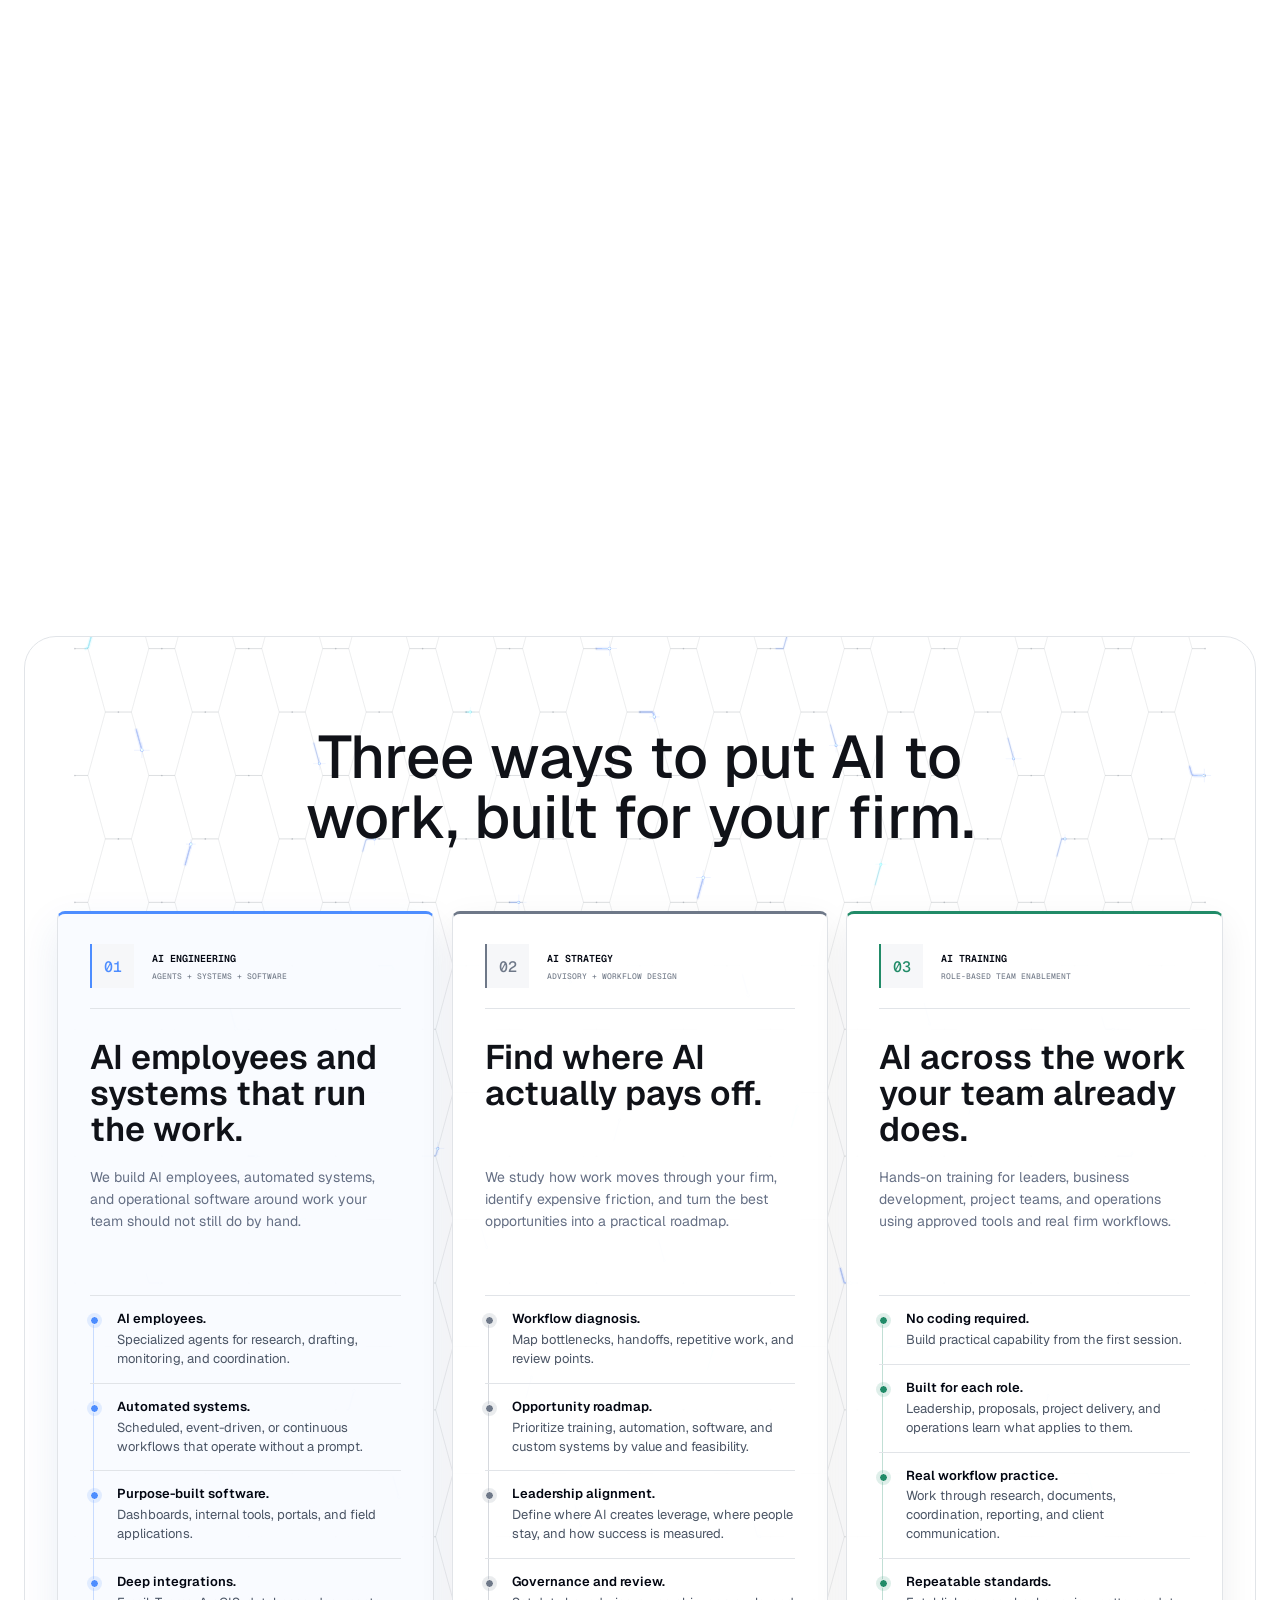
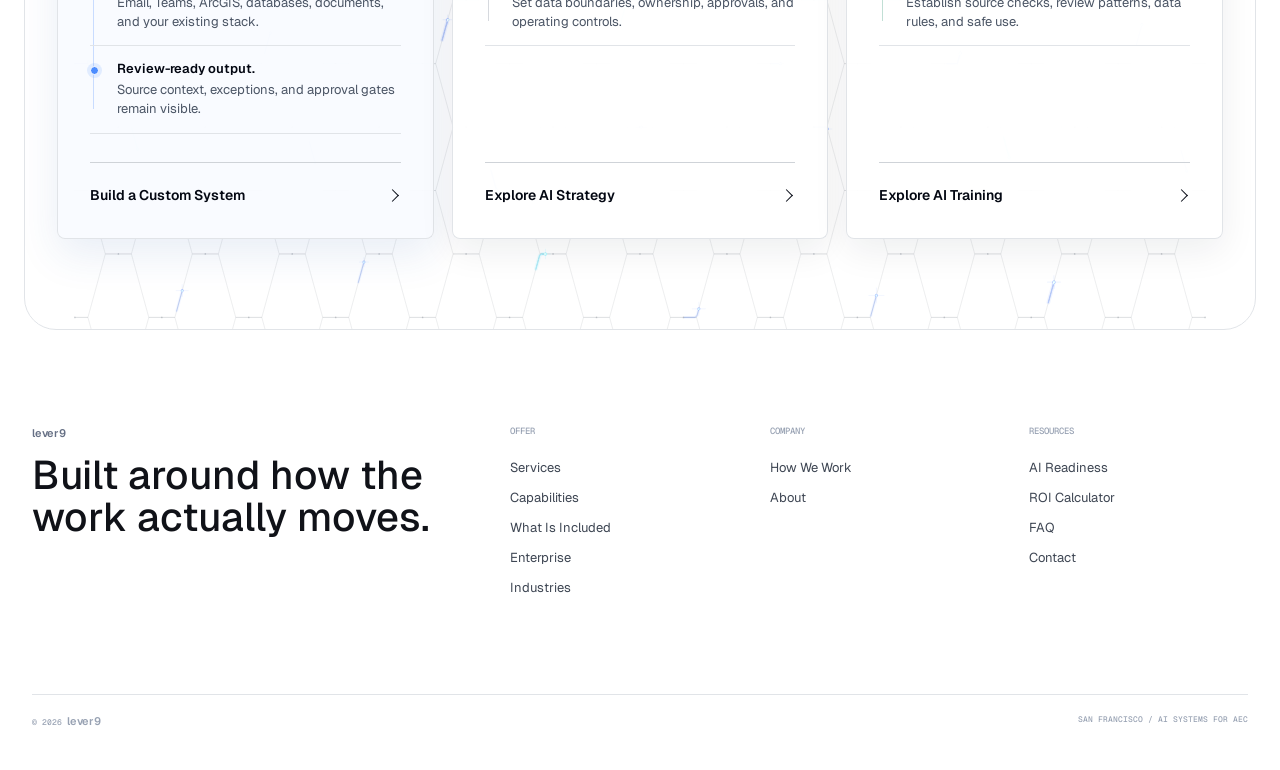
==== commit fa8f896c: "Reduce Lever9 header lockup by 25 percent" ====
--- a/index.html
+++ b/index.html
@@ -10,8 +10,8 @@
     <link rel="alternate icon" href="public/favicon-16.png" sizes="16x16" type="image/png" />
     <link rel="alternate icon" href="public/favicon-32.png" sizes="32x32" type="image/png" />
     <link rel="apple-touch-icon" href="public/favicon-180.png" />
-    <link rel="stylesheet" href="site.css?v=lever9-nav-20260812-2" />
-    <script src="site.js?v=lever9-nav-20260812-2" defer></script>
+    <link rel="stylesheet" href="site.css?v=lever9-nav-20260812-3" />
+    <script src="site.js?v=lever9-nav-20260812-3" defer></script>
   </head>
   <body class="home-page">
     <div data-site-header></div>
--- a/site.css
+++ b/site.css
@@ -187,10 +187,10 @@
   position: relative;
   z-index: 1;
   display: inline-flex;
-  gap: 11px;
+  gap: 8.25px;
   align-items: center;
   width: max-content;
-  font-size: 50px;
+  font-size: 37.5px;
   font-weight: 600;
   letter-spacing: -.03em;
   line-height: 1;
@@ -206,8 +206,8 @@
 
 .brand-mark {
   display: block;
-  width: 36px;
-  height: 36px;
+  width: 27px;
+  height: 27px;
   color: var(--ink);
 }
 
@@ -5529,8 +5529,8 @@
   :root { --nav-h: 93px; --gutter: 24px; --radius-lg: 26px; }
   body { padding-bottom: 76px; font-size: 15px; }
   .nav-inner { padding: 0 24px; border-right: 0; border-left: 0; }
-  .brand { font-size: 46px; }
-  .brand-mark { width: 33px; height: 33px; }
+  .brand { font-size: 34.5px; }
+  .brand-mark { width: 24.75px; height: 24.75px; }
   .mobile-sticky-cta { display: flex; }
   .gamut-hero, .page-hero, .offer-field, .cta { max-width: calc(100% - 16px); margin-top: 8px; }
   .gamut-hero { min-height: 670px; }
